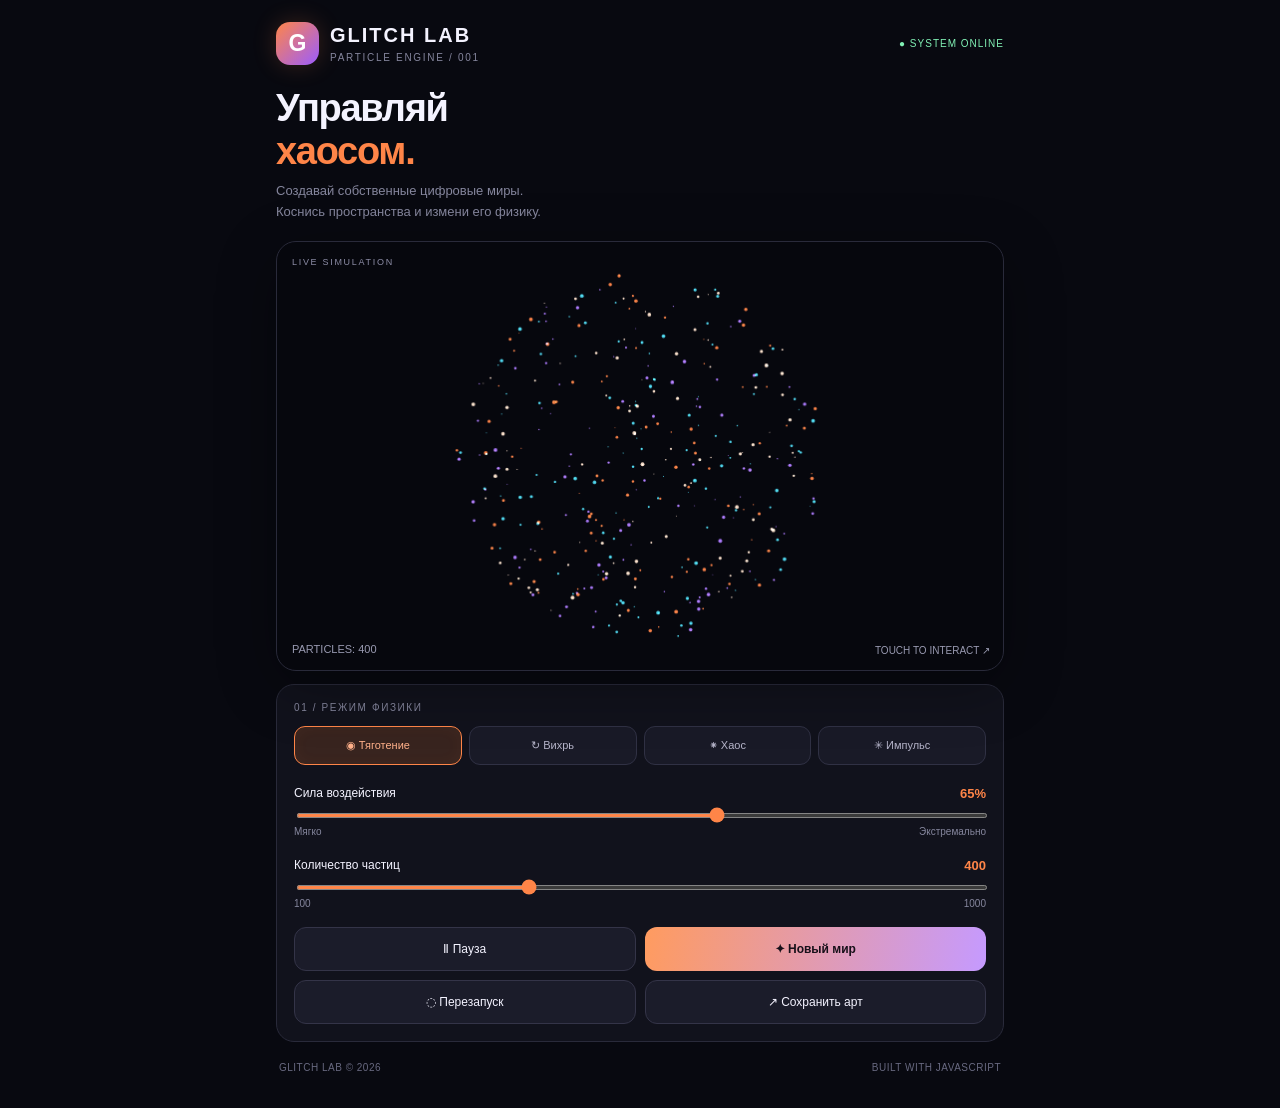
==== index.html @ 002e063f "Create index.html" ====
<!DOCTYPE html>
<html lang="ru">
<head>
<meta charset="UTF-8">
<meta name="viewport" content="width=device-width, initial-scale=1, maximum-scale=1, user-scalable=no">
<meta name="theme-color" content="#080910">
<title>GLITCH LAB — Particle Engine</title>

<style>
:root {
  --bg: #080910;
  --panel: #11121c;
  --border: #292a3a;
  --orange: #ff8548;
  --purple: #a78bfa;
  --text: #f4f3ff;
  --muted: #85869d;
}

* { box-sizing: border-box; }

body {
  margin: 0;
  background: var(--bg);
  color: var(--text);
  font-family: -apple-system, BlinkMacSystemFont, "Segoe UI", sans-serif;
  min-height: 100vh;
}

button, input { font: inherit; }
button { cursor: pointer; -webkit-tap-highlight-color: transparent; }

.app {
  max-width: 760px;
  margin: auto;
  padding: 22px 16px 35px;
}

header {
  display: flex;
  justify-content: space-between;
  align-items: center;
  margin-bottom: 22px;
}

.brand {
  display: flex;
  align-items: center;
  gap: 11px;
}

.logo {
  width: 43px;
  height: 43px;
  border-radius: 14px;
  display: grid;
  place-items: center;
  background: linear-gradient(135deg, #ff8548, #9b5cff);
  color: white;
  font-size: 23px;
  font-weight: 900;
  box-shadow: 0 0 25px #ff854833;
}

h1 {
  margin: 0;
  font-size: 20px;
  letter-spacing: 2px;
}

.subtitle {
  color: var(--muted);
  font-size: 10px;
  letter-spacing: 1.7px;
  margin-top: 5px;
}

.status {
  color: #80f0b4;
  font-size: 10px;
  letter-spacing: 1px;
}

.intro { margin-bottom: 18px; }

.intro h2 {
  font-size: clamp(26px, 7vw, 38px);
  line-height: 1.12;
  margin: 0 0 9px;
  letter-spacing: -1.3px;
}

.intro h2 span {
  color: var(--orange);
}

.intro p {
  color: var(--muted);
  font-size: 13px;
  line-height: 1.6;
  margin: 0;
}

.stage {
  position: relative;
  width: 100%;
  height: min(53vh, 430px);
  min-height: 300px;
  border: 1px solid var(--border);
  border-radius: 20px;
  overflow: hidden;
  background: #07080e;
  box-shadow: 0 15px 60px #0005;
  touch-action: none;
}

canvas {
  display: block;
  width: 100%;
  height: 100%;
  touch-action: none;
}

.stage-label {
  position: absolute;
  top: 15px;
  left: 15px;
  font-size: 9px;
  letter-spacing: 1.7px;
  color: #8d8da7;
  pointer-events: none;
}

.counter {
  position: absolute;
  bottom: 15px;
  left: 15px;
  color: #999ab1;
  font-size: 11px;
  pointer-events: none;
}

.hint {
  position: absolute;
  right: 13px;
  bottom: 14px;
  color: #999ab1;
  font-size: 10px;
  pointer-events: none;
}

.panel {
  margin-top: 13px;
  padding: 17px;
  background: var(--panel);
  border: 1px solid var(--border);
  border-radius: 18px;
}

.section-title {
  color: var(--muted);
  font-size: 10px;
  letter-spacing: 1.6px;
  margin-bottom: 13px;
}

.modes {
  display: grid;
  grid-template-columns: repeat(4, minmax(0, 1fr));
  gap: 7px;
}

.mode {
  background: #191a27;
  border: 1px solid #303144;
  border-radius: 11px;
  color: #b6b5ca;
  padding: 12px 3px;
  font-size: 11px;
}

.mode.active {
  color: #ffb18b;
  background: #38241f;
  border-color: #ff8548;
  box-shadow: inset 0 0 15px #ff85480c;
}

.control { margin-top: 21px; }

.control-head {
  display: flex;
  justify-content: space-between;
  align-items: center;
  font-size: 12px;
  margin-bottom: 12px;
}

.control-head strong {
  color: var(--orange);
  font-size: 13px;
}

input[type="range"] {
  display: block;
  width: 100%;
  accent-color: var(--orange);
  height: 5px;
}

.range-labels {
  display: flex;
  justify-content: space-between;
  margin-top: 8px;
  color: var(--muted);
  font-size: 10px;
}

.actions {
  display: grid;
  grid-template-columns: 1fr 1fr;
  gap: 9px;
  margin-top: 18px;
}

.action {
  padding: 14px 7px;
  border-radius: 12px;
  border: 1px solid #343448;
  color: var(--text);
  background: #1b1c2a;
  font-size: 12px;
}

.action.primary {
  color: #171019;
  border: none;
  font-weight: 750;
  background: linear-gradient(100deg, #ff9b5f, #c59aff);
}

footer {
  padding: 20px 3px 0;
  display: flex;
  justify-content: space-between;
  color: #686980;
  font-size: 10px;
  letter-spacing: .5px;
}

@media (max-width: 390px) {
  .app { padding: 17px 12px 28px; }
  .panel { padding: 14px; }
  .mode { font-size: 10px; }
  .hint { font-size: 9px; }
}
</style>
</head>

<body>
<div class="app">

  <header>
    <div class="brand">
      <div class="logo">G</div>
      <div>
        <h1>GLITCH LAB</h1>
        <div class="subtitle">PARTICLE ENGINE / 001</div>
      </div>
    </div>
    <div class="status" id="status">● SYSTEM ONLINE</div>
  </header>

  <section class="intro">
    <h2>Управляй<br><span>хаосом.</span></h2>
    <p>Создавай собственные цифровые миры.<br>Коснись пространства и измени его физику.</p>
  </section>

  <section class="stage" id="stage">
    <canvas id="world"></canvas>
    <div class="stage-label">LIVE SIMULATION</div>
    <div class="counter" id="counter">PARTICLES: 400</div>
    <div class="hint">TOUCH TO INTERACT ↗</div>
  </section>

  <section class="panel">
    <div class="section-title">01 / РЕЖИМ ФИЗИКИ</div>

    <div class="modes">
      <button class="mode active" data-mode="gravity">◉ Тяготение</button>
      <button class="mode" data-mode="vortex">↻ Вихрь</button>
      <button class="mode" data-mode="chaos">⁕ Хаос</button>
      <button class="mode" data-mode="repel">✳ Импульс</button>
    </div>

    <div class="control">
      <div class="control-head">
        <label for="power">Сила воздействия</label>
        <strong id="powerValue">65%</strong>
      </div>
      <input id="power" type="range" min="10" max="100" value="65">
      <div class="range-labels">
        <span>Мягко</span><span>Экстремально</span>
      </div>
    </div>

    <div class="control">
      <div class="control-head">
        <label for="amount">Количество частиц</label>
        <strong id="amountValue">400</strong>
      </div>
      <input id="amount" type="range" min="100" max="1000" step="50" value="400">
      <div class="range-labels">
        <span>100</span><span>1000</span>
      </div>
    </div>

    <div class="actions">
      <button class="action" id="pause">Ⅱ Пауза</button>
      <button class="action primary" id="random">✦ Новый мир</button>
      <button class="action" id="clear">◌ Перезапуск</button>
      <button class="action" id="save">↗ Сохранить арт</button>
    </div>
  </section>

  <footer>
    <span>GLITCH LAB © 2026</span>
    <span>BUILT WITH JAVASCRIPT</span>
  </footer>

</div>

<script>
(() => {
  "use strict";

  const canvas = document.getElementById("world");
  const ctx = canvas.getContext("2d");
  const stage = document.getElementById("stage");

  const powerInput = document.getElementById("power");
  const amountInput = document.getElementById("amount");
  const powerValue = document.getElementById("powerValue");
  const amountValue = document.getElementById("amountValue");
  const counter = document.getElementById("counter");
  const pauseButton = document.getElementById("pause");

  const colors = [
    [255, 132, 72],
    [175, 125, 255],
    [80, 218, 240],
    [255, 228, 205]
  ];

  let width = 0;
  let height = 0;
  let dpr = 1;
  let particles = [];
  let mode = "gravity";
  let power = 0.65;
  let paused = false;
  let lastTime = 0;
  let animationId = 0;

  const pointer = {
    x: 0,
    y: 0,
    active: false,
    down: false
  };

  function resize() {
    const rect = stage.getBoundingClientRect();

    width = rect.width;
    height = rect.height;
    dpr = Math.min(window.devicePixelRatio || 1, 2);

    canvas.width = Math.round(width * dpr);
    canvas.height = Math.round(height * dpr);

    ctx.setTransform(dpr, 0, 0, dpr, 0, 0);

    createParticles(Number(amountInput.value));
  }

  function createParticles(amount) {
    particles = [];

    for (let i = 0; i < amount; i++) {
      const angle = Math.random() * Math.PI * 2;
      const radius = Math.sqrt(Math.random()) *
        Math.min(width, height) * 0.43;

      particles.push({
        x: width / 2 + Math.cos(angle) * radius,
        y: height / 2 + Math.sin(angle) * radius,
        vx: (Math.random() - 0.5) * 0.8,
        vy: (Math.random() - 0.5) * 0.8,
        size: Math.random() * 1.5 + 0.45,
        color: colors[Math.floor(Math.random() * colors.length)],
        phase: Math.random() * Math.PI * 2,
        seed: Math.random() * 100
      });
    }

    counter.textContent = "PARTICLES: " + particles.length;
  }

  function setPointer(event) {
    const rect = canvas.getBoundingClientRect();

    pointer.x = event.clientX - rect.left;
    pointer.y = event.clientY - rect.top;
  }

  canvas.addEventListener("pointerdown", event => {
    setPointer(event);
    pointer.active = true;
    pointer.down = true;
    canvas.setPointerCapture(event.pointerId);
  });

  canvas.addEventListener("pointermove", event => {
    setPointer(event);
    pointer.active = true;
  });

  canvas.addEventListener("pointerup", () => {
    pointer.down = false;
  });

  canvas.addEventListener("pointercancel", () => {
    pointer.down = false;
    pointer.active = false;
  });

  canvas.addEventListener("pointerleave", () => {
    if (!pointer.down) pointer.active = false;
  });

  function draw(time) {
    animationId = requestAnimationFrame(draw);

    const dt = Math.min((time - (lastTime || time)) / 16.67, 2);
    lastTime = time;

    if (paused) return;

    ctx.globalCompositeOperation = "source-over";
    ctx.fillStyle = "rgba(7, 8, 14, 0.22)";
    ctx.fillRect(0, 0, width, height);

    ctx.globalCompositeOperation = "lighter";

    const cx = width / 2;
    const cy = height / 2;
    const force = power * (pointer.down ? 2.2 : 1);

    for (const p of particles) {
      let tx = cx;
      let ty = cy;

      if (pointer.active) {
        tx = pointer.x;
        ty = pointer.y;
      }

      const dx = tx - p.x;
      const dy = ty - p.y;
      const distanceSq = dx * dx + dy * dy + 100;
      const distance = Math.sqrt(distanceSq);

      if (mode === "gravity") {
        const f = force * 0.12 / distance;
        p.vx += dx * f * dt;
        p.vy += dy * f * dt;
      }

      if (mode === "vortex") {
        const f = force * 0.005 / distance;
        p.vx += (-dy * f + dx * f * 0.12) * dt;
        p.vy += (dx * f + dy * f * 0.12) * dt;
      }

      if (mode === "repel") {
        const f = force * 0.15 / distance;
        p.vx -= dx * f * dt;
        p.vy -= dy * f * dt;
      }

      if (mode === "chaos") {
        p.vx += Math.sin(time * 0.001 + p.seed + p.y * 0.018)
          * 0.055 * force * dt;
        p.vy += Math.cos(time * 0.0012 + p.seed + p.x * 0.018)
          * 0.055 * force * dt;
      }

      p.vx += Math.sin(p.phase + time * 0.0005) * 0.008 * dt;
      p.vy += Math.cos(p.phase + time * 0.0004) * 0.008 * dt;

      p.vx *= Math.pow(0.992, dt);
      p.vy *= Math.pow(0.992, dt);

      const maxSpeed = 5 + power * 5;

      p.vx = Math.max(-maxSpeed, Math.min(maxSpeed, p.vx));
      p.vy = Math.max(-maxSpeed, Math.min(maxSpeed, p.vy));

      const oldX = p.x;
      const oldY = p.y;

      p.x += p.vx * dt;
      p.y += p.vy * dt;

      if (p.x < -5) p.x = width + 5;
      if (p.x > width + 5) p.x = -5;
      if (p.y < -5) p.y = height + 5;
      if (p.y > height + 5) p.y = -5;

      const [r, g, b] = p.color;

      ctx.strokeStyle = `rgba(${r},${g},${b},0.32)`;
      ctx.lineWidth = p.size * 0.7;
      ctx.beginPath();
      ctx.moveTo(oldX, oldY);
      ctx.lineTo(p.x, p.y);
      ctx.stroke();

      ctx.fillStyle = `rgba(${r},${g},${b},0.92)`;
      ctx.beginPath();
      ctx.arc(p.x, p.y, p.size, 0, Math.PI * 2);
      ctx.fill();
    }

    ctx.globalCompositeOperation = "source-over";
  }

  document.querySelectorAll(".mode").forEach(button => {
    button.addEventListener("click", () => {
      mode = button.dataset.mode;

      document.querySelectorAll(".mode").forEach(b => {
        b.classList.toggle("active", b === button);
      });
    });
  });

  powerInput.addEventListener("input", () => {
    power = Number(powerInput.value) / 100;
    powerValue.textContent = powerInput.value + "%";
  });

  amountInput.addEventListener("input", () => {
    amountValue.textContent = amountInput.value;
    createParticles(Number(amountInput.value));
  });

  pauseButton.addEventListener("click", () => {
    paused = !paused;
    pauseButton.textContent = paused ? "▶ Продолжить" : "Ⅱ Пауза";

    document.getElementById("status").textContent =
      paused ? "Ⅱ PAUSED" : "● SYSTEM ONLINE";
  });

  document.getElementById("random").addEventListener("click", () => {
    createParticles(Number(amountInput.value));

    ctx.clearRect(0, 0, width, height);

    mode = ["gravity", "vortex", "chaos", "repel"][
      Math.floor(Math.random() * 4)
    ];

    document.querySelectorAll(".mode").forEach(b => {
      b.classList.toggle("active", b.dataset.mode === mode);
    });
  });

  document.getElementById("clear").addEventListener("click", () => {
    createParticles(Number(amountInput.value));
    ctx.clearRect(0, 0, width, height);
  });

  document.getElementById("save").addEventListener("click", () => {
    const image = document.createElement("canvas");
    image.width = canvas.width;
    image.height = canvas.height;

    const out = image.getContext("2d");
    out.fillStyle = "#080910";
    out.fillRect(0, 0, image.width, image.height);
    out.drawImage(canvas, 0, 0);

    const link = document.createElement("a");
    link.download = "glitch-lab-art.png";
    link.href = image.toDataURL("image/png");
    link.click();
  });

  window.addEventListener("resize", resize);

  resize();
  animationId = requestAnimationFrame(draw);
})();
</script>
</body>
</html>
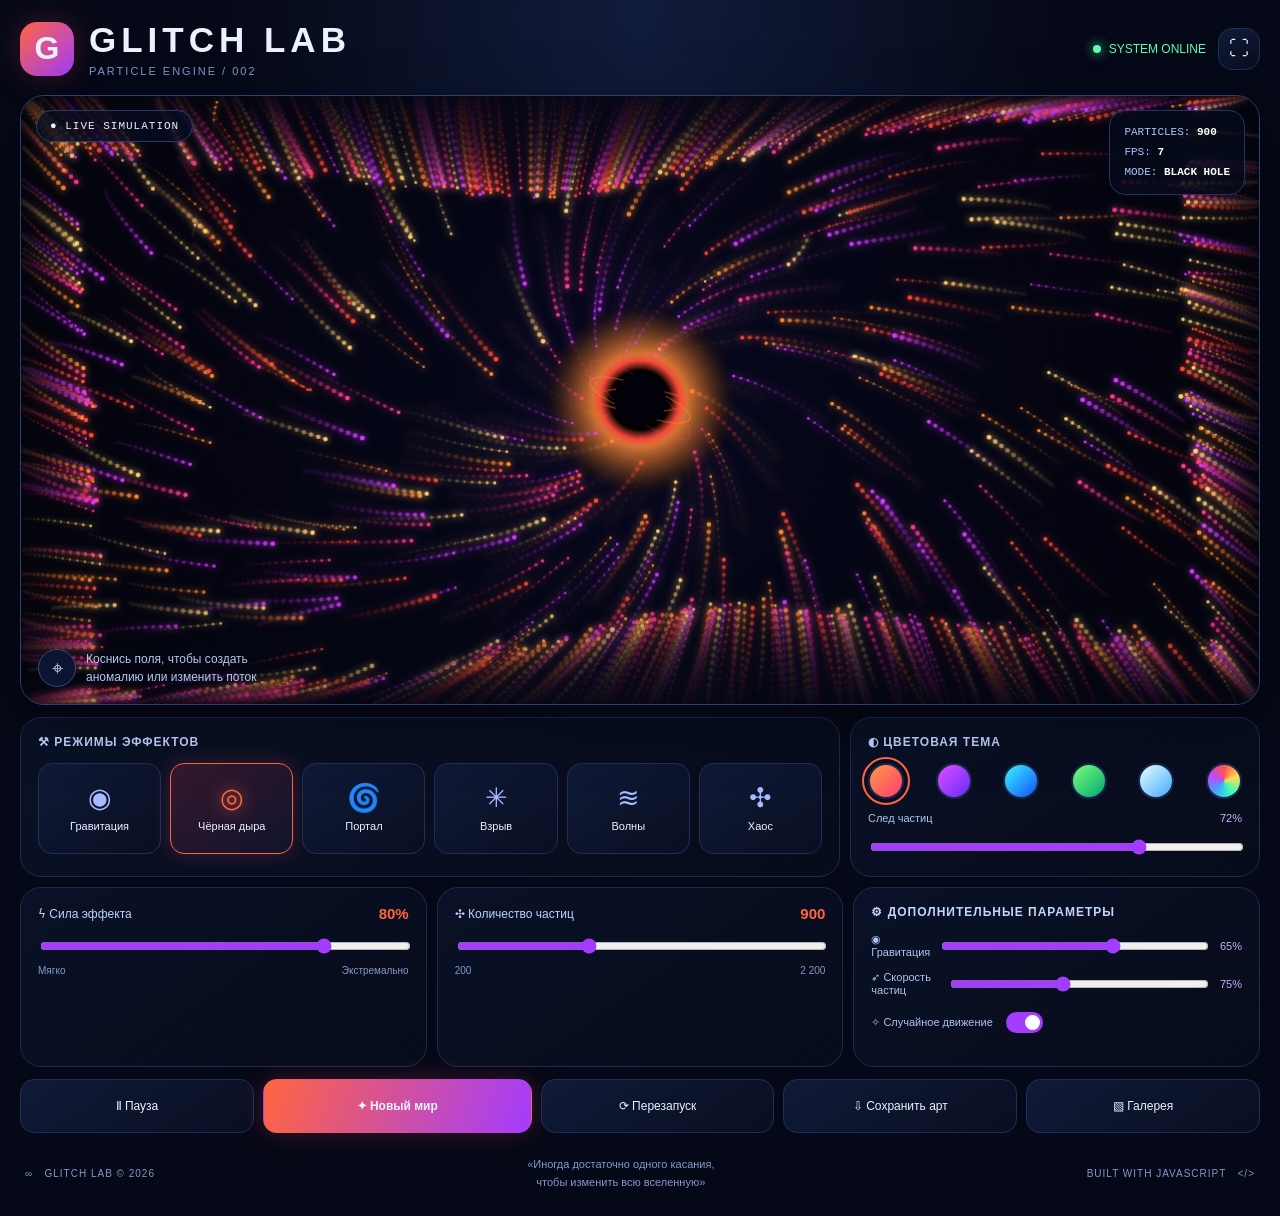
==== commit e4430beb: "Update index.html" ====
--- a/index.html
+++ b/index.html
@@ -1,610 +1,1217 @@
+
 
 <!DOCTYPE html>
+
 <html lang="ru">
+
 <head>
+
 <meta charset="UTF-8">
-<meta name="viewport" content="width=device-width, initial-scale=1, maximum-scale=1, user-scalable=no">
-<meta name="theme-color" content="#080910">
+
+<meta name="viewport" content="width=device-width, initial-scale=1, maximum-scale=1, viewport-fit=cover">
+
+<meta name="theme-color" content="#050816">
+
+<meta name="description" content="GLITCH LAB — интерактивная лаборатория чёрных дыр, порталов и частиц.">
+
 <title>GLITCH LAB — Particle Engine</title>
 
 <style>
+
 :root {
-  --bg: #080910;
-  --panel: #11121c;
-  --border: #292a3a;
-  --orange: #ff8548;
-  --purple: #a78bfa;
-  --text: #f4f3ff;
-  --muted: #85869d;
-}
-
-* { box-sizing: border-box; }
-
-body {
-  margin: 0;
-  background: var(--bg);
-  color: var(--text);
-  font-family: -apple-system, BlinkMacSystemFont, "Segoe UI", sans-serif;
-  min-height: 100vh;
-}
-
-button, input { font: inherit; }
-button { cursor: pointer; -webkit-tap-highlight-color: transparent; }
-
-.app {
-  max-width: 760px;
-  margin: auto;
-  padding: 22px 16px 35px;
-}
-
-header {
-  display: flex;
-  justify-content: space-between;
-  align-items: center;
-  margin-bottom: 22px;
-}
-
-.brand {
-  display: flex;
-  align-items: center;
-  gap: 11px;
-}
-
-.logo {
-  width: 43px;
-  height: 43px;
-  border-radius: 14px;
-  display: grid;
-  place-items: center;
-  background: linear-gradient(135deg, #ff8548, #9b5cff);
-  color: white;
-  font-size: 23px;
-  font-weight: 900;
-  box-shadow: 0 0 25px #ff854833;
-}
-
-h1 {
-  margin: 0;
-  font-size: 20px;
-  letter-spacing: 2px;
-}
-
-.subtitle {
-  color: var(--muted);
-  font-size: 10px;
-  letter-spacing: 1.7px;
-  margin-top: 5px;
-}
-
-.status {
-  color: #80f0b4;
-  font-size: 10px;
-  letter-spacing: 1px;
-}
-
-.intro { margin-bottom: 18px; }
-
-.intro h2 {
-  font-size: clamp(26px, 7vw, 38px);
-  line-height: 1.12;
-  margin: 0 0 9px;
-  letter-spacing: -1.3px;
-}
-
-.intro h2 span {
-  color: var(--orange);
-}
-
-.intro p {
-  color: var(--muted);
-  font-size: 13px;
-  line-height: 1.6;
-  margin: 0;
-}
-
-.stage {
-  position: relative;
-  width: 100%;
-  height: min(53vh, 430px);
-  min-height: 300px;
-  border: 1px solid var(--border);
-  border-radius: 20px;
-  overflow: hidden;
-  background: #07080e;
-  box-shadow: 0 15px 60px #0005;
-  touch-action: none;
-}
-
-canvas {
-  display: block;
-  width: 100%;
-  height: 100%;
-  touch-action: none;
-}
-
-.stage-label {
-  position: absolute;
-  top: 15px;
-  left: 15px;
-  font-size: 9px;
-  letter-spacing: 1.7px;
-  color: #8d8da7;
-  pointer-events: none;
-}
-
-.counter {
-  position: absolute;
-  bottom: 15px;
-  left: 15px;
-  color: #999ab1;
-  font-size: 11px;
-  pointer-events: none;
-}
-
-.hint {
-  position: absolute;
-  right: 13px;
-  bottom: 14px;
-  color: #999ab1;
-  font-size: 10px;
-  pointer-events: none;
-}
-
-.panel {
-  margin-top: 13px;
-  padding: 17px;
-  background: var(--panel);
-  border: 1px solid var(--border);
-  border-radius: 18px;
-}
-
-.section-title {
-  color: var(--muted);
-  font-size: 10px;
-  letter-spacing: 1.6px;
-  margin-bottom: 13px;
-}
-
-.modes {
-  display: grid;
-  grid-template-columns: repeat(4, minmax(0, 1fr));
-  gap: 7px;
-}
-
-.mode {
-  background: #191a27;
-  border: 1px solid #303144;
-  border-radius: 11px;
-  color: #b6b5ca;
-  padding: 12px 3px;
-  font-size: 11px;
-}
-
-.mode.active {
-  color: #ffb18b;
-  background: #38241f;
-  border-color: #ff8548;
-  box-shadow: inset 0 0 15px #ff85480c;
-}
-
-.control { margin-top: 21px; }
-
-.control-head {
-  display: flex;
-  justify-content: space-between;
-  align-items: center;
-  font-size: 12px;
-  margin-bottom: 12px;
-}
-
-.control-head strong {
-  color: var(--orange);
-  font-size: 13px;
-}
-
-input[type="range"] {
-  display: block;
-  width: 100%;
-  accent-color: var(--orange);
-  height: 5px;
-}
-
-.range-labels {
-  display: flex;
-  justify-content: space-between;
-  margin-top: 8px;
-  color: var(--muted);
-  font-size: 10px;
-}
-
-.actions {
-  display: grid;
-  grid-template-columns: 1fr 1fr;
-  gap: 9px;
-  margin-top: 18px;
-}
-
-.action {
-  padding: 14px 7px;
-  border-radius: 12px;
-  border: 1px solid #343448;
-  color: var(--text);
-  background: #1b1c2a;
-  font-size: 12px;
-}
-
-.action.primary {
-  color: #171019;
-  border: none;
-  font-weight: 750;
-  background: linear-gradient(100deg, #ff9b5f, #c59aff);
-}
-
-footer {
-  padding: 20px 3px 0;
-  display: flex;
-  justify-content: space-between;
-  color: #686980;
-  font-size: 10px;
-  letter-spacing: .5px;
-}
-
-@media (max-width: 390px) {
-  .app { padding: 17px 12px 28px; }
-  .panel { padding: 14px; }
-  .mode { font-size: 10px; }
-  .hint { font-size: 9px; }
-}
+
+  --bg:#050816; --panel:#090f24; --panel2:#0c1430;
+
+  --line:#202f58; --text:#edf2ff; --muted:#8499c8;
+
+  --a:#ff653f; --b:#a33cff; --glow:rgba(255,75,115,.22);
+
+}
+
+*{box-sizing:border-box}
+
+body{
+
+  margin:0;background:
+
+  radial-gradient(ellipse at 50% 0%,#111c3b 0,transparent 48%),
+
+  var(--bg);color:var(--text);
+
+  font-family:Inter,-apple-system,BlinkMacSystemFont,"Segoe UI",sans-serif;
+
+  min-height:100vh;
+
+}
+
+button,input{font:inherit}
+
+button{color:inherit;cursor:pointer}
+
+button:focus-visible,input:focus-visible{outline:2px solid var(--a);outline-offset:3px}
+
+.app{width:min(1500px,100%);margin:auto;padding:20px}
+
+header{display:flex;align-items:center;gap:15px;margin-bottom:18px}
+
+.logo{
+
+  width:54px;height:54px;flex-shrink:0;display:grid;place-items:center;
+
+  border-radius:17px;font-size:32px;font-weight:900;
+
+  background:linear-gradient(135deg,var(--a),var(--b));
+
+  box-shadow:0 0 32px var(--glow)
+
+}
+
+.brand{min-width:0}
+
+.brand h1{margin:0;font-size:clamp(21px,4vw,35px);letter-spacing:5px}
+
+.brand p{margin:5px 0 0;color:var(--muted);font-size:11px;letter-spacing:2px}
+
+.header-right{margin-left:auto;display:flex;align-items:center;gap:12px}
+
+.online{font-size:12px;color:#5affb1;white-space:nowrap}
+
+.online:before{content:"";display:inline-block;width:8px;height:8px;background:#5affb1;border-radius:50%;margin-right:8px;box-shadow:0 0 12px #5affb1}
+
+.icon-btn,.btn,.mode,.swatch{
+
+  border:1px solid var(--line);background:linear-gradient(145deg,#101a37,#090f22);
+
+  border-radius:14px;transition:.2s ease
+
+}
+
+.icon-btn{width:42px;height:42px;font-size:20px}
+
+button:hover{border-color:var(--a);filter:brightness(1.12)}
+
+button:active{transform:scale(.98)}
+
+.stage{
+
+  position:relative;height:min(60vw,610px);min-height:350px;overflow:hidden;
+
+  border:1px solid #294273;border-radius:24px;background:#02040d;
+
+  box-shadow:inset 0 0 50px #101b3d55,0 18px 65px #0005;
+
+  touch-action:pan-y;
+
+}
+
+#world{display:block;width:100%;height:100%;touch-action:pan-y}
+
+.stage:after{content:"";position:absolute;inset:0;pointer-events:none;border-radius:inherit;
+
+background:linear-gradient(180deg,#03061420,transparent 25%,transparent 75%,#03061465)}
+
+.hud{
+
+  position:absolute;z-index:2;top:14px;left:15px;
+
+  padding:9px 13px;border:1px solid #263b6d;background:#070c20cc;
+
+  border-radius:30px;font:11px ui-monospace,monospace;letter-spacing:1px
+
+}
+
+.stats{
+
+  position:absolute;z-index:2;right:14px;top:14px;
+
+  padding:12px 14px;background:#050a1ad9;border:1px solid #23355f;
+
+  border-radius:16px;font:11px/1.8 ui-monospace,monospace;color:#adc6ff
+
+}
+
+.stats strong{color:#fff}
+
+.hint{
+
+  position:absolute;z-index:2;bottom:17px;left:17px;display:flex;align-items:center;gap:10px;
+
+  color:#b4c9ef;font-size:12px;line-height:1.5;pointer-events:none
+
+}
+
+.hint span:first-child{font-size:20px;border:1px solid #344a7d;border-radius:50%;width:38px;height:38px;display:grid;place-items:center;background:#0b1531}
+
+.controls{display:grid;grid-template-columns:1.5fr .75fr;gap:10px;margin-top:12px}
+
+.panel{background:linear-gradient(145deg,#0a1126,#070c1b);border:1px solid #1b2b50;border-radius:21px;padding:17px}
+
+.panel-title{font-size:12px;color:#c2d6ff;letter-spacing:1px;margin:0 0 14px;text-transform:uppercase}
+
+.modes{display:grid;grid-template-columns:repeat(6,minmax(0,1fr));gap:9px}
+
+.mode{min-width:0;min-height:91px;padding:10px 4px;display:flex;align-items:center;justify-content:center;flex-direction:column;gap:8px}
+
+.mode .symbol{font-size:27px;color:#a5baff;line-height:1}
+
+.mode span:last-child{font-size:11px}
+
+.mode.active{border-color:var(--a);background:linear-gradient(145deg,#35192d,#11132d);box-shadow:0 0 20px var(--glow)}
+
+.mode.active .symbol{color:var(--a);text-shadow:0 0 16px var(--a)}
+
+.palette{display:flex;gap:10px;justify-content:space-between;align-items:center;flex-wrap:wrap}
+
+.swatch{width:36px;height:36px;border-radius:50%;padding:0;border:2px solid #192748;position:relative}
+
+.swatch.active{outline:2px solid var(--a);outline-offset:4px}
+
+.swatch[data-color="fire"]{background:linear-gradient(135deg,#ff9b44,#ff3c72)}
+
+.swatch[data-color="purple"]{background:linear-gradient(135deg,#df50ff,#652bff)}
+
+.swatch[data-color="ocean"]{background:linear-gradient(135deg,#39f6ff,#154eff)}
+
+.swatch[data-color="matrix"]{background:linear-gradient(135deg,#7bff79,#00a876)}
+
+.swatch[data-color="ice"]{background:linear-gradient(135deg,#e8ffff,#41a8ff)}
+
+.swatch[data-color="rainbow"]{background:conic-gradient(#ff5151,#ffdb55,#39ffb5,#40a7ff,#b84dff,#ff5151)}
+
+.settings{display:grid;grid-template-columns:1fr 1fr 1fr;gap:10px;margin-top:10px}
+
+.setting-head{display:flex;align-items:center;justify-content:space-between;gap:8px;margin-bottom:14px;font-size:12px;color:#bed2ff}
+
+.value{font-size:15px;color:var(--a);font-weight:700}
+
+input[type=range]{width:100%;accent-color:var(--b);cursor:pointer}
+
+.range-labels{display:flex;justify-content:space-between;font-size:10px;color:var(--muted);margin-top:7px}
+
+.mini-setting{display:flex;align-items:center;gap:9px;margin:13px 0;font-size:11px;color:#adc4ef}
+
+.mini-setting .mini-value{margin-left:auto;color:#c9b0ff}
+
+.switch{appearance:none;width:37px;height:21px;border-radius:20px;background:#28324d;position:relative;flex-shrink:0;cursor:pointer}
+
+.switch:before{content:"";position:absolute;width:15px;height:15px;left:3px;top:3px;border-radius:50%;background:#fff;transition:.2s}
+
+.switch:checked{background:var(--b)}
+
+.switch:checked:before{left:19px}
+
+.actions{display:grid;grid-template-columns:1fr 1.15fr 1fr 1fr 1fr;gap:9px;margin-top:12px}
+
+.btn{min-height:54px;padding:10px 12px;font-size:12px;display:flex;justify-content:center;align-items:center;gap:8px}
+
+.btn.primary{background:linear-gradient(110deg,var(--a),var(--b));border-color:transparent;box-shadow:0 0 24px var(--glow);font-weight:700}
+
+footer{display:flex;justify-content:space-between;align-items:center;gap:12px;padding:23px 5px 5px;color:var(--muted);font-size:10px;letter-spacing:1px}
+
+footer .quote{text-align:center;letter-spacing:0;font-size:11px;line-height:1.6}
+
+.toast{position:fixed;z-index:10;bottom:24px;left:50%;transform:translate(-50%,20px);opacity:0;pointer-events:none;background:#131e3b;border:1px solid #3a5288;padding:12px 18px;border-radius:14px;font-size:13px;transition:.25s;max-width:90vw;text-align:center}
+
+.toast.show{opacity:1;transform:translate(-50%,0)}
+
+@media(min-width:1000px){
+
+  .modes-panel{grid-column:1}
+
+  .palette-panel{grid-column:2}
+
+}
+
+@media(max-width:760px){
+
+  .app{padding:12px}
+
+  header{gap:10px;margin-bottom:13px}
+
+  .logo{width:43px;height:43px;border-radius:13px;font-size:26px}
+
+  .brand h1{font-size:21px;letter-spacing:3px}
+
+  .brand p{font-size:9px;letter-spacing:1px}
+
+  .header-right{gap:7px}
+
+  .online{font-size:0}
+
+  .online:before{margin:0}
+
+  .icon-btn{width:36px;height:36px}
+
+  .stage{height:57vh;min-height:350px;max-height:550px;border-radius:18px}
+
+  .controls{grid-template-columns:1fr}
+
+  .settings{grid-template-columns:1fr 1fr}
+
+  .settings .extra-panel{grid-column:1/-1}
+
+  .modes{grid-template-columns:repeat(3,minmax(0,1fr))}
+
+  .mode{min-height:78px}
+
+  .mode .symbol{font-size:24px}
+
+  .palette{justify-content:flex-start;gap:15px}
+
+  .actions{grid-template-columns:1fr 1fr}
+
+  .actions .btn{min-height:48px}
+
+  .actions .primary{grid-column:span 2;grid-row:1}
+
+  footer{flex-wrap:wrap;justify-content:center}
+
+  footer .quote{order:3;width:100%}
+
+}
+
+@media(prefers-reduced-motion:reduce){*,*:before,*:after{transition:none!important}}
+
 </style>
+
 </head>
 
 <body>
+
 <div class="app">
 
-  <header>
-    <div class="brand">
-      <div class="logo">G</div>
-      <div>
-        <h1>GLITCH LAB</h1>
-        <div class="subtitle">PARTICLE ENGINE / 001</div>
-      </div>
+<header>
+
+  <div class="logo">G</div>
+
+  <div class="brand">
+
+    <h1>GLITCH LAB</h1>
+
+    <p>PARTICLE ENGINE / 002</p>
+
+  </div>
+
+  <div class="header-right">
+
+    <div class="online">SYSTEM ONLINE</div>
+
+    <button class="icon-btn" id="fullscreen" aria-label="Полный экран" title="Полный экран">⛶</button>
+
+  </div>
+
+</header>
+
+<main>
+
+<section class="stage" id="stage">
+
+  <canvas id="world" aria-label="Интерактивная симуляция частиц"></canvas>
+
+  <div class="hud">● LIVE SIMULATION</div>
+
+  <div class="stats">
+
+    PARTICLES: <strong id="particleStat">900</strong><br>
+
+    FPS: <strong id="fpsStat">60</strong><br>
+
+    MODE: <strong id="modeStat">BLACK HOLE</strong>
+
+  </div>
+
+  <div class="hint"><span>⌖</span><span>Коснись поля, чтобы создать<br>аномалию или изменить поток</span></div>
+
+</section>
+
+<div class="controls">
+
+  <section class="panel modes-panel">
+
+    <h2 class="panel-title">⚒ Режимы эффектов</h2>
+
+    <div class="modes" id="modes">
+
+      <button class="mode" data-mode="gravity"><span class="symbol">◉</span><span>Гравитация</span></button>
+
+      <button class="mode active" data-mode="blackhole"><span class="symbol">◎</span><span>Чёрная дыра</span></button>
+
+      <button class="mode" data-mode="portal"><span class="symbol">🌀</span><span>Портал</span></button>
+
+      <button class="mode" data-mode="explosion"><span class="symbol">✳</span><span>Взрыв</span></button>
+
+      <button class="mode" data-mode="waves"><span class="symbol">≋</span><span>Волны</span></button>
+
+      <button class="mode" data-mode="chaos"><span class="symbol">✣</span><span>Хаос</span></button>
+
     </div>
-    <div class="status" id="status">● SYSTEM ONLINE</div>
-  </header>
-
-  <section class="intro">
-    <h2>Управляй<br><span>хаосом.</span></h2>
-    <p>Создавай собственные цифровые миры.<br>Коснись пространства и измени его физику.</p>
+
   </section>
 
-  <section class="stage" id="stage">
-    <canvas id="world"></canvas>
-    <div class="stage-label">LIVE SIMULATION</div>
-    <div class="counter" id="counter">PARTICLES: 400</div>
-    <div class="hint">TOUCH TO INTERACT ↗</div>
+  <section class="panel palette-panel">
+
+    <h2 class="panel-title">◐ Цветовая тема</h2>
+
+    <div class="palette" id="palette">
+
+      <button class="swatch active" data-color="fire" aria-label="Огонь" title="Огонь"></button>
+
+      <button class="swatch" data-color="purple" aria-label="Фиолетовая" title="Фиолетовая"></button>
+
+      <button class="swatch" data-color="ocean" aria-label="Океан" title="Океан"></button>
+
+      <button class="swatch" data-color="matrix" aria-label="Матрица" title="Матрица"></button>
+
+      <button class="swatch" data-color="ice" aria-label="Лёд" title="Лёд"></button>
+
+      <button class="swatch" data-color="rainbow" aria-label="Радуга" title="Радуга"></button>
+
+    </div>
+
+    <div class="mini-setting"><span>След частиц</span><span class="mini-value" id="trailLabel">72%</span></div>
+
+    <input id="trail" type="range" min="10" max="95" value="72" aria-label="Длина следа">
+
   </section>
 
+</div>
+
+<div class="settings">
+
   <section class="panel">
-    <div class="section-title">01 / РЕЖИМ ФИЗИКИ</div>
-
-    <div class="modes">
-      <button class="mode active" data-mode="gravity">◉ Тяготение</button>
-      <button class="mode" data-mode="vortex">↻ Вихрь</button>
-      <button class="mode" data-mode="chaos">⁕ Хаос</button>
-      <button class="mode" data-mode="repel">✳ Импульс</button>
-    </div>
-
-    <div class="control">
-      <div class="control-head">
-        <label for="power">Сила воздействия</label>
-        <strong id="powerValue">65%</strong>
-      </div>
-      <input id="power" type="range" min="10" max="100" value="65">
-      <div class="range-labels">
-        <span>Мягко</span><span>Экстремально</span>
-      </div>
-    </div>
-
-    <div class="control">
-      <div class="control-head">
-        <label for="amount">Количество частиц</label>
-        <strong id="amountValue">400</strong>
-      </div>
-      <input id="amount" type="range" min="100" max="1000" step="50" value="400">
-      <div class="range-labels">
-        <span>100</span><span>1000</span>
-      </div>
-    </div>
-
-    <div class="actions">
-      <button class="action" id="pause">Ⅱ Пауза</button>
-      <button class="action primary" id="random">✦ Новый мир</button>
-      <button class="action" id="clear">◌ Перезапуск</button>
-      <button class="action" id="save">↗ Сохранить арт</button>
-    </div>
+
+    <div class="setting-head"><span>ϟ Сила эффекта</span><span class="value" id="strengthValue">80%</span></div>
+
+    <input id="strength" type="range" min="10" max="100" value="80" aria-label="Сила эффекта">
+
+    <div class="range-labels"><span>Мягко</span><span>Экстремально</span></div>
+
   </section>
 
-  <footer>
-    <span>GLITCH LAB © 2026</span>
-    <span>BUILT WITH JAVASCRIPT</span>
-  </footer>
+  <section class="panel">
+
+    <div class="setting-head"><span>✣ Количество частиц</span><span class="value" id="countValue">900</span></div>
+
+    <input id="count" type="range" min="200" max="2200" step="100" value="900" aria-label="Количество частиц">
+
+    <div class="range-labels"><span>200</span><span>2 200</span></div>
+
+  </section>
+
+  <section class="panel extra-panel">
+
+    <h2 class="panel-title">⚙ Дополнительные параметры</h2>
+
+    <div class="mini-setting"><span>◉ Гравитация</span><input id="gravity" type="range" min="0" max="100" value="65" aria-label="Гравитация"><span class="mini-value" id="gravityValue">65%</span></div>
+
+    <div class="mini-setting"><span>➶ Скорость частиц</span><input id="speed" type="range" min="10" max="160" value="75" aria-label="Скорость"><span class="mini-value" id="speedValue">75%</span></div>
+
+    <label class="mini-setting"><span>✧ Случайное движение</span><input id="random" class="switch" type="checkbox" checked></label>
+
+  </section>
 
 </div>
 
+<div class="actions">
+
+  <button class="btn" id="pause">Ⅱ Пауза</button>
+
+  <button class="btn primary" id="newWorld">✦ Новый мир</button>
+
+  <button class="btn" id="restart">⟳ Перезапуск</button>
+
+  <button class="btn" id="save">⇩ Сохранить арт</button>
+
+  <button class="btn" id="gallery">▧ Галерея</button>
+
+</div>
+
+</main>
+
+<footer>
+
+  <span>∞ &nbsp; GLITCH LAB © 2026</span>
+
+  <span class="quote">«Иногда достаточно одного касания,<br>чтобы изменить всю вселенную»</span>
+
+  <span>BUILT WITH JAVASCRIPT &nbsp; &lt;/&gt;</span>
+
+</footer>
+
+</div>
+
+<div class="toast" id="toast" role="status"></div>
+
 <script>
+
 (() => {
-  "use strict";
-
-  const canvas = document.getElementById("world");
-  const ctx = canvas.getContext("2d");
-  const stage = document.getElementById("stage");
-
-  const powerInput = document.getElementById("power");
-  const amountInput = document.getElementById("amount");
-  const powerValue = document.getElementById("powerValue");
-  const amountValue = document.getElementById("amountValue");
-  const counter = document.getElementById("counter");
-  const pauseButton = document.getElementById("pause");
-
-  const colors = [
-    [255, 132, 72],
-    [175, 125, 255],
-    [80, 218, 240],
-    [255, 228, 205]
+
+"use strict";
+
+const canvas = document.getElementById("world");
+
+const ctx = canvas.getContext("2d", { alpha: false });
+
+const stage = document.getElementById("stage");
+
+const $ = id => document.getElementById(id);
+
+const palettes = {
+
+  fire: ["#ff4c39","#ff8a35","#ff3e91","#d53cff","#ffce73"],
+
+  purple: ["#a53cff","#e65cff","#654bff","#f5a2ff","#785cff"],
+
+  ocean: ["#28f6ff","#3185ff","#4e48ff","#83ffff","#22baff"],
+
+  matrix: ["#4bff83","#00c77b","#c1ff6b","#1fdfa7","#a0ffcf"],
+
+  ice: ["#e8ffff","#8eeeff","#5daaff","#c0dcff","#4fffd4"],
+
+  rainbow: ["#ff4d6d","#ffad42","#ffef64","#49ffc3","#41a5ff","#bf5cff"]
+
+};
+
+const modeNames = {
+
+  gravity:"GRAVITY", blackhole:"BLACK HOLE", portal:"PORTAL",
+
+  explosion:"EXPLOSION", waves:"WAVES", chaos:"CHAOS"
+
+};
+
+let W = 0, H = 0, dpr = 1;
+
+let particles = [];
+
+let anomalies = [];
+
+let mode = "blackhole";
+
+let palette = "fire";
+
+let strength = 0.8;
+
+let gravity = 0.65;
+
+let speedScale = 0.75;
+
+let trailAlpha = 0.12;
+
+let randomMotion = true;
+
+let paused = false;
+
+let lastTime = 0;
+
+let fps = 60, frames = 0, fpsClock = 0;
+
+let pointerDown = false;
+
+let pointerMoved = false;
+
+let lastPointer = null;
+
+let frameId = 0;
+
+const rand = (a,b) => a + Math.random() * (b-a);
+
+const clamp = (n,a,b) => Math.max(a,Math.min(b,n));
+
+const colors = () => palettes[palette];
+
+function resize() {
+
+  const rect = stage.getBoundingClientRect();
+
+  W = Math.max(1, rect.width);
+
+  H = Math.max(1, rect.height);
+
+  dpr = Math.min(window.devicePixelRatio || 1, 1.6);
+
+  canvas.width = Math.round(W*dpr);
+
+  canvas.height = Math.round(H*dpr);
+
+  ctx.setTransform(dpr,0,0,dpr,0,0);
+
+  ctx.fillStyle = "#030611";
+
+  ctx.fillRect(0,0,W,H);
+
+  if (!particles.length) createParticles(Number($("count").value));
+
+  else particles.forEach(p => {
+
+    p.x = clamp(p.x,0,W);
+
+    p.y = clamp(p.y,0,H);
+
+  });
+
+}
+
+function createParticles(count) {
+
+  particles = [];
+
+  const cx = W/2, cy = H/2;
+
+  const maxR = Math.max(W,H)*0.72;
+
+  for (let i=0;i<count;i++) {
+
+    const angle = rand(0,Math.PI*2);
+
+    const r = Math.sqrt(Math.random())*maxR;
+
+    const x = cx + Math.cos(angle)*r;
+
+    const y = cy + Math.sin(angle)*r*0.7;
+
+    particles.push({
+
+      x:clamp(x,0,W), y:clamp(y,0,H),
+
+      vx:rand(-0.6,0.6), vy:rand(-0.6,0.6),
+
+      size:rand(0.5,1.8), hue:Math.random(),
+
+      phase:rand(0,Math.PI*2), colorIndex:Math.floor(rand(0,colors().length))
+
+    });
+
+  }
+
+}
+
+function addAnomaly(x,y,type=mode) {
+
+  const types = ["blackhole","portal","explosion","gravity","waves","chaos"];
+
+  if (!types.includes(type)) type = mode;
+
+  anomalies.push({
+
+    x,y,type,age:0,life:type==="explosion"?95:999999,
+
+    radius:type==="blackhole"?rand(24,42):type==="portal"?rand(24,46):type==="explosion"?12:rand(40,75),
+
+    strength:strength
+
+  });
+
+  if (anomalies.length>12) anomalies.shift();
+
+}
+
+function resetWorld() {
+
+  createParticles(Number($("count").value));
+
+  anomalies = [];
+
+  ctx.fillStyle = "#030611";
+
+  ctx.fillRect(0,0,W,H);
+
+  if (mode==="blackhole" || mode==="portal" || mode==="gravity") {
+
+    addAnomaly(W*0.5,H*0.5,mode);
+
+  }
+
+}
+
+function setMode(next) {
+
+  mode = next;
+
+  document.querySelectorAll(".mode").forEach(b => b.classList.toggle("active",b.dataset.mode===mode));
+
+  $("modeStat").textContent = modeNames[mode];
+
+  showToast("Режим: " + ({
+
+    gravity:"Гравитация",blackhole:"Чёрная дыра",portal:"Портал",
+
+    explosion:"Взрыв",waves:"Волны",chaos:"Хаос"
+
+  }[mode]));
+
+}
+
+function hexRgb(hex) {
+
+  const s=hex.replace("#","");
+
+  const n=parseInt(s,16);
+
+  return [(n>>16)&255,(n>>8)&255,n&255];
+
+}
+
+function drawBackground() {
+
+  ctx.fillStyle = `rgba(2,5,15,${trailAlpha})`;
+
+  ctx.fillRect(0,0,W,H);
+
+  const g=ctx.createRadialGradient(W*.5,H*.5,0,W*.5,H*.5,Math.max(W,H)*.7);
+
+  g.addColorStop(0,"rgba(23,22,64,.10)");
+
+  g.addColorStop(1,"rgba(0,0,0,0)");
+
+  ctx.fillStyle=g;ctx.fillRect(0,0,W,H);
+
+}
+
+function drawAnomaly(a) {
+
+  const c = colors();
+
+  const pulse = 1 + Math.sin(a.age*.07)*.08;
+
+  ctx.save();
+
+  ctx.translate(a.x,a.y);
+
+  if (a.type==="blackhole") {
+
+    const r=a.radius*pulse;
+
+    const grad=ctx.createRadialGradient(0,0,r*.2,0,0,r*2.7);
+
+    grad.addColorStop(0,"rgba(0,0,0,1)");
+
+    grad.addColorStop(.25,"rgba(0,0,0,1)");
+
+    grad.addColorStop(.36,c[0]+"cc");
+
+    grad.addColorStop(.44,c[1]+"77");
+
+    grad.addColorStop(1,"rgba(0,0,0,0)");
+
+    ctx.fillStyle=grad;ctx.beginPath();ctx.arc(0,0,r*2.7,0,Math.PI*2);ctx.fill();
+
+    for(let i=0;i<3;i++){
+
+      ctx.beginPath();ctx.ellipse(0,0,r*(1.25+i*.22),r*(.31+i*.08),a.age*.002+i*.3,0,Math.PI*2);
+
+      ctx.strokeStyle=c[i%c.length];ctx.globalAlpha=.55-i*.12;ctx.lineWidth=1.5-i*.3;ctx.stroke();
+
+    }
+
+    ctx.globalAlpha=1;ctx.fillStyle="#01020a";ctx.beginPath();ctx.arc(0,0,r*.72,0,Math.PI*2);ctx.fill();
+
+  } else if (a.type==="portal") {
+
+    for(let i=0;i<5;i++){
+
+      ctx.beginPath();
+
+      ctx.ellipse(0,0,a.radius*(.45+i*.19),a.radius*(.45+i*.19),a.age*.025+i*.42,0,Math.PI*1.75);
+
+      ctx.strokeStyle=c[i%c.length];ctx.globalAlpha=.8-i*.12;ctx.lineWidth=2-i*.2;ctx.stroke();
+
+    }
+
+    ctx.globalAlpha=1;
+
+    const gr=ctx.createRadialGradient(0,0,0,0,0,a.radius*.65);
+
+    gr.addColorStop(0,"#01030b");gr.addColorStop(.6,"#070a24");gr.addColorStop(1,"transparent");
+
+    ctx.fillStyle=gr;ctx.beginPath();ctx.arc(0,0,a.radius*.7,0,Math.PI*2);ctx.fill();
+
+  } else if (a.type==="explosion") {
+
+    const r=a.age*2.4;
+
+    ctx.globalAlpha=Math.max(0,1-a.age/a.life);
+
+    for(let i=0;i<3;i++){
+
+      ctx.beginPath();ctx.arc(0,0,r*(.65+i*.24),0,Math.PI*2);
+
+      ctx.strokeStyle=c[i%c.length];ctx.lineWidth=2.5-i*.5;ctx.stroke();
+
+    }
+
+    ctx.globalAlpha=1;
+
+  } else if (a.type==="waves") {
+
+    for(let i=0;i<4;i++){
+
+      const r=((a.age*2.8+i*35)%180);
+
+      ctx.beginPath();ctx.arc(0,0,r,0,Math.PI*2);
+
+      ctx.strokeStyle=c[i%c.length];ctx.globalAlpha=1-r/220;ctx.lineWidth=1.6;ctx.stroke();
+
+    }
+
+  } else if (a.type==="gravity") {
+
+    for(let i=0;i<4;i++){
+
+      ctx.beginPath();ctx.ellipse(0,0,a.radius*(.55+i*.35),a.radius*(.55+i*.35),a.age*.003,0,Math.PI*2);
+
+      ctx.strokeStyle=c[i%c.length];ctx.globalAlpha=.28;ctx.lineWidth=1;ctx.stroke();
+
+    }
+
+    ctx.globalAlpha=1;
+
+    ctx.beginPath();ctx.arc(0,0,5,0,Math.PI*2);ctx.fillStyle=c[0];ctx.fill();
+
+  } else {
+
+    ctx.beginPath();ctx.arc(0,0,12+Math.sin(a.age*.12)*4,0,Math.PI*2);
+
+    ctx.strokeStyle=c[0];ctx.lineWidth=2;ctx.stroke();
+
+  }
+
+  ctx.restore();
+
+}
+
+function updateParticles(dt) {
+
+  const c=colors();
+
+  const speed = speedScale * dt;
+
+  for (const p of particles) {
+
+    p.phase += .012*dt;
+
+    let ax=0, ay=0;
+
+    for (const a of anomalies) {
+
+      const dx=a.x-p.x, dy=a.y-p.y;
+
+      const d2=dx*dx+dy*dy+100;
+
+      const d=Math.sqrt(d2);
+
+      const influence = Math.min(1, 260/d);
+
+      const f = strength * a.strength;
+
+      if (a.type==="blackhole") {
+
+        const force=(180*f/d2)*Math.min(1,d/35);
+
+        ax += dx*force - dy*force*.45;
+
+        ay += dy*force + dx*force*.45;
+
+        if(d<a.radius*.75 && Math.random()<.035){
+
+          p.x=rand(0,W);p.y=rand(0,H);p.vx=rand(-1,1);p.vy=rand(-1,1);
+
+        }
+
+      } else if (a.type==="portal") {
+
+        const tang=100*f/d2;
+
+        ax += dx*tang - dy*tang*2.5;
+
+        ay += dy*tang + dx*tang*2.5;
+
+        if(d<a.radius*.5 && Math.random()<.05){
+
+          p.x=rand(0,W);p.y=rand(0,H);
+
+        }
+
+      } else if (a.type==="gravity") {
+
+        const force=(250*f*gravity/d2);
+
+        ax+=dx*force;ay+=dy*force;
+
+      } else if (a.type==="explosion") {
+
+        const force=-(300*f/(d2+1))*Math.max(0,1-a.age/a.life);
+
+        ax+=dx*force;ay+=dy*force;
+
+      } else if (a.type==="waves") {
+
+        const wave=Math.sin(d*.035-a.age*.11);
+
+        const force=wave*0.035*f*influence;
+
+        ax-=dx/d*force;ay-=dy/d*force;
+
+      } else if (a.type==="chaos") {
+
+        ax+=Math.sin(p.phase+a.age*.03)*.04*f;
+
+        ay+=Math.cos(p.phase*.7+a.age*.02)*.04*f;
+
+      }
+
+    }
+
+    if(randomMotion){
+
+      ax += Math.sin(p.phase*1.4)*.012;
+
+      ay += Math.cos(p.phase*1.1)*.012;
+
+    }
+
+    if(mode==="chaos"){
+
+      ax+=rand(-.045,.045)*strength;
+
+      ay+=rand(-.045,.045)*strength;
+
+    }
+
+    p.vx=(p.vx+ax*dt)*Math.pow(.994,dt);
+
+    p.vy=(p.vy+ay*dt)*Math.pow(.994,dt);
+
+    const maxV=2.8+speedScale*3;
+
+    const v=Math.hypot(p.vx,p.vy);
+
+    if(v>maxV){p.vx=p.vx/v*maxV;p.vy=p.vy/v*maxV;}
+
+    p.x+=p.vx*speed;p.y+=p.vy*speed;
+
+    if(p.x<0)p.x=W;if(p.x>W)p.x=0;
+
+    if(p.y<0)p.y=H;if(p.y>H)p.y=0;
+
+    const col=c[p.colorIndex%c.length];
+
+    const glow=Math.min(1,Math.hypot(p.vx,p.vy)*.23);
+
+    ctx.globalAlpha=.45+glow*.55;
+
+    ctx.fillStyle=col;
+
+    ctx.shadowBlur=glow>0.4?7:2;
+
+    ctx.shadowColor=col;
+
+    ctx.beginPath();
+
+    ctx.arc(p.x,p.y,p.size+glow*.65,0,Math.PI*2);
+
+    ctx.fill();
+
+    if(glow>.65){
+
+      ctx.globalAlpha=.22;
+
+      ctx.beginPath();ctx.moveTo(p.x,p.y);ctx.lineTo(p.x-p.vx*2.5,p.y-p.vy*2.5);ctx.strokeStyle=col;ctx.lineWidth=.8;ctx.stroke();
+
+    }
+
+  }
+
+  ctx.globalAlpha=1;ctx.shadowBlur=0;
+
+}
+
+function animate(time) {
+
+  frameId=requestAnimationFrame(animate);
+
+  const dt=lastTime?clamp((time-lastTime)/16.67,.3,2):1;
+
+  lastTime=time;
+
+  if(!paused){
+
+    drawBackground();
+
+    updateParticles(dt);
+
+    for(const a of anomalies){a.age+=dt;drawAnomaly(a);}
+
+    anomalies=anomalies.filter(a=>a.age<a.life);
+
+  }
+
+  frames++;fpsClock+=time-(animate.lastTime||time);animate.lastTime=time;
+
+  if(fpsClock>500){fps=Math.round(frames*1000/fpsClock);frames=0;fpsClock=0;$("fpsStat").textContent=fps;}
+
+  $("particleStat").textContent=particles.length.toLocaleString("ru-RU");
+
+}
+
+function getPosition(event) {
+
+  const r=canvas.getBoundingClientRect();
+
+  return {x:event.clientX-r.left,y:event.clientY-r.top};
+
+}
+
+canvas.addEventListener("pointerdown",e=>{
+
+  pointerDown=true;pointerMoved=false;lastPointer=getPosition(e);
+
+  if(e.pointerType==="mouse") canvas.setPointerCapture(e.pointerId);
+
+});
+
+canvas.addEventListener("pointermove",e=>{
+
+  if(!pointerDown)return;
+
+  const p=getPosition(e);
+
+  if(lastPointer && Math.hypot(p.x-lastPointer.x,p.y-lastPointer.y)>8)pointerMoved=true;
+
+  if(pointerMoved && Math.random()<.45)addAnomaly(p.x,p.y,mode==="explosion"?"waves":mode);
+
+  lastPointer=p;
+
+});
+
+canvas.addEventListener("pointerup",e=>{
+
+  if(!pointerMoved){
+
+    const p=getPosition(e);
+
+    addAnomaly(p.x,p.y,mode);
+
+    if(mode==="explosion"){
+
+      for(let i=0;i<particles.length;i++){
+
+        const q=particles[i],dx=q.x-p.x,dy=q.y-p.y,d=Math.hypot(dx,dy)||1;
+
+        if(d<180){q.vx+=dx/d*rand(1,4)*strength;q.vy+=dy/d*rand(1,4)*strength;}
+
+      }
+
+    }
+
+  }
+
+  pointerDown=false;lastPointer=null;
+
+});
+
+canvas.addEventListener("pointercancel",()=>{pointerDown=false;lastPointer=null;});
+
+document.querySelectorAll(".mode").forEach(b=>{
+
+  b.addEventListener("click",()=>{
+
+    setMode(b.dataset.mode);
+
+    if(["blackhole","portal","gravity"].includes(mode)){
+
+      anomalies=[];
+
+      addAnomaly(W/2,H/2,mode);
+
+    } else if(mode==="explosion"){
+
+      addAnomaly(W/2,H/2,"explosion");
+
+    } else if(mode==="waves" || mode==="chaos"){
+
+      anomalies=[];
+
+      addAnomaly(W/2,H/2,mode);
+
+    } else anomalies=[];
+
+  });
+
+});
+
+document.querySelectorAll(".swatch").forEach(b=>{
+
+  b.addEventListener("click",()=>{
+
+    palette=b.dataset.color;
+
+    document.querySelectorAll(".swatch").forEach(s=>s.classList.toggle("active",s===b));
+
+    particles.forEach(p=>p.colorIndex=Math.floor(Math.random()*colors().length));
+
+    showToast("Цветовая тема изменена");
+
+  });
+
+});
+
+$("strength").addEventListener("input",e=>{
+
+  strength=Number(e.target.value)/100;
+
+  $("strengthValue").textContent=e.target.value+"%";
+
+});
+
+$("count").addEventListener("input",e=>{
+
+  $("countValue").textContent=Number(e.target.value).toLocaleString("ru-RU");
+
+});
+
+$("count").addEventListener("change",e=>createParticles(Number(e.target.value)));
+
+$("gravity").addEventListener("input",e=>{
+
+  gravity=Number(e.target.value)/100;$("gravityValue").textContent=e.target.value+"%";
+
+});
+
+$("speed").addEventListener("input",e=>{
+
+  speedScale=Number(e.target.value)/100;$("speedValue").textContent=e.target.value+"%";
+
+});
+
+$("trail").addEventListener("input",e=>{
+
+  trailAlpha=1-Number(e.target.value)/100;
+
+  $("trailLabel").textContent=e.target.value+"%";
+
+});
+
+$("random").addEventListener("change",e=>randomMotion=e.target.checked);
+
+$("pause").addEventListener("click",()=>{
+
+  paused=!paused;
+
+  $("pause").textContent=paused?"▶ Продолжить":"Ⅱ Пауза";
+
+  if(!paused)lastTime=0;
+
+  showToast(paused?"Симуляция остановлена":"Симуляция продолжается");
+
+});
+
+$("newWorld").addEventListener("click",()=>{
+
+  resetWorld();
+
+  for(let i=0;i<3;i++)addAnomaly(rand(W*.2,W*.8),rand(H*.2,H*.8),["blackhole","portal","explosion"][i]);
+
+  showToast("Новая вселенная создана");
+
+});
+
+$("restart").addEventListener("click",()=>{
+
+  resetWorld();paused=false;$("pause").textContent="Ⅱ Пауза";lastTime=0;
+
+  showToast("Мир перезапущен");
+
+});
+
+$("save").addEventListener("click",()=>{
+
+  try{
+
+    const link=document.createElement("a");
+
+    link.download="glitch-lab-"+Date.now()+".png";
+
+    link.href=canvas.toDataURL("image/png");
+
+    link.click();
+
+    showToast("Арт сохранён в PNG");
+
+  }catch(e){showToast("Не удалось сохранить. Попробуй ещё раз.");}
+
+});
+
+$("gallery").addEventListener("click",()=>{
+
+  const old=mode;
+
+  const presets=[
+
+    {m:"blackhole",p:"fire",s:0.85},
+
+    {m:"portal",p:"ocean",s:0.75},
+
+    {m:"waves",p:"purple",s:0.65},
+
+    {m:"chaos",p:"rainbow",s:1}
+
   ];
 
-  let width = 0;
-  let height = 0;
-  let dpr = 1;
-  let particles = [];
-  let mode = "gravity";
-  let power = 0.65;
-  let paused = false;
-  let lastTime = 0;
-  let animationId = 0;
-
-  const pointer = {
-    x: 0,
-    y: 0,
-    active: false,
-    down: false
-  };
-
-  function resize() {
-    const rect = stage.getBoundingClientRect();
-
-    width = rect.width;
-    height = rect.height;
-    dpr = Math.min(window.devicePixelRatio || 1, 2);
-
-    canvas.width = Math.round(width * dpr);
-    canvas.height = Math.round(height * dpr);
-
-    ctx.setTransform(dpr, 0, 0, dpr, 0, 0);
-
-    createParticles(Number(amountInput.value));
-  }
-
-  function createParticles(amount) {
-    particles = [];
-
-    for (let i = 0; i < amount; i++) {
-      const angle = Math.random() * Math.PI * 2;
-      const radius = Math.sqrt(Math.random()) *
-        Math.min(width, height) * 0.43;
-
-      particles.push({
-        x: width / 2 + Math.cos(angle) * radius,
-        y: height / 2 + Math.sin(angle) * radius,
-        vx: (Math.random() - 0.5) * 0.8,
-        vy: (Math.random() - 0.5) * 0.8,
-        size: Math.random() * 1.5 + 0.45,
-        color: colors[Math.floor(Math.random() * colors.length)],
-        phase: Math.random() * Math.PI * 2,
-        seed: Math.random() * 100
-      });
-    }
-
-    counter.textContent = "PARTICLES: " + particles.length;
-  }
-
-  function setPointer(event) {
-    const rect = canvas.getBoundingClientRect();
-
-    pointer.x = event.clientX - rect.left;
-    pointer.y = event.clientY - rect.top;
-  }
-
-  canvas.addEventListener("pointerdown", event => {
-    setPointer(event);
-    pointer.active = true;
-    pointer.down = true;
-    canvas.setPointerCapture(event.pointerId);
-  });
-
-  canvas.addEventListener("pointermove", event => {
-    setPointer(event);
-    pointer.active = true;
-  });
-
-  canvas.addEventListener("pointerup", () => {
-    pointer.down = false;
-  });
-
-  canvas.addEventListener("pointercancel", () => {
-    pointer.down = false;
-    pointer.active = false;
-  });
-
-  canvas.addEventListener("pointerleave", () => {
-    if (!pointer.down) pointer.active = false;
-  });
-
-  function draw(time) {
-    animationId = requestAnimationFrame(draw);
-
-    const dt = Math.min((time - (lastTime || time)) / 16.67, 2);
-    lastTime = time;
-
-    if (paused) return;
-
-    ctx.globalCompositeOperation = "source-over";
-    ctx.fillStyle = "rgba(7, 8, 14, 0.22)";
-    ctx.fillRect(0, 0, width, height);
-
-    ctx.globalCompositeOperation = "lighter";
-
-    const cx = width / 2;
-    const cy = height / 2;
-    const force = power * (pointer.down ? 2.2 : 1);
-
-    for (const p of particles) {
-      let tx = cx;
-      let ty = cy;
-
-      if (pointer.active) {
-        tx = pointer.x;
-        ty = pointer.y;
-      }
-
-      const dx = tx - p.x;
-      const dy = ty - p.y;
-      const distanceSq = dx * dx + dy * dy + 100;
-      const distance = Math.sqrt(distanceSq);
-
-      if (mode === "gravity") {
-        const f = force * 0.12 / distance;
-        p.vx += dx * f * dt;
-        p.vy += dy * f * dt;
-      }
-
-      if (mode === "vortex") {
-        const f = force * 0.005 / distance;
-        p.vx += (-dy * f + dx * f * 0.12) * dt;
-        p.vy += (dx * f + dy * f * 0.12) * dt;
-      }
-
-      if (mode === "repel") {
-        const f = force * 0.15 / distance;
-        p.vx -= dx * f * dt;
-        p.vy -= dy * f * dt;
-      }
-
-      if (mode === "chaos") {
-        p.vx += Math.sin(time * 0.001 + p.seed + p.y * 0.018)
-          * 0.055 * force * dt;
-        p.vy += Math.cos(time * 0.0012 + p.seed + p.x * 0.018)
-          * 0.055 * force * dt;
-      }
-
-      p.vx += Math.sin(p.phase + time * 0.0005) * 0.008 * dt;
-      p.vy += Math.cos(p.phase + time * 0.0004) * 0.008 * dt;
-
-      p.vx *= Math.pow(0.992, dt);
-      p.vy *= Math.pow(0.992, dt);
-
-      const maxSpeed = 5 + power * 5;
-
-      p.vx = Math.max(-maxSpeed, Math.min(maxSpeed, p.vx));
-      p.vy = Math.max(-maxSpeed, Math.min(maxSpeed, p.vy));
-
-      const oldX = p.x;
-      const oldY = p.y;
-
-      p.x += p.vx * dt;
-      p.y += p.vy * dt;
-
-      if (p.x < -5) p.x = width + 5;
-      if (p.x > width + 5) p.x = -5;
-      if (p.y < -5) p.y = height + 5;
-      if (p.y > height + 5) p.y = -5;
-
-      const [r, g, b] = p.color;
-
-      ctx.strokeStyle = `rgba(${r},${g},${b},0.32)`;
-      ctx.lineWidth = p.size * 0.7;
-      ctx.beginPath();
-      ctx.moveTo(oldX, oldY);
-      ctx.lineTo(p.x, p.y);
-      ctx.stroke();
-
-      ctx.fillStyle = `rgba(${r},${g},${b},0.92)`;
-      ctx.beginPath();
-      ctx.arc(p.x, p.y, p.size, 0, Math.PI * 2);
-      ctx.fill();
-    }
-
-    ctx.globalCompositeOperation = "source-over";
-  }
-
-  document.querySelectorAll(".mode").forEach(button => {
-    button.addEventListener("click", () => {
-      mode = button.dataset.mode;
-
-      document.querySelectorAll(".mode").forEach(b => {
-        b.classList.toggle("active", b === button);
-      });
-    });
-  });
-
-  powerInput.addEventListener("input", () => {
-    power = Number(powerInput.value) / 100;
-    powerValue.textContent = powerInput.value + "%";
-  });
-
-  amountInput.addEventListener("input", () => {
-    amountValue.textContent = amountInput.value;
-    createParticles(Number(amountInput.value));
-  });
-
-  pauseButton.addEventListener("click", () => {
-    paused = !paused;
-    pauseButton.textContent = paused ? "▶ Продолжить" : "Ⅱ Пауза";
-
-    document.getElementById("status").textContent =
-      paused ? "Ⅱ PAUSED" : "● SYSTEM ONLINE";
-  });
-
-  document.getElementById("random").addEventListener("click", () => {
-    createParticles(Number(amountInput.value));
-
-    ctx.clearRect(0, 0, width, height);
-
-    mode = ["gravity", "vortex", "chaos", "repel"][
-      Math.floor(Math.random() * 4)
-    ];
-
-    document.querySelectorAll(".mode").forEach(b => {
-      b.classList.toggle("active", b.dataset.mode === mode);
-    });
-  });
-
-  document.getElementById("clear").addEventListener("click", () => {
-    createParticles(Number(amountInput.value));
-    ctx.clearRect(0, 0, width, height);
-  });
-
-  document.getElementById("save").addEventListener("click", () => {
-    const image = document.createElement("canvas");
-    image.width = canvas.width;
-    image.height = canvas.height;
-
-    const out = image.getContext("2d");
-    out.fillStyle = "#080910";
-    out.fillRect(0, 0, image.width, image.height);
-    out.drawImage(canvas, 0, 0);
-
-    const link = document.createElement("a");
-    link.download = "glitch-lab-art.png";
-    link.href = image.toDataURL("image/png");
-    link.click();
-  });
-
-  window.addEventListener("resize", resize);
-
-  resize();
-  animationId = requestAnimationFrame(draw);
+  const current=presets.findIndex(p=>p.m===old && p.p===palette);
+
+  const p=presets[(current+1)%presets.length];
+
+  palette=p.p;
+
+  document.querySelectorAll(".swatch").forEach(b=>b.classList.toggle("active",b.dataset.color===palette));
+
+  setMode(p.m);strength=p.s;$("strength").value=p.s*100;$("strengthValue").textContent=Math.round(p.s*100)+"%";
+
+  resetWorld();
+
+  showToast("Пресет: "+p.m+" / "+p.p);
+
+});
+
+$("fullscreen").addEventListener("click",async()=>{
+
+  try{
+
+    if(!document.fullscreenElement) await stage.requestFullscreen();
+
+    else await document.exitFullscreen();
+
+  }catch(e){showToast("Полный экран недоступен в этом браузере");}
+
+});
+
+let toastTimer;
+
+function showToast(message){
+
+  const t=$("toast");t.textContent=message;t.classList.add("show");
+
+  clearTimeout(toastTimer);toastTimer=setTimeout(()=>t.classList.remove("show"),1900);
+
+}
+
+if("ResizeObserver" in window)new ResizeObserver(resize).observe(stage);
+
+else window.addEventListener("resize",resize);
+
+resize();
+
+resetWorld();
+
+setMode("blackhole");
+
+frameId=requestAnimationFrame(animate);
+
 })();
+
 </script>
+
 </body>
-</html>
+
+</html>
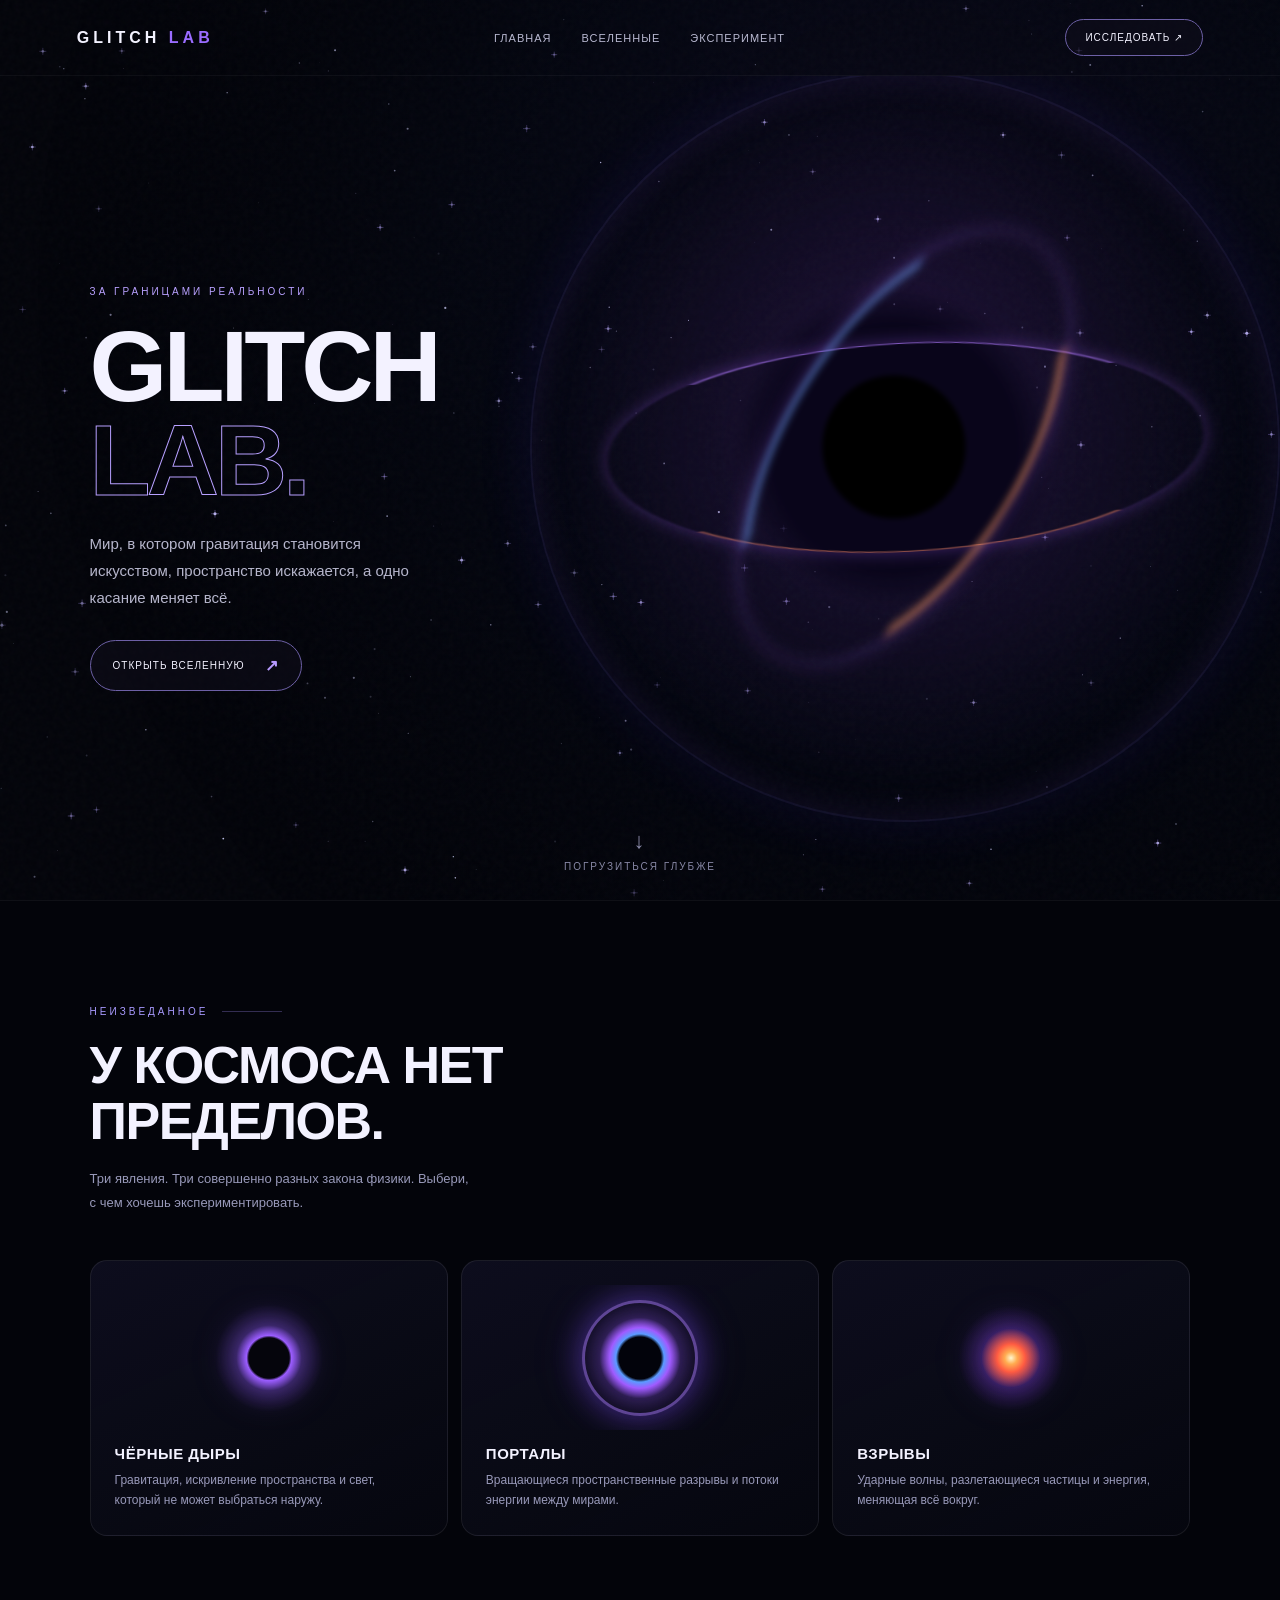
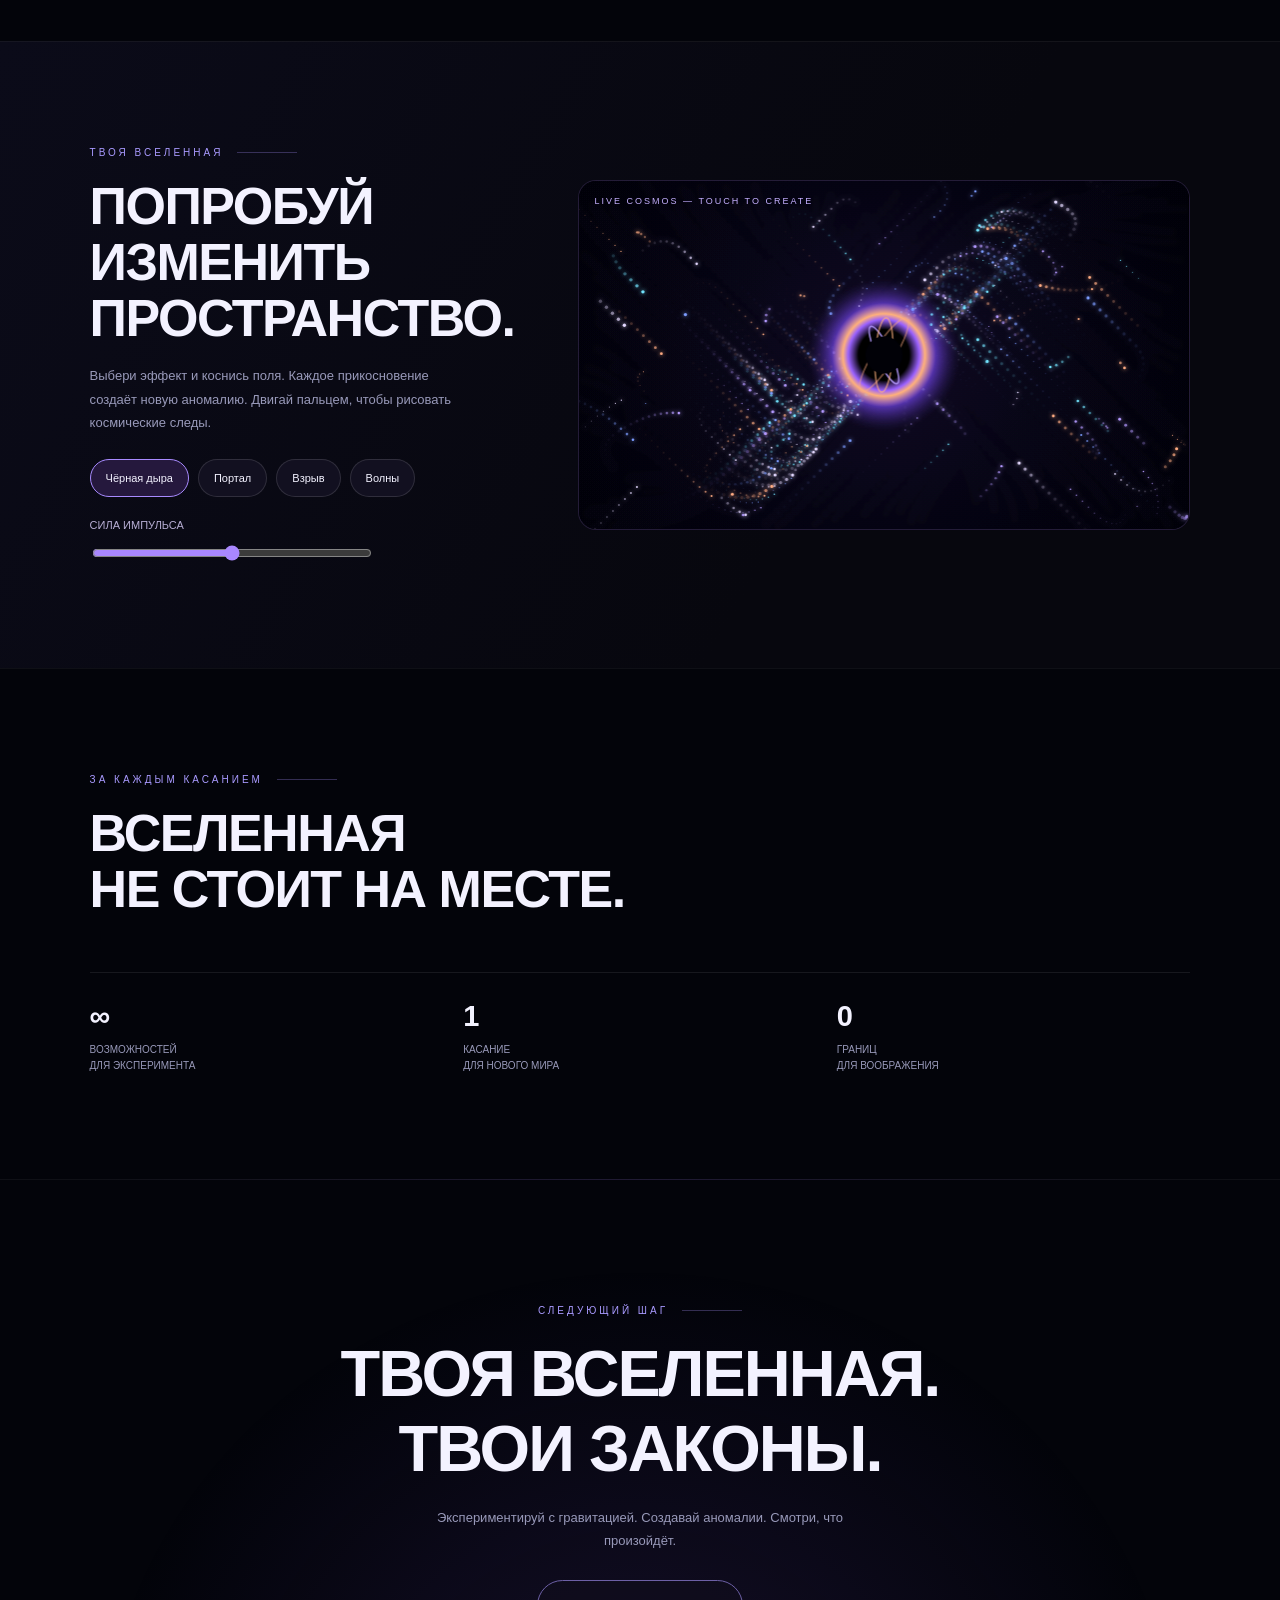
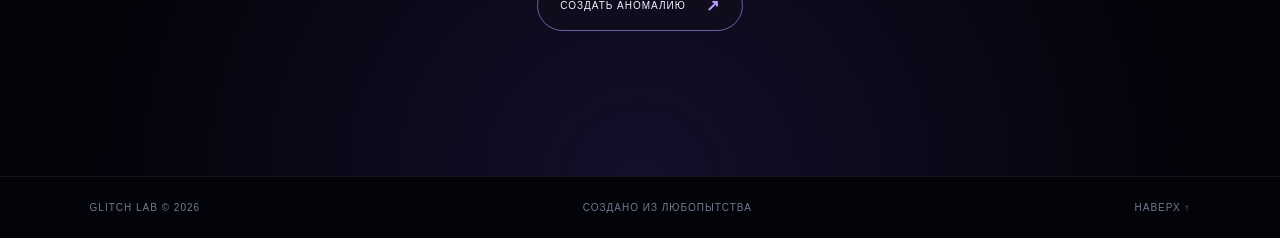
==== commit c5e02916: "Update index.html" ====
--- a/index.html
+++ b/index.html
@@ -1,1217 +1,394 @@
-
 
 <!DOCTYPE html>
-
 <html lang="ru">
-
 <head>
-
 <meta charset="UTF-8">
-
-<meta name="viewport" content="width=device-width, initial-scale=1, maximum-scale=1, viewport-fit=cover">
-
-<meta name="theme-color" content="#050816">
-
-<meta name="description" content="GLITCH LAB — интерактивная лаборатория чёрных дыр, порталов и частиц.">
-
-<title>GLITCH LAB — Particle Engine</title>
-
+<meta name="viewport" content="width=device-width,initial-scale=1,maximum-scale=1,viewport-fit=cover">
+<meta name="theme-color" content="#03040a">
+<title>GLITCH LAB — Deep Space</title>
 <style>
-
-:root {
-
-  --bg:#050816; --panel:#090f24; --panel2:#0c1430;
-
-  --line:#202f58; --text:#edf2ff; --muted:#8499c8;
-
-  --a:#ff653f; --b:#a33cff; --glow:rgba(255,75,115,.22);
-
-}
-
+:root{--bg:#03040a;--white:#f3f2ff;--muted:#9899b9;--violet:#9a6cff;--blue:#5c8dff;--orange:#ff8655}
 *{box-sizing:border-box}
-
-body{
-
-  margin:0;background:
-
-  radial-gradient(ellipse at 50% 0%,#111c3b 0,transparent 48%),
-
-  var(--bg);color:var(--text);
-
-  font-family:Inter,-apple-system,BlinkMacSystemFont,"Segoe UI",sans-serif;
-
-  min-height:100vh;
-
-}
-
-button,input{font:inherit}
-
-button{color:inherit;cursor:pointer}
-
-button:focus-visible,input:focus-visible{outline:2px solid var(--a);outline-offset:3px}
-
-.app{width:min(1500px,100%);margin:auto;padding:20px}
-
-header{display:flex;align-items:center;gap:15px;margin-bottom:18px}
-
-.logo{
-
-  width:54px;height:54px;flex-shrink:0;display:grid;place-items:center;
-
-  border-radius:17px;font-size:32px;font-weight:900;
-
-  background:linear-gradient(135deg,var(--a),var(--b));
-
-  box-shadow:0 0 32px var(--glow)
-
-}
-
-.brand{min-width:0}
-
-.brand h1{margin:0;font-size:clamp(21px,4vw,35px);letter-spacing:5px}
-
-.brand p{margin:5px 0 0;color:var(--muted);font-size:11px;letter-spacing:2px}
-
-.header-right{margin-left:auto;display:flex;align-items:center;gap:12px}
-
-.online{font-size:12px;color:#5affb1;white-space:nowrap}
-
-.online:before{content:"";display:inline-block;width:8px;height:8px;background:#5affb1;border-radius:50%;margin-right:8px;box-shadow:0 0 12px #5affb1}
-
-.icon-btn,.btn,.mode,.swatch{
-
-  border:1px solid var(--line);background:linear-gradient(145deg,#101a37,#090f22);
-
-  border-radius:14px;transition:.2s ease
-
-}
-
-.icon-btn{width:42px;height:42px;font-size:20px}
-
-button:hover{border-color:var(--a);filter:brightness(1.12)}
-
-button:active{transform:scale(.98)}
-
-.stage{
-
-  position:relative;height:min(60vw,610px);min-height:350px;overflow:hidden;
-
-  border:1px solid #294273;border-radius:24px;background:#02040d;
-
-  box-shadow:inset 0 0 50px #101b3d55,0 18px 65px #0005;
-
-  touch-action:pan-y;
-
-}
-
-#world{display:block;width:100%;height:100%;touch-action:pan-y}
-
-.stage:after{content:"";position:absolute;inset:0;pointer-events:none;border-radius:inherit;
-
-background:linear-gradient(180deg,#03061420,transparent 25%,transparent 75%,#03061465)}
-
-.hud{
-
-  position:absolute;z-index:2;top:14px;left:15px;
-
-  padding:9px 13px;border:1px solid #263b6d;background:#070c20cc;
-
-  border-radius:30px;font:11px ui-monospace,monospace;letter-spacing:1px
-
-}
-
-.stats{
-
-  position:absolute;z-index:2;right:14px;top:14px;
-
-  padding:12px 14px;background:#050a1ad9;border:1px solid #23355f;
-
-  border-radius:16px;font:11px/1.8 ui-monospace,monospace;color:#adc6ff
-
-}
-
-.stats strong{color:#fff}
-
-.hint{
-
-  position:absolute;z-index:2;bottom:17px;left:17px;display:flex;align-items:center;gap:10px;
-
-  color:#b4c9ef;font-size:12px;line-height:1.5;pointer-events:none
-
-}
-
-.hint span:first-child{font-size:20px;border:1px solid #344a7d;border-radius:50%;width:38px;height:38px;display:grid;place-items:center;background:#0b1531}
-
-.controls{display:grid;grid-template-columns:1.5fr .75fr;gap:10px;margin-top:12px}
-
-.panel{background:linear-gradient(145deg,#0a1126,#070c1b);border:1px solid #1b2b50;border-radius:21px;padding:17px}
-
-.panel-title{font-size:12px;color:#c2d6ff;letter-spacing:1px;margin:0 0 14px;text-transform:uppercase}
-
-.modes{display:grid;grid-template-columns:repeat(6,minmax(0,1fr));gap:9px}
-
-.mode{min-width:0;min-height:91px;padding:10px 4px;display:flex;align-items:center;justify-content:center;flex-direction:column;gap:8px}
-
-.mode .symbol{font-size:27px;color:#a5baff;line-height:1}
-
-.mode span:last-child{font-size:11px}
-
-.mode.active{border-color:var(--a);background:linear-gradient(145deg,#35192d,#11132d);box-shadow:0 0 20px var(--glow)}
-
-.mode.active .symbol{color:var(--a);text-shadow:0 0 16px var(--a)}
-
-.palette{display:flex;gap:10px;justify-content:space-between;align-items:center;flex-wrap:wrap}
-
-.swatch{width:36px;height:36px;border-radius:50%;padding:0;border:2px solid #192748;position:relative}
-
-.swatch.active{outline:2px solid var(--a);outline-offset:4px}
-
-.swatch[data-color="fire"]{background:linear-gradient(135deg,#ff9b44,#ff3c72)}
-
-.swatch[data-color="purple"]{background:linear-gradient(135deg,#df50ff,#652bff)}
-
-.swatch[data-color="ocean"]{background:linear-gradient(135deg,#39f6ff,#154eff)}
-
-.swatch[data-color="matrix"]{background:linear-gradient(135deg,#7bff79,#00a876)}
-
-.swatch[data-color="ice"]{background:linear-gradient(135deg,#e8ffff,#41a8ff)}
-
-.swatch[data-color="rainbow"]{background:conic-gradient(#ff5151,#ffdb55,#39ffb5,#40a7ff,#b84dff,#ff5151)}
-
-.settings{display:grid;grid-template-columns:1fr 1fr 1fr;gap:10px;margin-top:10px}
-
-.setting-head{display:flex;align-items:center;justify-content:space-between;gap:8px;margin-bottom:14px;font-size:12px;color:#bed2ff}
-
-.value{font-size:15px;color:var(--a);font-weight:700}
-
-input[type=range]{width:100%;accent-color:var(--b);cursor:pointer}
-
-.range-labels{display:flex;justify-content:space-between;font-size:10px;color:var(--muted);margin-top:7px}
-
-.mini-setting{display:flex;align-items:center;gap:9px;margin:13px 0;font-size:11px;color:#adc4ef}
-
-.mini-setting .mini-value{margin-left:auto;color:#c9b0ff}
-
-.switch{appearance:none;width:37px;height:21px;border-radius:20px;background:#28324d;position:relative;flex-shrink:0;cursor:pointer}
-
-.switch:before{content:"";position:absolute;width:15px;height:15px;left:3px;top:3px;border-radius:50%;background:#fff;transition:.2s}
-
-.switch:checked{background:var(--b)}
-
-.switch:checked:before{left:19px}
-
-.actions{display:grid;grid-template-columns:1fr 1.15fr 1fr 1fr 1fr;gap:9px;margin-top:12px}
-
-.btn{min-height:54px;padding:10px 12px;font-size:12px;display:flex;justify-content:center;align-items:center;gap:8px}
-
-.btn.primary{background:linear-gradient(110deg,var(--a),var(--b));border-color:transparent;box-shadow:0 0 24px var(--glow);font-weight:700}
-
-footer{display:flex;justify-content:space-between;align-items:center;gap:12px;padding:23px 5px 5px;color:var(--muted);font-size:10px;letter-spacing:1px}
-
-footer .quote{text-align:center;letter-spacing:0;font-size:11px;line-height:1.6}
-
-.toast{position:fixed;z-index:10;bottom:24px;left:50%;transform:translate(-50%,20px);opacity:0;pointer-events:none;background:#131e3b;border:1px solid #3a5288;padding:12px 18px;border-radius:14px;font-size:13px;transition:.25s;max-width:90vw;text-align:center}
-
-.toast.show{opacity:1;transform:translate(-50%,0)}
-
-@media(min-width:1000px){
-
-  .modes-panel{grid-column:1}
-
-  .palette-panel{grid-column:2}
-
-}
-
-@media(max-width:760px){
-
-  .app{padding:12px}
-
-  header{gap:10px;margin-bottom:13px}
-
-  .logo{width:43px;height:43px;border-radius:13px;font-size:26px}
-
-  .brand h1{font-size:21px;letter-spacing:3px}
-
-  .brand p{font-size:9px;letter-spacing:1px}
-
-  .header-right{gap:7px}
-
-  .online{font-size:0}
-
-  .online:before{margin:0}
-
-  .icon-btn{width:36px;height:36px}
-
-  .stage{height:57vh;min-height:350px;max-height:550px;border-radius:18px}
-
-  .controls{grid-template-columns:1fr}
-
-  .settings{grid-template-columns:1fr 1fr}
-
-  .settings .extra-panel{grid-column:1/-1}
-
-  .modes{grid-template-columns:repeat(3,minmax(0,1fr))}
-
-  .mode{min-height:78px}
-
-  .mode .symbol{font-size:24px}
-
-  .palette{justify-content:flex-start;gap:15px}
-
-  .actions{grid-template-columns:1fr 1fr}
-
-  .actions .btn{min-height:48px}
-
-  .actions .primary{grid-column:span 2;grid-row:1}
-
-  footer{flex-wrap:wrap;justify-content:center}
-
-  footer .quote{order:3;width:100%}
-
-}
-
-@media(prefers-reduced-motion:reduce){*,*:before,*:after{transition:none!important}}
-
+html{scroll-behavior:smooth}
+body{margin:0;background:var(--bg);color:var(--white);font-family:Inter,-apple-system,BlinkMacSystemFont,"Segoe UI",sans-serif;overflow-x:hidden}
+button,a{font:inherit;color:inherit}
+button{cursor:pointer}
+a{text-decoration:none}
+#space{position:fixed;inset:0;width:100%;height:100%;z-index:-2;pointer-events:none}
+.noise{position:fixed;inset:0;z-index:-1;pointer-events:none;opacity:.11;background-image:url("data:image/svg+xml,%3Csvg viewBox='0 0 180 180' xmlns='http://www.w3.org/2000/svg'%3E%3Cfilter id='n'%3E%3CfeTurbulence type='fractalNoise' baseFrequency='.9' numOctaves='3' stitchTiles='stitch'/%3E%3C/filter%3E%3Crect width='100%25' height='100%25' filter='url(%23n)' opacity='.25'/%3E%3C/svg%3E")}
+header{height:76px;padding:0 6%;display:flex;align-items:center;justify-content:space-between;border-bottom:1px solid #ffffff0b;position:relative;z-index:5}
+.logo{font-size:16px;font-weight:900;letter-spacing:4px}
+.logo i{font-style:normal;color:var(--violet)}
+nav{display:flex;gap:30px}
+nav a{font-size:11px;color:#b8b8d0;letter-spacing:1px;transition:.2s}
+nav a:hover{color:white}
+.header-button,.outline-button{border:1px solid #6d60a6;border-radius:30px;padding:12px 19px;background:#100e1d80;font-size:10px;letter-spacing:1px;transition:.25s}
+.header-button:hover,.outline-button:hover{background:#8c64ff26;box-shadow:0 0 25px #9a6cff30;transform:translateY(-2px)}
+.hero{position:relative;min-height:690px;height:calc(100svh - 76px);max-height:950px;display:flex;align-items:center;padding:5% 7%;overflow:hidden}
+.hero-art{position:absolute;inset:0;overflow:hidden;pointer-events:none}
+.hero-art:before{content:"";position:absolute;width:min(75vw,900px);aspect-ratio:1;right:-5%;top:45%;transform:translateY(-50%);border-radius:50%;background:radial-gradient(circle,#000 0 11%,transparent 11.5%),radial-gradient(ellipse at 50% 50%,#09051a 0 19%,#4c287b30 25%,transparent 55%);filter:blur(2px)}
+.halo{position:absolute;width:min(67vw,750px);aspect-ratio:1;right:0;top:45%;transform:translateY(-50%) rotate(-23deg);border-radius:50%;border:2px solid #8d6aff1c;box-shadow:inset 0 0 40px #a05cff19,0 0 60px #5d3cff17;animation:halo 9s ease-in-out infinite}
+.halo:before,.halo:after{content:"";position:absolute;inset:10%;border-radius:50%;border:3px solid transparent;border-top-color:#b07bffb8;border-bottom-color:#ff8e6c9c;filter:blur(2px);transform:rotate(20deg) scaleY(.35);box-shadow:0 0 30px #a765ff55}
+.halo:after{inset:18%;border-width:8px;border-top-color:#70a7ffb0;border-bottom-color:#ff9b5dba;filter:blur(7px);transform:rotate(-35deg) scaleY(.5);animation:orbit 13s linear infinite}
+@keyframes halo{0%,100%{transform:translateY(-50%) rotate(-23deg) scale(1)}50%{transform:translateY(-50%) rotate(-18deg) scale(1.035)}}
+@keyframes orbit{to{transform:rotate(325deg) scaleY(.5)}}
+.hero-content{position:relative;z-index:2;max-width:490px}
+.eyebrow{font-size:10px;letter-spacing:3px;text-transform:uppercase;color:#b9a1ff;margin-bottom:22px}
+.hero h1{font-size:clamp(45px,8vw,100px);line-height:.94;letter-spacing:-4px;margin:0 0 23px;font-weight:850}
+.hero h1 span{display:block;color:transparent;-webkit-text-stroke:1px #b7a0ff}
+.hero p{font-size:15px;color:#b6b6cc;line-height:1.8;max-width:340px;margin-bottom:29px}
+.outline-button{display:inline-flex;gap:20px;align-items:center;padding:15px 22px}
+.outline-button b{font-size:16px;color:#b89bff}
+.scroll-note{position:absolute;bottom:28px;left:50%;transform:translateX(-50%);font-size:10px;letter-spacing:2px;color:#8888a6;text-align:center}
+.scroll-note span{display:block;font-size:22px;margin-bottom:7px;animation:float 2s ease-in-out infinite}
+@keyframes float{50%{transform:translateY(6px)}}
+section.content{padding:105px 7%;border-top:1px solid #ffffff0d;position:relative}
+.section-top{display:flex;align-items:center;gap:14px;color:#a99aff;font-size:10px;letter-spacing:3px;margin-bottom:20px}
+.section-top:after{content:"";width:60px;height:1px;background:#7e6cbd66}
+.section-heading{font-size:clamp(28px,4.5vw,52px);line-height:1.08;letter-spacing:-1.5px;margin:0;max-width:650px}
+.section-description{font-size:13px;line-height:1.8;color:var(--muted);max-width:380px;margin-top:18px}
+.cosmic-grid{display:grid;grid-template-columns:repeat(3,1fr);gap:13px;margin-top:46px}
+.cosmic-card{position:relative;min-height:260px;border:1px solid #ffffff14;border-radius:17px;overflow:hidden;padding:24px;background:linear-gradient(155deg,#101022cc,#080811aa);transition:transform .3s,border-color .3s}
+.cosmic-card:hover{transform:translateY(-6px);border-color:#9b7aff70}
+.card-visual{height:145px;position:relative;display:grid;place-items:center;overflow:hidden}
+.card-visual:before{content:"";position:absolute;width:110px;height:110px;border-radius:50%;background:radial-gradient(circle,#05050c 0 26%,#9b5dff 29%,#8e5cff35 42%,transparent 70%);filter:drop-shadow(0 0 15px #995cff80);animation:breathe 4s ease-in-out infinite}
+.card-visual.portal:before{background:radial-gradient(ellipse,#02030b 0 27%,#5a9aff 31%,#a05bff 39%,#8d52ff18 52%,transparent 70%);border:3px solid #a87aff80;box-shadow:0 0 30px #784cff70;animation:spin 8s linear infinite}
+.card-visual.blast:before{background:radial-gradient(circle,#fff7cf 0,#ffac51 8%,#ff5c42 18%,#8f41ff35 38%,transparent 68%);animation:blast 3s ease-in-out infinite}
+.card-visual.waves:before{background:repeating-radial-gradient(circle,transparent 0 10px,#7d69ff85 11px 12px,transparent 14px 20px);animation:spin 16s linear infinite}
+@keyframes breathe{50%{transform:scale(1.13);filter:drop-shadow(0 0 25px #995cffcc)}}
+@keyframes spin{to{transform:rotate(360deg)}}
+@keyframes blast{50%{transform:scale(1.25);filter:brightness(1.5)}}
+.cosmic-card h3{font-size:15px;letter-spacing:.5px;margin:15px 0 8px}
+.cosmic-card p{font-size:12px;line-height:1.7;color:var(--muted);margin:0}
+.experiment{background:linear-gradient(120deg,#0b0b19,#07070e 65%);display:grid;grid-template-columns:.85fr 1.15fr;gap:35px;align-items:center}
+.experiment-field{height:350px;position:relative;border:1px solid #55417a66;border-radius:18px;overflow:hidden;background:radial-gradient(ellipse at center,#241442 0,transparent 50%),#03040b}
+#experimentCanvas{width:100%;height:100%;display:block;touch-action:pan-y}
+.field-label{position:absolute;left:16px;top:15px;font-size:9px;letter-spacing:2px;color:#c5b0ff;pointer-events:none}
+.experiment-actions{display:flex;flex-wrap:wrap;gap:9px;margin-top:24px}
+.effect-btn{background:#121020;border:1px solid #ffffff20;border-radius:30px;padding:12px 15px;font-size:11px;transition:.2s}
+.effect-btn.active,.effect-btn:hover{border-color:#a88aff;background:#25183d}
+.stats{display:grid;grid-template-columns:repeat(3,1fr);gap:20px;margin-top:55px;padding-top:27px;border-top:1px solid #ffffff15}
+.stat strong{font-size:29px;font-weight:700;display:block;letter-spacing:-1px}
+.stat span{display:block;color:var(--muted);font-size:10px;margin-top:9px;line-height:1.6}
+.closing{text-align:center;padding:125px 20px 145px!important;background:radial-gradient(ellipse at 50% 100%,#31205c65,transparent 60%)}
+.closing h2{font-size:clamp(32px,6vw,65px);letter-spacing:-2px;margin:0 0 20px}
+.closing p{color:var(--muted);font-size:13px;line-height:1.8;margin:0 auto 27px;max-width:410px}
+footer{border-top:1px solid #ffffff12;padding:25px 7%;display:flex;justify-content:space-between;gap:15px;color:#77778f;font-size:10px;letter-spacing:1px}
+#toast{position:fixed;bottom:20px;left:50%;transform:translate(-50%,15px);opacity:0;transition:.2s;background:#171229;border:1px solid #7057a7;border-radius:12px;padding:12px 17px;font-size:12px;z-index:10;pointer-events:none}
+#toast.show{opacity:1;transform:translate(-50%,0)}
+.reveal{opacity:0;transform:translateY(20px);transition:opacity .8s,transform .8s}
+.reveal.visible{opacity:1;transform:translateY(0)}
+@media(max-width:700px){
+ header{height:64px;padding:0 5%}.logo{font-size:14px;letter-spacing:2px}
+ nav{gap:14px}nav a{font-size:9px}nav a:nth-child(3){display:none}
+ .header-button{padding:10px 12px;font-size:9px}
+ .hero{min-height:660px;height:calc(92svh - 64px);padding:35px 7%;align-items:flex-start}
+ .hero-art:before{width:110vw;right:-45%;top:48%}
+ .halo{width:112vw;right:-42%;top:49%}
+ .hero-content{margin-top:65px}
+ .hero h1{font-size:clamp(48px,13vw,76px);letter-spacing:-2px}
+ .hero p{font-size:13px;max-width:285px}
+ .scroll-note{bottom:18px}
+ section.content{padding:76px 6%}
+ .cosmic-grid{grid-template-columns:1fr;gap:10px;margin-top:30px}
+ .cosmic-card{min-height:215px;padding:18px}
+ .card-visual{height:110px}
+ .card-visual:before{width:90px;height:90px}
+ .experiment{grid-template-columns:1fr;gap:25px}
+ .experiment-field{height:330px}
+ .stats{gap:12px;margin-top:35px}
+ .stat strong{font-size:24px}
+ .stat span{font-size:9px}
+ .closing{padding:95px 18px 110px!important}
+ footer{padding:23px 6%;flex-wrap:wrap}
+}
+@media(prefers-reduced-motion:reduce){*,*:before,*:after{animation:none!important;scroll-behavior:auto!important;transition:none!important}.reveal{opacity:1;transform:none}}
 </style>
-
 </head>
-
 <body>
-
-<div class="app">
+<canvas id="space"></canvas>
+<div class="noise"></div>
 
 <header>
-
-  <div class="logo">G</div>
-
-  <div class="brand">
-
-    <h1>GLITCH LAB</h1>
-
-    <p>PARTICLE ENGINE / 002</p>
-
-  </div>
-
-  <div class="header-right">
-
-    <div class="online">SYSTEM ONLINE</div>
-
-    <button class="icon-btn" id="fullscreen" aria-label="Полный экран" title="Полный экран">⛶</button>
-
-  </div>
-
+  <a class="logo" href="#home">GLITCH <i>LAB</i></a>
+  <nav>
+    <a href="#home">ГЛАВНАЯ</a>
+    <a href="#worlds">ВСЕЛЕННЫЕ</a>
+    <a href="#experiment">ЭКСПЕРИМЕНТ</a>
+  </nav>
+  <a class="header-button" href="#experiment">ИССЛЕДОВАТЬ ↗</a>
 </header>
 
 <main>
-
-<section class="stage" id="stage">
-
-  <canvas id="world" aria-label="Интерактивная симуляция частиц"></canvas>
-
-  <div class="hud">● LIVE SIMULATION</div>
-
-  <div class="stats">
-
-    PARTICLES: <strong id="particleStat">900</strong><br>
-
-    FPS: <strong id="fpsStat">60</strong><br>
-
-    MODE: <strong id="modeStat">BLACK HOLE</strong>
-
-  </div>
-
-  <div class="hint"><span>⌖</span><span>Коснись поля, чтобы создать<br>аномалию или изменить поток</span></div>
-
-</section>
-
-<div class="controls">
-
-  <section class="panel modes-panel">
-
-    <h2 class="panel-title">⚒ Режимы эффектов</h2>
-
-    <div class="modes" id="modes">
-
-      <button class="mode" data-mode="gravity"><span class="symbol">◉</span><span>Гравитация</span></button>
-
-      <button class="mode active" data-mode="blackhole"><span class="symbol">◎</span><span>Чёрная дыра</span></button>
-
-      <button class="mode" data-mode="portal"><span class="symbol">🌀</span><span>Портал</span></button>
-
-      <button class="mode" data-mode="explosion"><span class="symbol">✳</span><span>Взрыв</span></button>
-
-      <button class="mode" data-mode="waves"><span class="symbol">≋</span><span>Волны</span></button>
-
-      <button class="mode" data-mode="chaos"><span class="symbol">✣</span><span>Хаос</span></button>
-
+<section class="hero" id="home">
+  <div class="hero-art"><div class="halo"></div></div>
+  <div class="hero-content">
+    <div class="eyebrow">ЗА ГРАНИЦАМИ РЕАЛЬНОСТИ</div>
+    <h1>GLITCH <span>LAB.</span></h1>
+    <p>Мир, в котором гравитация становится искусством, пространство искажается, а одно касание меняет всё.</p>
+    <a class="outline-button" href="#worlds">ОТКРЫТЬ ВСЕЛЕННУЮ <b>↗</b></a>
+  </div>
+  <div class="scroll-note"><span>↓</span>ПОГРУЗИТЬСЯ ГЛУБЖЕ</div>
+</section>
+
+<section class="content" id="worlds">
+  <div class="section-top">НЕИЗВЕДАННОЕ</div>
+  <h2 class="section-heading reveal">У КОСМОСА НЕТ<br>ПРЕДЕЛОВ.</h2>
+  <p class="section-description reveal">Три явления. Три совершенно разных закона физики. Выбери, с чем хочешь экспериментировать.</p>
+  <div class="cosmic-grid">
+    <article class="cosmic-card reveal">
+      <div class="card-visual"></div>
+      <h3>ЧЁРНЫЕ ДЫРЫ</h3>
+      <p>Гравитация, искривление пространства и свет, который не может выбраться наружу.</p>
+    </article>
+    <article class="cosmic-card reveal">
+      <div class="card-visual portal"></div>
+      <h3>ПОРТАЛЫ</h3>
+      <p>Вращающиеся пространственные разрывы и потоки энергии между мирами.</p>
+    </article>
+    <article class="cosmic-card reveal">
+      <div class="card-visual blast"></div>
+      <h3>ВЗРЫВЫ</h3>
+      <p>Ударные волны, разлетающиеся частицы и энергия, меняющая всё вокруг.</p>
+    </article>
+  </div>
+</section>
+
+<section class="content experiment" id="experiment">
+  <div class="reveal">
+    <div class="section-top">ТВОЯ ВСЕЛЕННАЯ</div>
+    <h2 class="section-heading">ПОПРОБУЙ<br>ИЗМЕНИТЬ<br>ПРОСТРАНСТВО.</h2>
+    <p class="section-description">Выбери эффект и коснись поля. Каждое прикосновение создаёт новую аномалию. Двигай пальцем, чтобы рисовать космические следы.</p>
+    <div class="experiment-actions">
+      <button class="effect-btn active" data-effect="blackhole">Чёрная дыра</button>
+      <button class="effect-btn" data-effect="portal">Портал</button>
+      <button class="effect-btn" data-effect="explosion">Взрыв</button>
+      <button class="effect-btn" data-effect="waves">Волны</button>
     </div>
-
-  </section>
-
-  <section class="panel palette-panel">
-
-    <h2 class="panel-title">◐ Цветовая тема</h2>
-
-    <div class="palette" id="palette">
-
-      <button class="swatch active" data-color="fire" aria-label="Огонь" title="Огонь"></button>
-
-      <button class="swatch" data-color="purple" aria-label="Фиолетовая" title="Фиолетовая"></button>
-
-      <button class="swatch" data-color="ocean" aria-label="Океан" title="Океан"></button>
-
-      <button class="swatch" data-color="matrix" aria-label="Матрица" title="Матрица"></button>
-
-      <button class="swatch" data-color="ice" aria-label="Лёд" title="Лёд"></button>
-
-      <button class="swatch" data-color="rainbow" aria-label="Радуга" title="Радуга"></button>
-
+    <div style="margin-top:18px">
+      <label for="power" style="font-size:11px;color:#b7aed4">СИЛА ИМПУЛЬСА</label>
+      <input id="power" type="range" min="30" max="150" value="90" style="display:block;width:100%;max-width:280px;margin-top:12px;accent-color:#a987ff">
     </div>
-
-    <div class="mini-setting"><span>След частиц</span><span class="mini-value" id="trailLabel">72%</span></div>
-
-    <input id="trail" type="range" min="10" max="95" value="72" aria-label="Длина следа">
-
-  </section>
-
-</div>
-
-<div class="settings">
-
-  <section class="panel">
-
-    <div class="setting-head"><span>ϟ Сила эффекта</span><span class="value" id="strengthValue">80%</span></div>
-
-    <input id="strength" type="range" min="10" max="100" value="80" aria-label="Сила эффекта">
-
-    <div class="range-labels"><span>Мягко</span><span>Экстремально</span></div>
-
-  </section>
-
-  <section class="panel">
-
-    <div class="setting-head"><span>✣ Количество частиц</span><span class="value" id="countValue">900</span></div>
-
-    <input id="count" type="range" min="200" max="2200" step="100" value="900" aria-label="Количество частиц">
-
-    <div class="range-labels"><span>200</span><span>2 200</span></div>
-
-  </section>
-
-  <section class="panel extra-panel">
-
-    <h2 class="panel-title">⚙ Дополнительные параметры</h2>
-
-    <div class="mini-setting"><span>◉ Гравитация</span><input id="gravity" type="range" min="0" max="100" value="65" aria-label="Гравитация"><span class="mini-value" id="gravityValue">65%</span></div>
-
-    <div class="mini-setting"><span>➶ Скорость частиц</span><input id="speed" type="range" min="10" max="160" value="75" aria-label="Скорость"><span class="mini-value" id="speedValue">75%</span></div>
-
-    <label class="mini-setting"><span>✧ Случайное движение</span><input id="random" class="switch" type="checkbox" checked></label>
-
-  </section>
-
-</div>
-
-<div class="actions">
-
-  <button class="btn" id="pause">Ⅱ Пауза</button>
-
-  <button class="btn primary" id="newWorld">✦ Новый мир</button>
-
-  <button class="btn" id="restart">⟳ Перезапуск</button>
-
-  <button class="btn" id="save">⇩ Сохранить арт</button>
-
-  <button class="btn" id="gallery">▧ Галерея</button>
-
-</div>
-
+  </div>
+  <div class="experiment-field reveal">
+    <div class="field-label">LIVE COSMOS — TOUCH TO CREATE</div>
+    <canvas id="experimentCanvas"></canvas>
+  </div>
+</section>
+
+<section class="content">
+  <div class="section-top">ЗА КАЖДЫМ КАСАНИЕМ</div>
+  <h2 class="section-heading reveal">ВСЕЛЕННАЯ<br>НЕ СТОИТ НА МЕСТЕ.</h2>
+  <div class="stats reveal">
+    <div class="stat"><strong>∞</strong><span>ВОЗМОЖНОСТЕЙ<br>ДЛЯ ЭКСПЕРИМЕНТА</span></div>
+    <div class="stat"><strong>1</strong><span>КАСАНИЕ<br>ДЛЯ НОВОГО МИРА</span></div>
+    <div class="stat"><strong>0</strong><span>ГРАНИЦ<br>ДЛЯ ВООБРАЖЕНИЯ</span></div>
+  </div>
+</section>
+
+<section class="content closing">
+  <div class="section-top" style="justify-content:center">СЛЕДУЮЩИЙ ШАГ</div>
+  <h2 class="reveal">ТВОЯ ВСЕЛЕННАЯ.<br>ТВОИ ЗАКОНЫ.</h2>
+  <p class="reveal">Экспериментируй с гравитацией. Создавай аномалии. Смотри, что произойдёт.</p>
+  <a class="outline-button" href="#experiment">СОЗДАТЬ АНОМАЛИЮ <b>↗</b></a>
+</section>
 </main>
 
 <footer>
-
-  <span>∞ &nbsp; GLITCH LAB © 2026</span>
-
-  <span class="quote">«Иногда достаточно одного касания,<br>чтобы изменить всю вселенную»</span>
-
-  <span>BUILT WITH JAVASCRIPT &nbsp; &lt;/&gt;</span>
-
+  <span>GLITCH LAB © 2026</span>
+  <span>СОЗДАНО ИЗ ЛЮБОПЫТСТВА</span>
+  <a href="#home">НАВЕРХ ↑</a>
 </footer>
-
-</div>
-
-<div class="toast" id="toast" role="status"></div>
+<div id="toast" role="status"></div>
 
 <script>
-
 (() => {
-
 "use strict";
-
-const canvas = document.getElementById("world");
-
-const ctx = canvas.getContext("2d", { alpha: false });
-
-const stage = document.getElementById("stage");
-
+const reduced = matchMedia("(prefers-reduced-motion: reduce)").matches;
 const $ = id => document.getElementById(id);
 
-const palettes = {
-
-  fire: ["#ff4c39","#ff8a35","#ff3e91","#d53cff","#ffce73"],
-
-  purple: ["#a53cff","#e65cff","#654bff","#f5a2ff","#785cff"],
-
-  ocean: ["#28f6ff","#3185ff","#4e48ff","#83ffff","#22baff"],
-
-  matrix: ["#4bff83","#00c77b","#c1ff6b","#1fdfa7","#a0ffcf"],
-
-  ice: ["#e8ffff","#8eeeff","#5daaff","#c0dcff","#4fffd4"],
-
-  rainbow: ["#ff4d6d","#ffad42","#ffef64","#49ffc3","#41a5ff","#bf5cff"]
-
-};
-
-const modeNames = {
-
-  gravity:"GRAVITY", blackhole:"BLACK HOLE", portal:"PORTAL",
-
-  explosion:"EXPLOSION", waves:"WAVES", chaos:"CHAOS"
-
-};
-
-let W = 0, H = 0, dpr = 1;
-
-let particles = [];
-
-let anomalies = [];
-
-let mode = "blackhole";
-
-let palette = "fire";
-
-let strength = 0.8;
-
-let gravity = 0.65;
-
-let speedScale = 0.75;
-
-let trailAlpha = 0.12;
-
-let randomMotion = true;
-
-let paused = false;
-
-let lastTime = 0;
-
-let fps = 60, frames = 0, fpsClock = 0;
-
-let pointerDown = false;
-
-let pointerMoved = false;
-
-let lastPointer = null;
-
-let frameId = 0;
-
-const rand = (a,b) => a + Math.random() * (b-a);
-
-const clamp = (n,a,b) => Math.max(a,Math.min(b,n));
-
-const colors = () => palettes[palette];
-
-function resize() {
-
-  const rect = stage.getBoundingClientRect();
-
-  W = Math.max(1, rect.width);
-
-  H = Math.max(1, rect.height);
-
-  dpr = Math.min(window.devicePixelRatio || 1, 1.6);
-
-  canvas.width = Math.round(W*dpr);
-
-  canvas.height = Math.round(H*dpr);
-
+/* Живое звёздное небо */
+const bg = $("space"), bc = bg.getContext("2d");
+let bw=0,bh=0,stars=[],pointer={x:-1000,y:-1000},scrollY=0;
+function resizeBg(){
+  const d=Math.min(devicePixelRatio||1,1.5);
+  bw=innerWidth;bh=innerHeight;
+  bg.width=bw*d;bg.height=bh*d;bc.setTransform(d,0,0,d,0,0);
+  stars=Array.from({length:Math.min(220,Math.floor(bw*bh/4500))},()=>({
+    x:Math.random()*bw,y:Math.random()*bh,
+    r:Math.random()*1.35+.2,a:Math.random()*.7+.2,
+    phase:Math.random()*6.28,s:Math.random()*.5+.1
+  }));
+}
+function backgroundFrame(t){
+  bc.clearRect(0,0,bw,bh);
+  const glow=bc.createRadialGradient(bw*.72,bh*.32,0,bw*.72,bh*.32,bw*.7);
+  glow.addColorStop(0,"rgba(68,38,133,.15)");
+  glow.addColorStop(.5,"rgba(20,35,86,.07)");
+  glow.addColorStop(1,"transparent");
+  bc.fillStyle=glow;bc.fillRect(0,0,bw,bh);
+  for(const s of stars){
+    const twinkle=.45+.55*Math.sin(t*.001*s.s+s.phase)**2;
+    const dx=s.x-pointer.x,dy=s.y-pointer.y,dist=Math.hypot(dx,dy);
+    let x=s.x,y=s.y;
+    if(dist<110&&dist>1){x+=dx/dist*(110-dist)*.12;y+=dy/dist*(110-dist)*.12}
+    bc.beginPath();bc.arc(x,y,s.r,0,Math.PI*2);
+    bc.fillStyle=`rgba(210,211,255,${s.a*twinkle})`;bc.fill();
+    if(s.r>1.15){
+      bc.strokeStyle=`rgba(174,151,255,${twinkle*.35})`;
+      bc.beginPath();bc.moveTo(x-s.r*2.5,y);bc.lineTo(x+s.r*2.5,y);bc.moveTo(x,y-s.r*2.5);bc.lineTo(x,y+s.r*2.5);bc.stroke();
+    }
+  }
+  requestAnimationFrame(backgroundFrame);
+}
+addEventListener("resize",resizeBg);
+addEventListener("pointermove",e=>{pointer.x=e.clientX;pointer.y=e.clientY},{passive:true});
+resizeBg();requestAnimationFrame(backgroundFrame);
+
+/* Появление секций при прокрутке */
+const observer=new IntersectionObserver(entries=>{
+  entries.forEach(e=>{if(e.isIntersecting){e.target.classList.add("visible");observer.unobserve(e.target)}});
+},{threshold:.12});
+document.querySelectorAll(".reveal").forEach(el=>observer.observe(el));
+
+/* Интерактивная космическая симуляция */
+const canvas=$("experimentCanvas"),ctx=canvas.getContext("2d");
+let w=0,h=0,dpr=1,particles=[],effects=[],current="blackhole",power=.9,last=0;
+const palette=["#b49aff","#7d9dff","#ffac83","#e4d9ff","#73e5ff"];
+const random=(a,b)=>a+Math.random()*(b-a);
+function sizeCanvas(){
+  const r=canvas.getBoundingClientRect();if(!r.width||!r.height)return;
+  w=r.width;h=r.height;dpr=Math.min(devicePixelRatio||1,1.5);
+  canvas.width=Math.round(w*dpr);canvas.height=Math.round(h*dpr);
   ctx.setTransform(dpr,0,0,dpr,0,0);
-
-  ctx.fillStyle = "#030611";
-
-  ctx.fillRect(0,0,W,H);
-
-  if (!particles.length) createParticles(Number($("count").value));
-
-  else particles.forEach(p => {
-
-    p.x = clamp(p.x,0,W);
-
-    p.y = clamp(p.y,0,H);
-
-  });
-
-}
-
-function createParticles(count) {
-
-  particles = [];
-
-  const cx = W/2, cy = H/2;
-
-  const maxR = Math.max(W,H)*0.72;
-
-  for (let i=0;i<count;i++) {
-
-    const angle = rand(0,Math.PI*2);
-
-    const r = Math.sqrt(Math.random())*maxR;
-
-    const x = cx + Math.cos(angle)*r;
-
-    const y = cy + Math.sin(angle)*r*0.7;
-
-    particles.push({
-
-      x:clamp(x,0,W), y:clamp(y,0,H),
-
-      vx:rand(-0.6,0.6), vy:rand(-0.6,0.6),
-
-      size:rand(0.5,1.8), hue:Math.random(),
-
-      phase:rand(0,Math.PI*2), colorIndex:Math.floor(rand(0,colors().length))
-
-    });
-
+  if(!particles.length)initParticles();
+}
+function initParticles(){
+  particles=Array.from({length:Math.min(430,Math.floor(w*h/450))},()=>({
+    x:Math.random()*w,y:Math.random()*h,
+    vx:random(-.25,.25),vy:random(-.25,.25),
+    r:random(.5,1.7),c:Math.floor(Math.random()*palette.length),phase:random(0,6.28)
+  }));
+}
+function addEffect(x,y,type=current){
+  effects.push({x,y,type,age:0,life:type==="explosion"?65:600,r:random(22,37)});
+  if(effects.length>10)effects.shift();
+  if(type==="explosion"){
+    for(const p of particles){
+      const dx=p.x-x,dy=p.y-y,d=Math.hypot(dx,dy)||1;
+      if(d<150){p.vx+=dx/d*random(1,3)*power;p.vy+=dy/d*random(1,3)*power}
+    }
   }
-
-}
-
-function addAnomaly(x,y,type=mode) {
-
-  const types = ["blackhole","portal","explosion","gravity","waves","chaos"];
-
-  if (!types.includes(type)) type = mode;
-
-  anomalies.push({
-
-    x,y,type,age:0,life:type==="explosion"?95:999999,
-
-    radius:type==="blackhole"?rand(24,42):type==="portal"?rand(24,46):type==="explosion"?12:rand(40,75),
-
-    strength:strength
-
-  });
-
-  if (anomalies.length>12) anomalies.shift();
-
-}
-
-function resetWorld() {
-
-  createParticles(Number($("count").value));
-
-  anomalies = [];
-
-  ctx.fillStyle = "#030611";
-
-  ctx.fillRect(0,0,W,H);
-
-  if (mode==="blackhole" || mode==="portal" || mode==="gravity") {
-
-    addAnomaly(W*0.5,H*0.5,mode);
-
+}
+function drawEffect(a,dt){
+  const c=palette;
+  ctx.save();ctx.translate(a.x,a.y);
+  if(a.type==="blackhole"){
+    const r=a.r;
+    const g=ctx.createRadialGradient(0,0,2,0,0,r*2.8);
+    g.addColorStop(0,"#000");g.addColorStop(.3,"#000");
+    g.addColorStop(.43,"#9b62ff");g.addColorStop(.5,"#ffb17b");
+    g.addColorStop(.64,"rgba(126,75,255,.3)");g.addColorStop(1,"transparent");
+    ctx.fillStyle=g;ctx.beginPath();ctx.arc(0,0,r*2.8,0,7);ctx.fill();
+    ctx.rotate(a.age*.018);
+    for(let i=0;i<3;i++){
+      ctx.beginPath();ctx.ellipse(0,0,r*(1.1+i*.2),r*(.25+i*.055),i*.5,0,Math.PI*2);
+      ctx.strokeStyle=i===1?"#ffb27e":c[i];ctx.globalAlpha=.8-i*.18;ctx.lineWidth=1.7;ctx.stroke();
+    }
+    ctx.globalAlpha=1;ctx.fillStyle="#010107";ctx.beginPath();ctx.arc(0,0,r*.65,0,7);ctx.fill();
+  }else if(a.type==="portal"){
+    ctx.rotate(a.age*.025);
+    for(let i=0;i<6;i++){
+      ctx.beginPath();ctx.ellipse(0,0,a.r*(.55+i*.16),a.r*(.55+i*.16),i*.22,0,Math.PI*1.8);
+      ctx.strokeStyle=c[i%c.length];ctx.globalAlpha=.85-i*.1;ctx.lineWidth=2;ctx.stroke();
+    }
+    ctx.globalAlpha=1;
+    ctx.fillStyle="#03040d";ctx.beginPath();ctx.arc(0,0,a.r*.47,0,7);ctx.fill();
+  }else{
+    ctx.globalAlpha=Math.max(0,1-a.age/a.life);
+    for(let i=0;i<4;i++){
+      ctx.beginPath();ctx.arc(0,0,a.age*(1.8+i*.4)+i*9,0,7);
+      ctx.strokeStyle=c[i%c.length];ctx.lineWidth=1.8;ctx.stroke();
+    }
   }
-
-}
-
-function setMode(next) {
-
-  mode = next;
-
-  document.querySelectorAll(".mode").forEach(b => b.classList.toggle("active",b.dataset.mode===mode));
-
-  $("modeStat").textContent = modeNames[mode];
-
-  showToast("Режим: " + ({
-
-    gravity:"Гравитация",blackhole:"Чёрная дыра",portal:"Портал",
-
-    explosion:"Взрыв",waves:"Волны",chaos:"Хаос"
-
-  }[mode]));
-
-}
-
-function hexRgb(hex) {
-
-  const s=hex.replace("#","");
-
-  const n=parseInt(s,16);
-
-  return [(n>>16)&255,(n>>8)&255,n&255];
-
-}
-
-function drawBackground() {
-
-  ctx.fillStyle = `rgba(2,5,15,${trailAlpha})`;
-
-  ctx.fillRect(0,0,W,H);
-
-  const g=ctx.createRadialGradient(W*.5,H*.5,0,W*.5,H*.5,Math.max(W,H)*.7);
-
-  g.addColorStop(0,"rgba(23,22,64,.10)");
-
-  g.addColorStop(1,"rgba(0,0,0,0)");
-
-  ctx.fillStyle=g;ctx.fillRect(0,0,W,H);
-
-}
-
-function drawAnomaly(a) {
-
-  const c = colors();
-
-  const pulse = 1 + Math.sin(a.age*.07)*.08;
-
-  ctx.save();
-
-  ctx.translate(a.x,a.y);
-
-  if (a.type==="blackhole") {
-
-    const r=a.radius*pulse;
-
-    const grad=ctx.createRadialGradient(0,0,r*.2,0,0,r*2.7);
-
-    grad.addColorStop(0,"rgba(0,0,0,1)");
-
-    grad.addColorStop(.25,"rgba(0,0,0,1)");
-
-    grad.addColorStop(.36,c[0]+"cc");
-
-    grad.addColorStop(.44,c[1]+"77");
-
-    grad.addColorStop(1,"rgba(0,0,0,0)");
-
-    ctx.fillStyle=grad;ctx.beginPath();ctx.arc(0,0,r*2.7,0,Math.PI*2);ctx.fill();
-
-    for(let i=0;i<3;i++){
-
-      ctx.beginPath();ctx.ellipse(0,0,r*(1.25+i*.22),r*(.31+i*.08),a.age*.002+i*.3,0,Math.PI*2);
-
-      ctx.strokeStyle=c[i%c.length];ctx.globalAlpha=.55-i*.12;ctx.lineWidth=1.5-i*.3;ctx.stroke();
-
-    }
-
-    ctx.globalAlpha=1;ctx.fillStyle="#01020a";ctx.beginPath();ctx.arc(0,0,r*.72,0,Math.PI*2);ctx.fill();
-
-  } else if (a.type==="portal") {
-
-    for(let i=0;i<5;i++){
-
-      ctx.beginPath();
-
-      ctx.ellipse(0,0,a.radius*(.45+i*.19),a.radius*(.45+i*.19),a.age*.025+i*.42,0,Math.PI*1.75);
-
-      ctx.strokeStyle=c[i%c.length];ctx.globalAlpha=.8-i*.12;ctx.lineWidth=2-i*.2;ctx.stroke();
-
-    }
-
-    ctx.globalAlpha=1;
-
-    const gr=ctx.createRadialGradient(0,0,0,0,0,a.radius*.65);
-
-    gr.addColorStop(0,"#01030b");gr.addColorStop(.6,"#070a24");gr.addColorStop(1,"transparent");
-
-    ctx.fillStyle=gr;ctx.beginPath();ctx.arc(0,0,a.radius*.7,0,Math.PI*2);ctx.fill();
-
-  } else if (a.type==="explosion") {
-
-    const r=a.age*2.4;
-
-    ctx.globalAlpha=Math.max(0,1-a.age/a.life);
-
-    for(let i=0;i<3;i++){
-
-      ctx.beginPath();ctx.arc(0,0,r*(.65+i*.24),0,Math.PI*2);
-
-      ctx.strokeStyle=c[i%c.length];ctx.lineWidth=2.5-i*.5;ctx.stroke();
-
-    }
-
-    ctx.globalAlpha=1;
-
-  } else if (a.type==="waves") {
-
-    for(let i=0;i<4;i++){
-
-      const r=((a.age*2.8+i*35)%180);
-
-      ctx.beginPath();ctx.arc(0,0,r,0,Math.PI*2);
-
-      ctx.strokeStyle=c[i%c.length];ctx.globalAlpha=1-r/220;ctx.lineWidth=1.6;ctx.stroke();
-
-    }
-
-  } else if (a.type==="gravity") {
-
-    for(let i=0;i<4;i++){
-
-      ctx.beginPath();ctx.ellipse(0,0,a.radius*(.55+i*.35),a.radius*(.55+i*.35),a.age*.003,0,Math.PI*2);
-
-      ctx.strokeStyle=c[i%c.length];ctx.globalAlpha=.28;ctx.lineWidth=1;ctx.stroke();
-
-    }
-
-    ctx.globalAlpha=1;
-
-    ctx.beginPath();ctx.arc(0,0,5,0,Math.PI*2);ctx.fillStyle=c[0];ctx.fill();
-
-  } else {
-
-    ctx.beginPath();ctx.arc(0,0,12+Math.sin(a.age*.12)*4,0,Math.PI*2);
-
-    ctx.strokeStyle=c[0];ctx.lineWidth=2;ctx.stroke();
-
+  ctx.restore();
+}
+function frame(time){
+  const dt=last?Math.min(2,(time-last)/16.67):1;last=time;
+  ctx.fillStyle="rgba(3,4,12,.2)";ctx.fillRect(0,0,w,h);
+  const center=ctx.createRadialGradient(w/2,h/2,0,w/2,h/2,Math.max(w,h)*.75);
+  center.addColorStop(0,"rgba(34,23,71,.13)");center.addColorStop(1,"transparent");
+  ctx.fillStyle=center;ctx.fillRect(0,0,w,h);
+  for(const p of particles){
+    p.phase+=.012*dt;
+    let ax=Math.sin(p.phase)*.006,ay=Math.cos(p.phase*.7)*.006;
+    for(const a of effects){
+      const dx=a.x-p.x,dy=a.y-p.y,d2=dx*dx+dy*dy+80,d=Math.sqrt(d2);
+      if(a.type==="blackhole"){
+        const f=power*125/d2;
+        ax+=dx*f-dy*f*.5;ay+=dy*f+dx*f*.5;
+        if(d<a.r*.65&&Math.random()<.04){p.x=random(0,w);p.y=random(0,h)}
+      }else if(a.type==="portal"){
+        const f=power*140/d2;
+        ax+=dx*f-dy*f*2.5;ay+=dy*f+dx*f*2.5;
+        if(d<a.r*.55&&Math.random()<.04){p.x=random(0,w);p.y=random(0,h)}
+      }else if(a.type==="explosion"){
+        const f=-power*150/d2*Math.max(0,1-a.age/a.life);
+        ax+=dx*f;ay+=dy*f;
+      }else{
+        const f=Math.sin(d*.06-a.age*.12)*.025*power;
+        ax-=dx/d*f;ay-=dy/d*f;
+      }
+    }
+    p.vx=(p.vx+ax*dt)*.995;p.vy=(p.vy+ay*dt)*.995;
+    p.vx=Math.max(-3,Math.min(3,p.vx));p.vy=Math.max(-3,Math.min(3,p.vy));
+    p.x+=p.vx*dt;p.y+=p.vy*dt;
+    if(p.x<0)p.x=w;if(p.x>w)p.x=0;if(p.y<0)p.y=h;if(p.y>h)p.y=0;
+    ctx.globalAlpha=.5+Math.min(.5,Math.hypot(p.vx,p.vy)*.18);
+    ctx.fillStyle=palette[p.c];ctx.shadowBlur=4;ctx.shadowColor=palette[p.c];
+    ctx.beginPath();ctx.arc(p.x,p.y,p.r,0,Math.PI*2);ctx.fill();
   }
-
-  ctx.restore();
-
-}
-
-function updateParticles(dt) {
-
-  const c=colors();
-
-  const speed = speedScale * dt;
-
-  for (const p of particles) {
-
-    p.phase += .012*dt;
-
-    let ax=0, ay=0;
-
-    for (const a of anomalies) {
-
-      const dx=a.x-p.x, dy=a.y-p.y;
-
-      const d2=dx*dx+dy*dy+100;
-
-      const d=Math.sqrt(d2);
-
-      const influence = Math.min(1, 260/d);
-
-      const f = strength * a.strength;
-
-      if (a.type==="blackhole") {
-
-        const force=(180*f/d2)*Math.min(1,d/35);
-
-        ax += dx*force - dy*force*.45;
-
-        ay += dy*force + dx*force*.45;
-
-        if(d<a.radius*.75 && Math.random()<.035){
-
-          p.x=rand(0,W);p.y=rand(0,H);p.vx=rand(-1,1);p.vy=rand(-1,1);
-
-        }
-
-      } else if (a.type==="portal") {
-
-        const tang=100*f/d2;
-
-        ax += dx*tang - dy*tang*2.5;
-
-        ay += dy*tang + dx*tang*2.5;
-
-        if(d<a.radius*.5 && Math.random()<.05){
-
-          p.x=rand(0,W);p.y=rand(0,H);
-
-        }
-
-      } else if (a.type==="gravity") {
-
-        const force=(250*f*gravity/d2);
-
-        ax+=dx*force;ay+=dy*force;
-
-      } else if (a.type==="explosion") {
-
-        const force=-(300*f/(d2+1))*Math.max(0,1-a.age/a.life);
-
-        ax+=dx*force;ay+=dy*force;
-
-      } else if (a.type==="waves") {
-
-        const wave=Math.sin(d*.035-a.age*.11);
-
-        const force=wave*0.035*f*influence;
-
-        ax-=dx/d*force;ay-=dy/d*force;
-
-      } else if (a.type==="chaos") {
-
-        ax+=Math.sin(p.phase+a.age*.03)*.04*f;
-
-        ay+=Math.cos(p.phase*.7+a.age*.02)*.04*f;
-
-      }
-
-    }
-
-    if(randomMotion){
-
-      ax += Math.sin(p.phase*1.4)*.012;
-
-      ay += Math.cos(p.phase*1.1)*.012;
-
-    }
-
-    if(mode==="chaos"){
-
-      ax+=rand(-.045,.045)*strength;
-
-      ay+=rand(-.045,.045)*strength;
-
-    }
-
-    p.vx=(p.vx+ax*dt)*Math.pow(.994,dt);
-
-    p.vy=(p.vy+ay*dt)*Math.pow(.994,dt);
-
-    const maxV=2.8+speedScale*3;
-
-    const v=Math.hypot(p.vx,p.vy);
-
-    if(v>maxV){p.vx=p.vx/v*maxV;p.vy=p.vy/v*maxV;}
-
-    p.x+=p.vx*speed;p.y+=p.vy*speed;
-
-    if(p.x<0)p.x=W;if(p.x>W)p.x=0;
-
-    if(p.y<0)p.y=H;if(p.y>H)p.y=0;
-
-    const col=c[p.colorIndex%c.length];
-
-    const glow=Math.min(1,Math.hypot(p.vx,p.vy)*.23);
-
-    ctx.globalAlpha=.45+glow*.55;
-
-    ctx.fillStyle=col;
-
-    ctx.shadowBlur=glow>0.4?7:2;
-
-    ctx.shadowColor=col;
-
-    ctx.beginPath();
-
-    ctx.arc(p.x,p.y,p.size+glow*.65,0,Math.PI*2);
-
-    ctx.fill();
-
-    if(glow>.65){
-
-      ctx.globalAlpha=.22;
-
-      ctx.beginPath();ctx.moveTo(p.x,p.y);ctx.lineTo(p.x-p.vx*2.5,p.y-p.vy*2.5);ctx.strokeStyle=col;ctx.lineWidth=.8;ctx.stroke();
-
-    }
-
-  }
-
   ctx.globalAlpha=1;ctx.shadowBlur=0;
-
-}
-
-function animate(time) {
-
-  frameId=requestAnimationFrame(animate);
-
-  const dt=lastTime?clamp((time-lastTime)/16.67,.3,2):1;
-
-  lastTime=time;
-
-  if(!paused){
-
-    drawBackground();
-
-    updateParticles(dt);
-
-    for(const a of anomalies){a.age+=dt;drawAnomaly(a);}
-
-    anomalies=anomalies.filter(a=>a.age<a.life);
-
-  }
-
-  frames++;fpsClock+=time-(animate.lastTime||time);animate.lastTime=time;
-
-  if(fpsClock>500){fps=Math.round(frames*1000/fpsClock);frames=0;fpsClock=0;$("fpsStat").textContent=fps;}
-
-  $("particleStat").textContent=particles.length.toLocaleString("ru-RU");
-
-}
-
-function getPosition(event) {
-
-  const r=canvas.getBoundingClientRect();
-
-  return {x:event.clientX-r.left,y:event.clientY-r.top};
-
-}
-
-canvas.addEventListener("pointerdown",e=>{
-
-  pointerDown=true;pointerMoved=false;lastPointer=getPosition(e);
-
-  if(e.pointerType==="mouse") canvas.setPointerCapture(e.pointerId);
-
+  for(const a of effects){a.age+=dt;drawEffect(a,dt)}
+  effects=effects.filter(a=>a.age<a.life);
+  requestAnimationFrame(frame);
+}
+const ro=new ResizeObserver(sizeCanvas);ro.observe(canvas);sizeCanvas();
+addEffect(w*.5,h*.5,"blackhole");requestAnimationFrame(frame);
+
+document.querySelectorAll(".effect-btn").forEach(btn=>btn.addEventListener("click",()=>{
+  current=btn.dataset.effect;
+  document.querySelectorAll(".effect-btn").forEach(b=>b.classList.toggle("active",b===btn));
+  effects=[];
+  addEffect(w*.5,h*.5,current);
+  toast("Активирован эффект: "+btn.textContent);
+}));
+$("power").addEventListener("input",e=>power=Number(e.target.value)/100);
+
+let down=false,moved=false,lastPoint=null;
+function point(e){const r=canvas.getBoundingClientRect();return{x:e.clientX-r.left,y:e.clientY-r.top}}
+canvas.addEventListener("pointerdown",e=>{down=true;moved=false;lastPoint=point(e)});
+canvas.addEventListener("pointermove",e=>{
+  if(!down)return;
+  const p=point(e);
+  if(lastPoint&&Math.hypot(p.x-lastPoint.x,p.y-lastPoint.y)>7)moved=true;
+  if(moved&&Math.random()<.35)addEffect(p.x,p.y,current==="explosion"?"waves":current);
+  lastPoint=p;
 });
-
-canvas.addEventListener("pointermove",e=>{
-
-  if(!pointerDown)return;
-
-  const p=getPosition(e);
-
-  if(lastPointer && Math.hypot(p.x-lastPointer.x,p.y-lastPointer.y)>8)pointerMoved=true;
-
-  if(pointerMoved && Math.random()<.45)addAnomaly(p.x,p.y,mode==="explosion"?"waves":mode);
-
-  lastPointer=p;
-
-});
-
-canvas.addEventListener("pointerup",e=>{
-
-  if(!pointerMoved){
-
-    const p=getPosition(e);
-
-    addAnomaly(p.x,p.y,mode);
-
-    if(mode==="explosion"){
-
-      for(let i=0;i<particles.length;i++){
-
-        const q=particles[i],dx=q.x-p.x,dy=q.y-p.y,d=Math.hypot(dx,dy)||1;
-
-        if(d<180){q.vx+=dx/d*rand(1,4)*strength;q.vy+=dy/d*rand(1,4)*strength;}
-
-      }
-
-    }
-
-  }
-
-  pointerDown=false;lastPointer=null;
-
-});
-
-canvas.addEventListener("pointercancel",()=>{pointerDown=false;lastPointer=null;});
-
-document.querySelectorAll(".mode").forEach(b=>{
-
-  b.addEventListener("click",()=>{
-
-    setMode(b.dataset.mode);
-
-    if(["blackhole","portal","gravity"].includes(mode)){
-
-      anomalies=[];
-
-      addAnomaly(W/2,H/2,mode);
-
-    } else if(mode==="explosion"){
-
-      addAnomaly(W/2,H/2,"explosion");
-
-    } else if(mode==="waves" || mode==="chaos"){
-
-      anomalies=[];
-
-      addAnomaly(W/2,H/2,mode);
-
-    } else anomalies=[];
-
-  });
-
-});
-
-document.querySelectorAll(".swatch").forEach(b=>{
-
-  b.addEventListener("click",()=>{
-
-    palette=b.dataset.color;
-
-    document.querySelectorAll(".swatch").forEach(s=>s.classList.toggle("active",s===b));
-
-    particles.forEach(p=>p.colorIndex=Math.floor(Math.random()*colors().length));
-
-    showToast("Цветовая тема изменена");
-
-  });
-
-});
-
-$("strength").addEventListener("input",e=>{
-
-  strength=Number(e.target.value)/100;
-
-  $("strengthValue").textContent=e.target.value+"%";
-
-});
-
-$("count").addEventListener("input",e=>{
-
-  $("countValue").textContent=Number(e.target.value).toLocaleString("ru-RU");
-
-});
-
-$("count").addEventListener("change",e=>createParticles(Number(e.target.value)));
-
-$("gravity").addEventListener("input",e=>{
-
-  gravity=Number(e.target.value)/100;$("gravityValue").textContent=e.target.value+"%";
-
-});
-
-$("speed").addEventListener("input",e=>{
-
-  speedScale=Number(e.target.value)/100;$("speedValue").textContent=e.target.value+"%";
-
-});
-
-$("trail").addEventListener("input",e=>{
-
-  trailAlpha=1-Number(e.target.value)/100;
-
-  $("trailLabel").textContent=e.target.value+"%";
-
-});
-
-$("random").addEventListener("change",e=>randomMotion=e.target.checked);
-
-$("pause").addEventListener("click",()=>{
-
-  paused=!paused;
-
-  $("pause").textContent=paused?"▶ Продолжить":"Ⅱ Пауза";
-
-  if(!paused)lastTime=0;
-
-  showToast(paused?"Симуляция остановлена":"Симуляция продолжается");
-
-});
-
-$("newWorld").addEventListener("click",()=>{
-
-  resetWorld();
-
-  for(let i=0;i<3;i++)addAnomaly(rand(W*.2,W*.8),rand(H*.2,H*.8),["blackhole","portal","explosion"][i]);
-
-  showToast("Новая вселенная создана");
-
-});
-
-$("restart").addEventListener("click",()=>{
-
-  resetWorld();paused=false;$("pause").textContent="Ⅱ Пауза";lastTime=0;
-
-  showToast("Мир перезапущен");
-
-});
-
-$("save").addEventListener("click",()=>{
-
-  try{
-
-    const link=document.createElement("a");
-
-    link.download="glitch-lab-"+Date.now()+".png";
-
-    link.href=canvas.toDataURL("image/png");
-
-    link.click();
-
-    showToast("Арт сохранён в PNG");
-
-  }catch(e){showToast("Не удалось сохранить. Попробуй ещё раз.");}
-
-});
-
-$("gallery").addEventListener("click",()=>{
-
-  const old=mode;
-
-  const presets=[
-
-    {m:"blackhole",p:"fire",s:0.85},
-
-    {m:"portal",p:"ocean",s:0.75},
-
-    {m:"waves",p:"purple",s:0.65},
-
-    {m:"chaos",p:"rainbow",s:1}
-
-  ];
-
-  const current=presets.findIndex(p=>p.m===old && p.p===palette);
-
-  const p=presets[(current+1)%presets.length];
-
-  palette=p.p;
-
-  document.querySelectorAll(".swatch").forEach(b=>b.classList.toggle("active",b.dataset.color===palette));
-
-  setMode(p.m);strength=p.s;$("strength").value=p.s*100;$("strengthValue").textContent=Math.round(p.s*100)+"%";
-
-  resetWorld();
-
-  showToast("Пресет: "+p.m+" / "+p.p);
-
-});
-
-$("fullscreen").addEventListener("click",async()=>{
-
-  try{
-
-    if(!document.fullscreenElement) await stage.requestFullscreen();
-
-    else await document.exitFullscreen();
-
-  }catch(e){showToast("Полный экран недоступен в этом браузере");}
-
-});
+function pointerEnd(e){
+  if(!down)return;
+  if(!moved){const p=point(e);addEffect(p.x,p.y,current)}
+  down=false;lastPoint=null;
+}
+canvas.addEventListener("pointerup",pointerEnd);
+canvas.addEventListener("pointercancel",()=>{down=false;lastPoint=null});
 
 let toastTimer;
-
-function showToast(message){
-
-  const t=$("toast");t.textContent=message;t.classList.add("show");
-
-  clearTimeout(toastTimer);toastTimer=setTimeout(()=>t.classList.remove("show"),1900);
-
-}
-
-if("ResizeObserver" in window)new ResizeObserver(resize).observe(stage);
-
-else window.addEventListener("resize",resize);
-
-resize();
-
-resetWorld();
-
-setMode("blackhole");
-
-frameId=requestAnimationFrame(animate);
-
+function toast(msg){
+  const el=$("toast");el.textContent=msg;el.classList.add("show");
+  clearTimeout(toastTimer);toastTimer=setTimeout(()=>el.classList.remove("show"),1800);
+}
 })();
-
 </script>
-
 </body>
-
-</html>+</html>
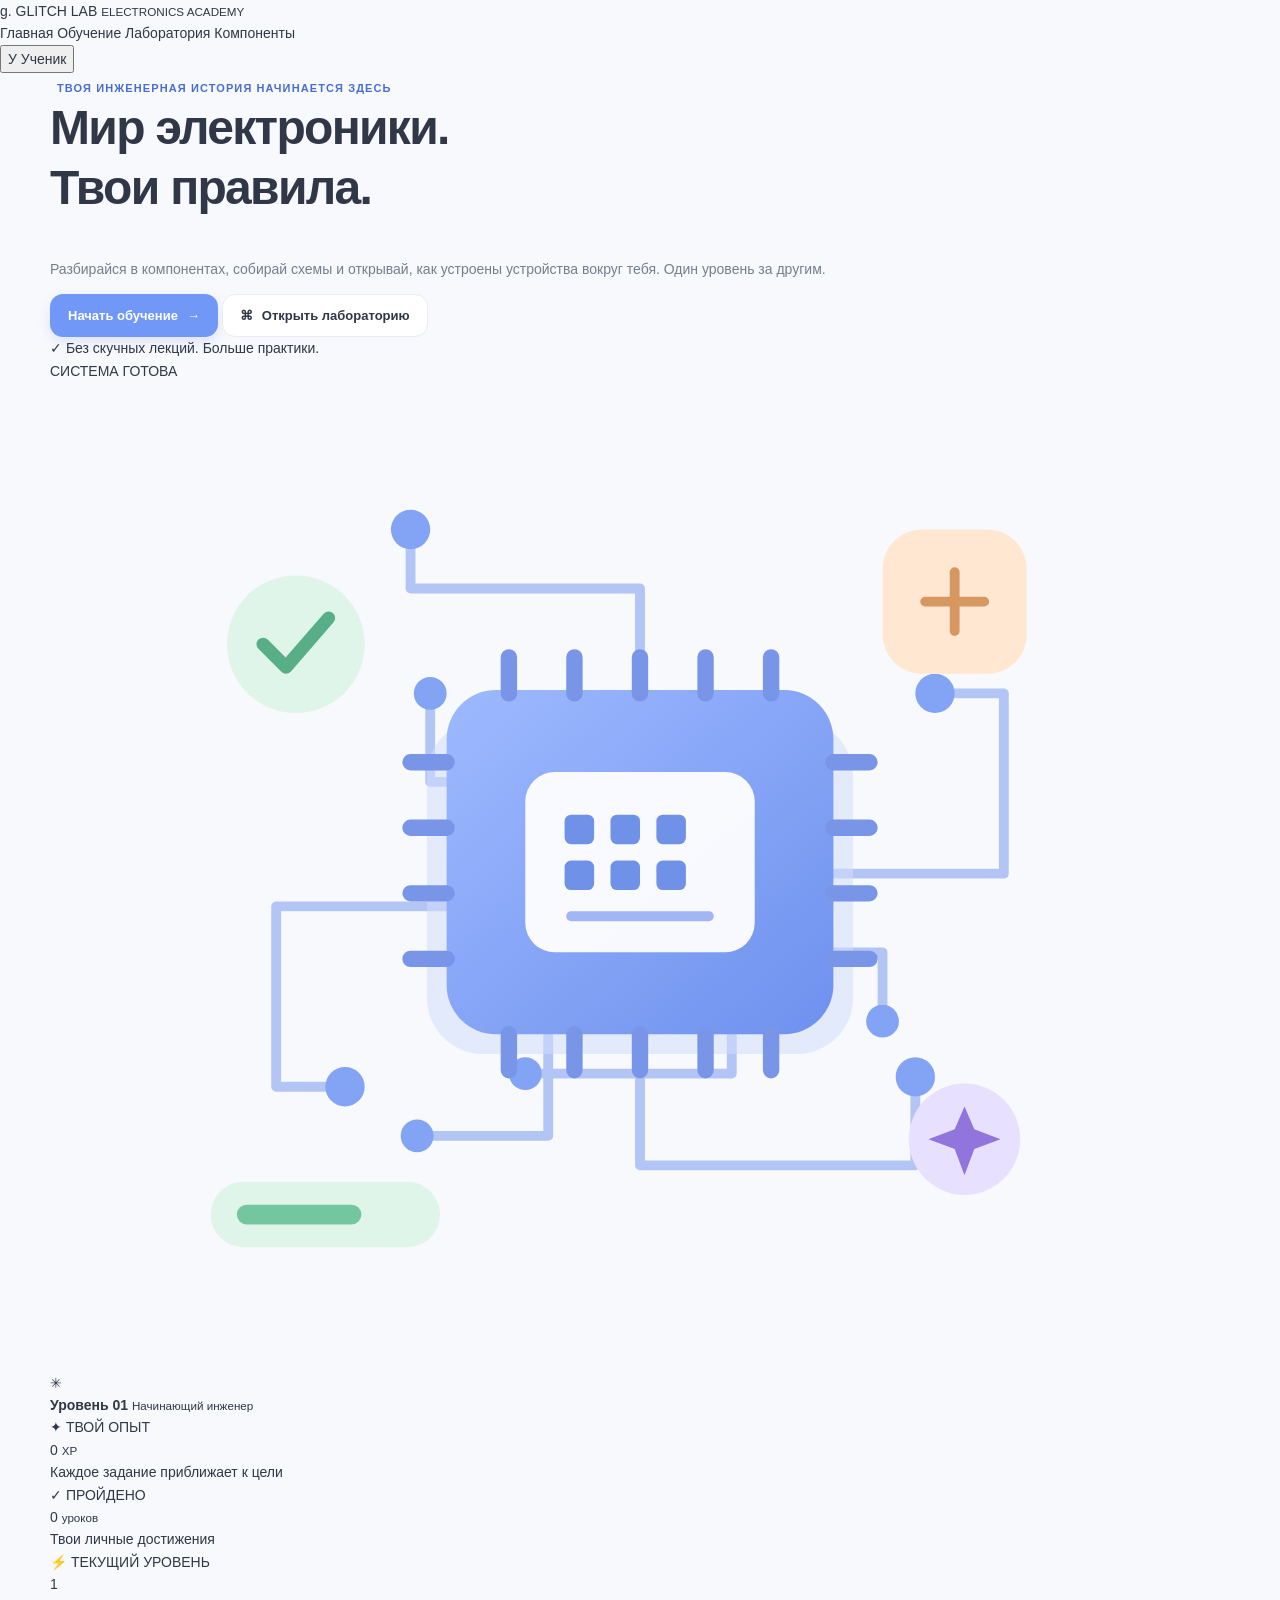
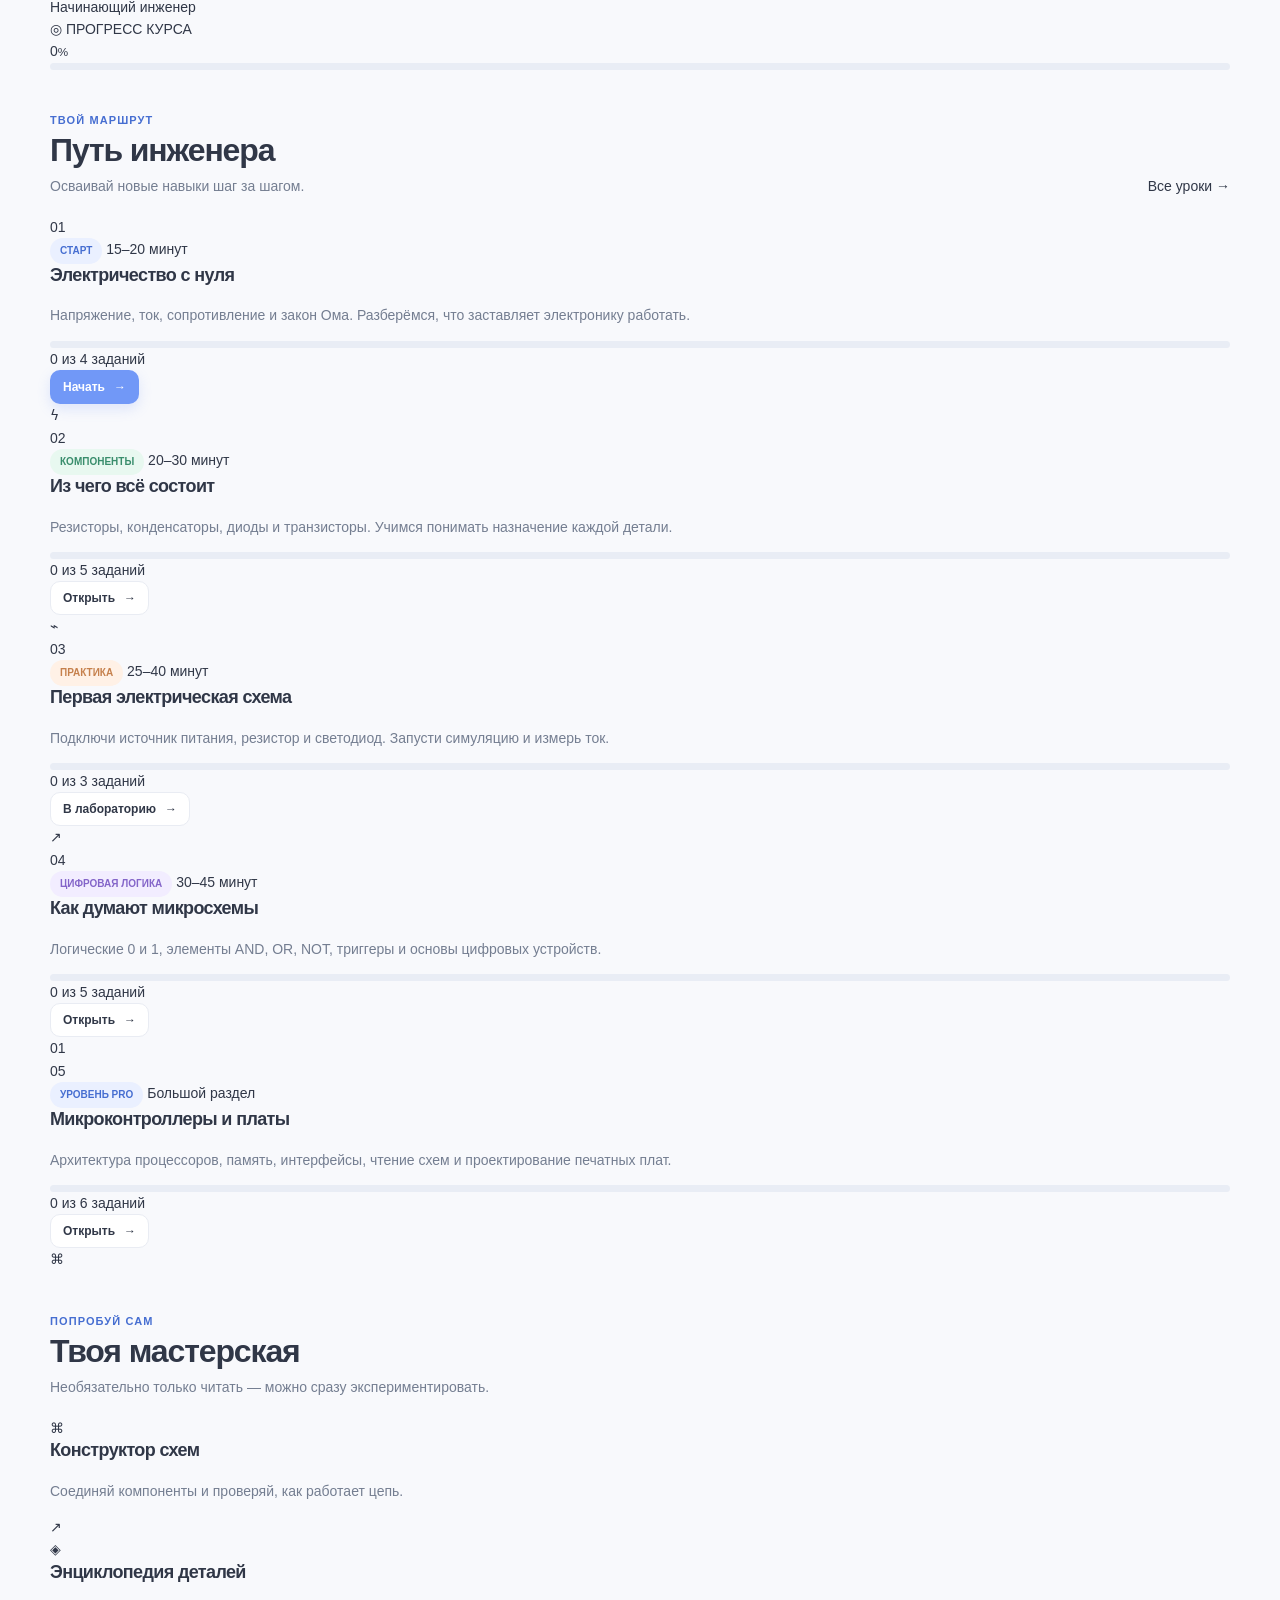
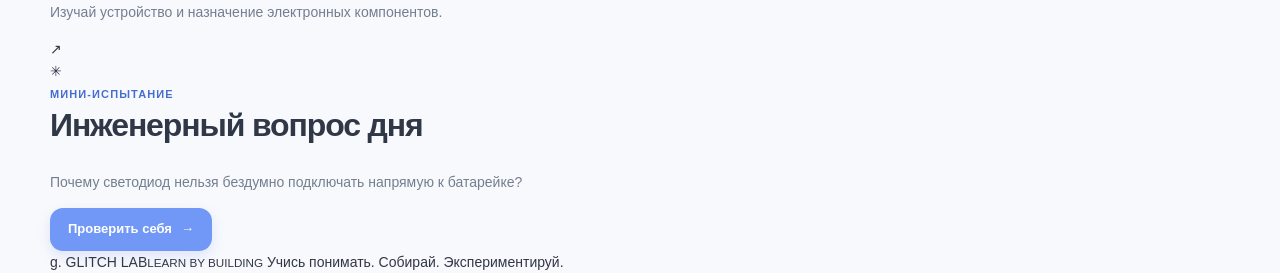
==== commit 265ae1d8: "Update index.html" ====
--- a/index.html
+++ b/index.html
@@ -2,393 +2,395 @@
 <!DOCTYPE html>
 <html lang="ru">
 <head>
-<meta charset="UTF-8">
-<meta name="viewport" content="width=device-width,initial-scale=1,maximum-scale=1,viewport-fit=cover">
-<meta name="theme-color" content="#03040a">
-<title>GLITCH LAB — Deep Space</title>
-<style>
-:root{--bg:#03040a;--white:#f3f2ff;--muted:#9899b9;--violet:#9a6cff;--blue:#5c8dff;--orange:#ff8655}
-*{box-sizing:border-box}
-html{scroll-behavior:smooth}
-body{margin:0;background:var(--bg);color:var(--white);font-family:Inter,-apple-system,BlinkMacSystemFont,"Segoe UI",sans-serif;overflow-x:hidden}
-button,a{font:inherit;color:inherit}
-button{cursor:pointer}
-a{text-decoration:none}
-#space{position:fixed;inset:0;width:100%;height:100%;z-index:-2;pointer-events:none}
-.noise{position:fixed;inset:0;z-index:-1;pointer-events:none;opacity:.11;background-image:url("data:image/svg+xml,%3Csvg viewBox='0 0 180 180' xmlns='http://www.w3.org/2000/svg'%3E%3Cfilter id='n'%3E%3CfeTurbulence type='fractalNoise' baseFrequency='.9' numOctaves='3' stitchTiles='stitch'/%3E%3C/filter%3E%3Crect width='100%25' height='100%25' filter='url(%23n)' opacity='.25'/%3E%3C/svg%3E")}
-header{height:76px;padding:0 6%;display:flex;align-items:center;justify-content:space-between;border-bottom:1px solid #ffffff0b;position:relative;z-index:5}
-.logo{font-size:16px;font-weight:900;letter-spacing:4px}
-.logo i{font-style:normal;color:var(--violet)}
-nav{display:flex;gap:30px}
-nav a{font-size:11px;color:#b8b8d0;letter-spacing:1px;transition:.2s}
-nav a:hover{color:white}
-.header-button,.outline-button{border:1px solid #6d60a6;border-radius:30px;padding:12px 19px;background:#100e1d80;font-size:10px;letter-spacing:1px;transition:.25s}
-.header-button:hover,.outline-button:hover{background:#8c64ff26;box-shadow:0 0 25px #9a6cff30;transform:translateY(-2px)}
-.hero{position:relative;min-height:690px;height:calc(100svh - 76px);max-height:950px;display:flex;align-items:center;padding:5% 7%;overflow:hidden}
-.hero-art{position:absolute;inset:0;overflow:hidden;pointer-events:none}
-.hero-art:before{content:"";position:absolute;width:min(75vw,900px);aspect-ratio:1;right:-5%;top:45%;transform:translateY(-50%);border-radius:50%;background:radial-gradient(circle,#000 0 11%,transparent 11.5%),radial-gradient(ellipse at 50% 50%,#09051a 0 19%,#4c287b30 25%,transparent 55%);filter:blur(2px)}
-.halo{position:absolute;width:min(67vw,750px);aspect-ratio:1;right:0;top:45%;transform:translateY(-50%) rotate(-23deg);border-radius:50%;border:2px solid #8d6aff1c;box-shadow:inset 0 0 40px #a05cff19,0 0 60px #5d3cff17;animation:halo 9s ease-in-out infinite}
-.halo:before,.halo:after{content:"";position:absolute;inset:10%;border-radius:50%;border:3px solid transparent;border-top-color:#b07bffb8;border-bottom-color:#ff8e6c9c;filter:blur(2px);transform:rotate(20deg) scaleY(.35);box-shadow:0 0 30px #a765ff55}
-.halo:after{inset:18%;border-width:8px;border-top-color:#70a7ffb0;border-bottom-color:#ff9b5dba;filter:blur(7px);transform:rotate(-35deg) scaleY(.5);animation:orbit 13s linear infinite}
-@keyframes halo{0%,100%{transform:translateY(-50%) rotate(-23deg) scale(1)}50%{transform:translateY(-50%) rotate(-18deg) scale(1.035)}}
-@keyframes orbit{to{transform:rotate(325deg) scaleY(.5)}}
-.hero-content{position:relative;z-index:2;max-width:490px}
-.eyebrow{font-size:10px;letter-spacing:3px;text-transform:uppercase;color:#b9a1ff;margin-bottom:22px}
-.hero h1{font-size:clamp(45px,8vw,100px);line-height:.94;letter-spacing:-4px;margin:0 0 23px;font-weight:850}
-.hero h1 span{display:block;color:transparent;-webkit-text-stroke:1px #b7a0ff}
-.hero p{font-size:15px;color:#b6b6cc;line-height:1.8;max-width:340px;margin-bottom:29px}
-.outline-button{display:inline-flex;gap:20px;align-items:center;padding:15px 22px}
-.outline-button b{font-size:16px;color:#b89bff}
-.scroll-note{position:absolute;bottom:28px;left:50%;transform:translateX(-50%);font-size:10px;letter-spacing:2px;color:#8888a6;text-align:center}
-.scroll-note span{display:block;font-size:22px;margin-bottom:7px;animation:float 2s ease-in-out infinite}
-@keyframes float{50%{transform:translateY(6px)}}
-section.content{padding:105px 7%;border-top:1px solid #ffffff0d;position:relative}
-.section-top{display:flex;align-items:center;gap:14px;color:#a99aff;font-size:10px;letter-spacing:3px;margin-bottom:20px}
-.section-top:after{content:"";width:60px;height:1px;background:#7e6cbd66}
-.section-heading{font-size:clamp(28px,4.5vw,52px);line-height:1.08;letter-spacing:-1.5px;margin:0;max-width:650px}
-.section-description{font-size:13px;line-height:1.8;color:var(--muted);max-width:380px;margin-top:18px}
-.cosmic-grid{display:grid;grid-template-columns:repeat(3,1fr);gap:13px;margin-top:46px}
-.cosmic-card{position:relative;min-height:260px;border:1px solid #ffffff14;border-radius:17px;overflow:hidden;padding:24px;background:linear-gradient(155deg,#101022cc,#080811aa);transition:transform .3s,border-color .3s}
-.cosmic-card:hover{transform:translateY(-6px);border-color:#9b7aff70}
-.card-visual{height:145px;position:relative;display:grid;place-items:center;overflow:hidden}
-.card-visual:before{content:"";position:absolute;width:110px;height:110px;border-radius:50%;background:radial-gradient(circle,#05050c 0 26%,#9b5dff 29%,#8e5cff35 42%,transparent 70%);filter:drop-shadow(0 0 15px #995cff80);animation:breathe 4s ease-in-out infinite}
-.card-visual.portal:before{background:radial-gradient(ellipse,#02030b 0 27%,#5a9aff 31%,#a05bff 39%,#8d52ff18 52%,transparent 70%);border:3px solid #a87aff80;box-shadow:0 0 30px #784cff70;animation:spin 8s linear infinite}
-.card-visual.blast:before{background:radial-gradient(circle,#fff7cf 0,#ffac51 8%,#ff5c42 18%,#8f41ff35 38%,transparent 68%);animation:blast 3s ease-in-out infinite}
-.card-visual.waves:before{background:repeating-radial-gradient(circle,transparent 0 10px,#7d69ff85 11px 12px,transparent 14px 20px);animation:spin 16s linear infinite}
-@keyframes breathe{50%{transform:scale(1.13);filter:drop-shadow(0 0 25px #995cffcc)}}
-@keyframes spin{to{transform:rotate(360deg)}}
-@keyframes blast{50%{transform:scale(1.25);filter:brightness(1.5)}}
-.cosmic-card h3{font-size:15px;letter-spacing:.5px;margin:15px 0 8px}
-.cosmic-card p{font-size:12px;line-height:1.7;color:var(--muted);margin:0}
-.experiment{background:linear-gradient(120deg,#0b0b19,#07070e 65%);display:grid;grid-template-columns:.85fr 1.15fr;gap:35px;align-items:center}
-.experiment-field{height:350px;position:relative;border:1px solid #55417a66;border-radius:18px;overflow:hidden;background:radial-gradient(ellipse at center,#241442 0,transparent 50%),#03040b}
-#experimentCanvas{width:100%;height:100%;display:block;touch-action:pan-y}
-.field-label{position:absolute;left:16px;top:15px;font-size:9px;letter-spacing:2px;color:#c5b0ff;pointer-events:none}
-.experiment-actions{display:flex;flex-wrap:wrap;gap:9px;margin-top:24px}
-.effect-btn{background:#121020;border:1px solid #ffffff20;border-radius:30px;padding:12px 15px;font-size:11px;transition:.2s}
-.effect-btn.active,.effect-btn:hover{border-color:#a88aff;background:#25183d}
-.stats{display:grid;grid-template-columns:repeat(3,1fr);gap:20px;margin-top:55px;padding-top:27px;border-top:1px solid #ffffff15}
-.stat strong{font-size:29px;font-weight:700;display:block;letter-spacing:-1px}
-.stat span{display:block;color:var(--muted);font-size:10px;margin-top:9px;line-height:1.6}
-.closing{text-align:center;padding:125px 20px 145px!important;background:radial-gradient(ellipse at 50% 100%,#31205c65,transparent 60%)}
-.closing h2{font-size:clamp(32px,6vw,65px);letter-spacing:-2px;margin:0 0 20px}
-.closing p{color:var(--muted);font-size:13px;line-height:1.8;margin:0 auto 27px;max-width:410px}
-footer{border-top:1px solid #ffffff12;padding:25px 7%;display:flex;justify-content:space-between;gap:15px;color:#77778f;font-size:10px;letter-spacing:1px}
-#toast{position:fixed;bottom:20px;left:50%;transform:translate(-50%,15px);opacity:0;transition:.2s;background:#171229;border:1px solid #7057a7;border-radius:12px;padding:12px 17px;font-size:12px;z-index:10;pointer-events:none}
-#toast.show{opacity:1;transform:translate(-50%,0)}
-.reveal{opacity:0;transform:translateY(20px);transition:opacity .8s,transform .8s}
-.reveal.visible{opacity:1;transform:translateY(0)}
-@media(max-width:700px){
- header{height:64px;padding:0 5%}.logo{font-size:14px;letter-spacing:2px}
- nav{gap:14px}nav a{font-size:9px}nav a:nth-child(3){display:none}
- .header-button{padding:10px 12px;font-size:9px}
- .hero{min-height:660px;height:calc(92svh - 64px);padding:35px 7%;align-items:flex-start}
- .hero-art:before{width:110vw;right:-45%;top:48%}
- .halo{width:112vw;right:-42%;top:49%}
- .hero-content{margin-top:65px}
- .hero h1{font-size:clamp(48px,13vw,76px);letter-spacing:-2px}
- .hero p{font-size:13px;max-width:285px}
- .scroll-note{bottom:18px}
- section.content{padding:76px 6%}
- .cosmic-grid{grid-template-columns:1fr;gap:10px;margin-top:30px}
- .cosmic-card{min-height:215px;padding:18px}
- .card-visual{height:110px}
- .card-visual:before{width:90px;height:90px}
- .experiment{grid-template-columns:1fr;gap:25px}
- .experiment-field{height:330px}
- .stats{gap:12px;margin-top:35px}
- .stat strong{font-size:24px}
- .stat span{font-size:9px}
- .closing{padding:95px 18px 110px!important}
- footer{padding:23px 6%;flex-wrap:wrap}
-}
-@media(prefers-reduced-motion:reduce){*,*:before,*:after{animation:none!important;scroll-behavior:auto!important;transition:none!important}.reveal{opacity:1;transform:none}}
-</style>
+  <meta charset="UTF-8">
+  <meta name="viewport" content="width=device-width, initial-scale=1">
+  <meta name="theme-color" content="#f8f9fc">
+
+  <title>GLITCH LAB — Учись создавать электронику</title>
+  <meta name="description" content="Интерактивная академия электроники. Изучай компоненты, собирай электрические схемы и проходи инженерные испытания.">
+
+  <link rel="stylesheet" href="css/base.css">
+  <link rel="stylesheet" href="css/home.css">
+
+  <script src="js/app.js" defer></script>
+  <script src="js/home.js" defer></script>
 </head>
+
 <body>
-<canvas id="space"></canvas>
-<div class="noise"></div>
-
-<header>
-  <a class="logo" href="#home">GLITCH <i>LAB</i></a>
-  <nav>
-    <a href="#home">ГЛАВНАЯ</a>
-    <a href="#worlds">ВСЕЛЕННЫЕ</a>
-    <a href="#experiment">ЭКСПЕРИМЕНТ</a>
-  </nav>
-  <a class="header-button" href="#experiment">ИССЛЕДОВАТЬ ↗</a>
-</header>
-
-<main>
-<section class="hero" id="home">
-  <div class="hero-art"><div class="halo"></div></div>
-  <div class="hero-content">
-    <div class="eyebrow">ЗА ГРАНИЦАМИ РЕАЛЬНОСТИ</div>
-    <h1>GLITCH <span>LAB.</span></h1>
-    <p>Мир, в котором гравитация становится искусством, пространство искажается, а одно касание меняет всё.</p>
-    <a class="outline-button" href="#worlds">ОТКРЫТЬ ВСЕЛЕННУЮ <b>↗</b></a>
-  </div>
-  <div class="scroll-note"><span>↓</span>ПОГРУЗИТЬСЯ ГЛУБЖЕ</div>
-</section>
-
-<section class="content" id="worlds">
-  <div class="section-top">НЕИЗВЕДАННОЕ</div>
-  <h2 class="section-heading reveal">У КОСМОСА НЕТ<br>ПРЕДЕЛОВ.</h2>
-  <p class="section-description reveal">Три явления. Три совершенно разных закона физики. Выбери, с чем хочешь экспериментировать.</p>
-  <div class="cosmic-grid">
-    <article class="cosmic-card reveal">
-      <div class="card-visual"></div>
-      <h3>ЧЁРНЫЕ ДЫРЫ</h3>
-      <p>Гравитация, искривление пространства и свет, который не может выбраться наружу.</p>
-    </article>
-    <article class="cosmic-card reveal">
-      <div class="card-visual portal"></div>
-      <h3>ПОРТАЛЫ</h3>
-      <p>Вращающиеся пространственные разрывы и потоки энергии между мирами.</p>
-    </article>
-    <article class="cosmic-card reveal">
-      <div class="card-visual blast"></div>
-      <h3>ВЗРЫВЫ</h3>
-      <p>Ударные волны, разлетающиеся частицы и энергия, меняющая всё вокруг.</p>
-    </article>
-  </div>
-</section>
-
-<section class="content experiment" id="experiment">
-  <div class="reveal">
-    <div class="section-top">ТВОЯ ВСЕЛЕННАЯ</div>
-    <h2 class="section-heading">ПОПРОБУЙ<br>ИЗМЕНИТЬ<br>ПРОСТРАНСТВО.</h2>
-    <p class="section-description">Выбери эффект и коснись поля. Каждое прикосновение создаёт новую аномалию. Двигай пальцем, чтобы рисовать космические следы.</p>
-    <div class="experiment-actions">
-      <button class="effect-btn active" data-effect="blackhole">Чёрная дыра</button>
-      <button class="effect-btn" data-effect="portal">Портал</button>
-      <button class="effect-btn" data-effect="explosion">Взрыв</button>
-      <button class="effect-btn" data-effect="waves">Волны</button>
-    </div>
-    <div style="margin-top:18px">
-      <label for="power" style="font-size:11px;color:#b7aed4">СИЛА ИМПУЛЬСА</label>
-      <input id="power" type="range" min="30" max="150" value="90" style="display:block;width:100%;max-width:280px;margin-top:12px;accent-color:#a987ff">
-    </div>
-  </div>
-  <div class="experiment-field reveal">
-    <div class="field-label">LIVE COSMOS — TOUCH TO CREATE</div>
-    <canvas id="experimentCanvas"></canvas>
-  </div>
-</section>
-
-<section class="content">
-  <div class="section-top">ЗА КАЖДЫМ КАСАНИЕМ</div>
-  <h2 class="section-heading reveal">ВСЕЛЕННАЯ<br>НЕ СТОИТ НА МЕСТЕ.</h2>
-  <div class="stats reveal">
-    <div class="stat"><strong>∞</strong><span>ВОЗМОЖНОСТЕЙ<br>ДЛЯ ЭКСПЕРИМЕНТА</span></div>
-    <div class="stat"><strong>1</strong><span>КАСАНИЕ<br>ДЛЯ НОВОГО МИРА</span></div>
-    <div class="stat"><strong>0</strong><span>ГРАНИЦ<br>ДЛЯ ВООБРАЖЕНИЯ</span></div>
-  </div>
-</section>
-
-<section class="content closing">
-  <div class="section-top" style="justify-content:center">СЛЕДУЮЩИЙ ШАГ</div>
-  <h2 class="reveal">ТВОЯ ВСЕЛЕННАЯ.<br>ТВОИ ЗАКОНЫ.</h2>
-  <p class="reveal">Экспериментируй с гравитацией. Создавай аномалии. Смотри, что произойдёт.</p>
-  <a class="outline-button" href="#experiment">СОЗДАТЬ АНОМАЛИЮ <b>↗</b></a>
-</section>
-</main>
-
-<footer>
-  <span>GLITCH LAB © 2026</span>
-  <span>СОЗДАНО ИЗ ЛЮБОПЫТСТВА</span>
-  <a href="#home">НАВЕРХ ↑</a>
-</footer>
-<div id="toast" role="status"></div>
-
-<script>
-(() => {
-"use strict";
-const reduced = matchMedia("(prefers-reduced-motion: reduce)").matches;
-const $ = id => document.getElementById(id);
-
-/* Живое звёздное небо */
-const bg = $("space"), bc = bg.getContext("2d");
-let bw=0,bh=0,stars=[],pointer={x:-1000,y:-1000},scrollY=0;
-function resizeBg(){
-  const d=Math.min(devicePixelRatio||1,1.5);
-  bw=innerWidth;bh=innerHeight;
-  bg.width=bw*d;bg.height=bh*d;bc.setTransform(d,0,0,d,0,0);
-  stars=Array.from({length:Math.min(220,Math.floor(bw*bh/4500))},()=>({
-    x:Math.random()*bw,y:Math.random()*bh,
-    r:Math.random()*1.35+.2,a:Math.random()*.7+.2,
-    phase:Math.random()*6.28,s:Math.random()*.5+.1
-  }));
-}
-function backgroundFrame(t){
-  bc.clearRect(0,0,bw,bh);
-  const glow=bc.createRadialGradient(bw*.72,bh*.32,0,bw*.72,bh*.32,bw*.7);
-  glow.addColorStop(0,"rgba(68,38,133,.15)");
-  glow.addColorStop(.5,"rgba(20,35,86,.07)");
-  glow.addColorStop(1,"transparent");
-  bc.fillStyle=glow;bc.fillRect(0,0,bw,bh);
-  for(const s of stars){
-    const twinkle=.45+.55*Math.sin(t*.001*s.s+s.phase)**2;
-    const dx=s.x-pointer.x,dy=s.y-pointer.y,dist=Math.hypot(dx,dy);
-    let x=s.x,y=s.y;
-    if(dist<110&&dist>1){x+=dx/dist*(110-dist)*.12;y+=dy/dist*(110-dist)*.12}
-    bc.beginPath();bc.arc(x,y,s.r,0,Math.PI*2);
-    bc.fillStyle=`rgba(210,211,255,${s.a*twinkle})`;bc.fill();
-    if(s.r>1.15){
-      bc.strokeStyle=`rgba(174,151,255,${twinkle*.35})`;
-      bc.beginPath();bc.moveTo(x-s.r*2.5,y);bc.lineTo(x+s.r*2.5,y);bc.moveTo(x,y-s.r*2.5);bc.lineTo(x,y+s.r*2.5);bc.stroke();
-    }
-  }
-  requestAnimationFrame(backgroundFrame);
-}
-addEventListener("resize",resizeBg);
-addEventListener("pointermove",e=>{pointer.x=e.clientX;pointer.y=e.clientY},{passive:true});
-resizeBg();requestAnimationFrame(backgroundFrame);
-
-/* Появление секций при прокрутке */
-const observer=new IntersectionObserver(entries=>{
-  entries.forEach(e=>{if(e.isIntersecting){e.target.classList.add("visible");observer.unobserve(e.target)}});
-},{threshold:.12});
-document.querySelectorAll(".reveal").forEach(el=>observer.observe(el));
-
-/* Интерактивная космическая симуляция */
-const canvas=$("experimentCanvas"),ctx=canvas.getContext("2d");
-let w=0,h=0,dpr=1,particles=[],effects=[],current="blackhole",power=.9,last=0;
-const palette=["#b49aff","#7d9dff","#ffac83","#e4d9ff","#73e5ff"];
-const random=(a,b)=>a+Math.random()*(b-a);
-function sizeCanvas(){
-  const r=canvas.getBoundingClientRect();if(!r.width||!r.height)return;
-  w=r.width;h=r.height;dpr=Math.min(devicePixelRatio||1,1.5);
-  canvas.width=Math.round(w*dpr);canvas.height=Math.round(h*dpr);
-  ctx.setTransform(dpr,0,0,dpr,0,0);
-  if(!particles.length)initParticles();
-}
-function initParticles(){
-  particles=Array.from({length:Math.min(430,Math.floor(w*h/450))},()=>({
-    x:Math.random()*w,y:Math.random()*h,
-    vx:random(-.25,.25),vy:random(-.25,.25),
-    r:random(.5,1.7),c:Math.floor(Math.random()*palette.length),phase:random(0,6.28)
-  }));
-}
-function addEffect(x,y,type=current){
-  effects.push({x,y,type,age:0,life:type==="explosion"?65:600,r:random(22,37)});
-  if(effects.length>10)effects.shift();
-  if(type==="explosion"){
-    for(const p of particles){
-      const dx=p.x-x,dy=p.y-y,d=Math.hypot(dx,dy)||1;
-      if(d<150){p.vx+=dx/d*random(1,3)*power;p.vy+=dy/d*random(1,3)*power}
-    }
-  }
-}
-function drawEffect(a,dt){
-  const c=palette;
-  ctx.save();ctx.translate(a.x,a.y);
-  if(a.type==="blackhole"){
-    const r=a.r;
-    const g=ctx.createRadialGradient(0,0,2,0,0,r*2.8);
-    g.addColorStop(0,"#000");g.addColorStop(.3,"#000");
-    g.addColorStop(.43,"#9b62ff");g.addColorStop(.5,"#ffb17b");
-    g.addColorStop(.64,"rgba(126,75,255,.3)");g.addColorStop(1,"transparent");
-    ctx.fillStyle=g;ctx.beginPath();ctx.arc(0,0,r*2.8,0,7);ctx.fill();
-    ctx.rotate(a.age*.018);
-    for(let i=0;i<3;i++){
-      ctx.beginPath();ctx.ellipse(0,0,r*(1.1+i*.2),r*(.25+i*.055),i*.5,0,Math.PI*2);
-      ctx.strokeStyle=i===1?"#ffb27e":c[i];ctx.globalAlpha=.8-i*.18;ctx.lineWidth=1.7;ctx.stroke();
-    }
-    ctx.globalAlpha=1;ctx.fillStyle="#010107";ctx.beginPath();ctx.arc(0,0,r*.65,0,7);ctx.fill();
-  }else if(a.type==="portal"){
-    ctx.rotate(a.age*.025);
-    for(let i=0;i<6;i++){
-      ctx.beginPath();ctx.ellipse(0,0,a.r*(.55+i*.16),a.r*(.55+i*.16),i*.22,0,Math.PI*1.8);
-      ctx.strokeStyle=c[i%c.length];ctx.globalAlpha=.85-i*.1;ctx.lineWidth=2;ctx.stroke();
-    }
-    ctx.globalAlpha=1;
-    ctx.fillStyle="#03040d";ctx.beginPath();ctx.arc(0,0,a.r*.47,0,7);ctx.fill();
-  }else{
-    ctx.globalAlpha=Math.max(0,1-a.age/a.life);
-    for(let i=0;i<4;i++){
-      ctx.beginPath();ctx.arc(0,0,a.age*(1.8+i*.4)+i*9,0,7);
-      ctx.strokeStyle=c[i%c.length];ctx.lineWidth=1.8;ctx.stroke();
-    }
-  }
-  ctx.restore();
-}
-function frame(time){
-  const dt=last?Math.min(2,(time-last)/16.67):1;last=time;
-  ctx.fillStyle="rgba(3,4,12,.2)";ctx.fillRect(0,0,w,h);
-  const center=ctx.createRadialGradient(w/2,h/2,0,w/2,h/2,Math.max(w,h)*.75);
-  center.addColorStop(0,"rgba(34,23,71,.13)");center.addColorStop(1,"transparent");
-  ctx.fillStyle=center;ctx.fillRect(0,0,w,h);
-  for(const p of particles){
-    p.phase+=.012*dt;
-    let ax=Math.sin(p.phase)*.006,ay=Math.cos(p.phase*.7)*.006;
-    for(const a of effects){
-      const dx=a.x-p.x,dy=a.y-p.y,d2=dx*dx+dy*dy+80,d=Math.sqrt(d2);
-      if(a.type==="blackhole"){
-        const f=power*125/d2;
-        ax+=dx*f-dy*f*.5;ay+=dy*f+dx*f*.5;
-        if(d<a.r*.65&&Math.random()<.04){p.x=random(0,w);p.y=random(0,h)}
-      }else if(a.type==="portal"){
-        const f=power*140/d2;
-        ax+=dx*f-dy*f*2.5;ay+=dy*f+dx*f*2.5;
-        if(d<a.r*.55&&Math.random()<.04){p.x=random(0,w);p.y=random(0,h)}
-      }else if(a.type==="explosion"){
-        const f=-power*150/d2*Math.max(0,1-a.age/a.life);
-        ax+=dx*f;ay+=dy*f;
-      }else{
-        const f=Math.sin(d*.06-a.age*.12)*.025*power;
-        ax-=dx/d*f;ay-=dy/d*f;
-      }
-    }
-    p.vx=(p.vx+ax*dt)*.995;p.vy=(p.vy+ay*dt)*.995;
-    p.vx=Math.max(-3,Math.min(3,p.vx));p.vy=Math.max(-3,Math.min(3,p.vy));
-    p.x+=p.vx*dt;p.y+=p.vy*dt;
-    if(p.x<0)p.x=w;if(p.x>w)p.x=0;if(p.y<0)p.y=h;if(p.y>h)p.y=0;
-    ctx.globalAlpha=.5+Math.min(.5,Math.hypot(p.vx,p.vy)*.18);
-    ctx.fillStyle=palette[p.c];ctx.shadowBlur=4;ctx.shadowColor=palette[p.c];
-    ctx.beginPath();ctx.arc(p.x,p.y,p.r,0,Math.PI*2);ctx.fill();
-  }
-  ctx.globalAlpha=1;ctx.shadowBlur=0;
-  for(const a of effects){a.age+=dt;drawEffect(a,dt)}
-  effects=effects.filter(a=>a.age<a.life);
-  requestAnimationFrame(frame);
-}
-const ro=new ResizeObserver(sizeCanvas);ro.observe(canvas);sizeCanvas();
-addEffect(w*.5,h*.5,"blackhole");requestAnimationFrame(frame);
-
-document.querySelectorAll(".effect-btn").forEach(btn=>btn.addEventListener("click",()=>{
-  current=btn.dataset.effect;
-  document.querySelectorAll(".effect-btn").forEach(b=>b.classList.toggle("active",b===btn));
-  effects=[];
-  addEffect(w*.5,h*.5,current);
-  toast("Активирован эффект: "+btn.textContent);
-}));
-$("power").addEventListener("input",e=>power=Number(e.target.value)/100);
-
-let down=false,moved=false,lastPoint=null;
-function point(e){const r=canvas.getBoundingClientRect();return{x:e.clientX-r.left,y:e.clientY-r.top}}
-canvas.addEventListener("pointerdown",e=>{down=true;moved=false;lastPoint=point(e)});
-canvas.addEventListener("pointermove",e=>{
-  if(!down)return;
-  const p=point(e);
-  if(lastPoint&&Math.hypot(p.x-lastPoint.x,p.y-lastPoint.y)>7)moved=true;
-  if(moved&&Math.random()<.35)addEffect(p.x,p.y,current==="explosion"?"waves":current);
-  lastPoint=p;
-});
-function pointerEnd(e){
-  if(!down)return;
-  if(!moved){const p=point(e);addEffect(p.x,p.y,current)}
-  down=false;lastPoint=null;
-}
-canvas.addEventListener("pointerup",pointerEnd);
-canvas.addEventListener("pointercancel",()=>{down=false;lastPoint=null});
-
-let toastTimer;
-function toast(msg){
-  const el=$("toast");el.textContent=msg;el.classList.add("show");
-  clearTimeout(toastTimer);toastTimer=setTimeout(()=>el.classList.remove("show"),1800);
-}
-})();
-</script>
+  <header class="topbar">
+    <a class="brand" href="index.html" aria-label="GLITCH LAB — главная">
+      <span class="brand-mark">g.</span>
+      <span class="brand-name">
+        GLITCH LAB
+        <small>ELECTRONICS ACADEMY</small>
+      </span>
+    </a>
+
+    <nav class="header-nav" aria-label="Главная навигация">
+      <a class="header-link active" href="index.html">Главная</a>
+      <a class="header-link" href="lessons.html">Обучение</a>
+      <a class="header-link" href="lab.html">Лаборатория</a>
+      <a class="header-link" href="components.html">Компоненты</a>
+    </nav>
+
+    <button class="profile-button" id="profileButton" type="button" aria-label="Профиль ученика">
+      <span class="profile-avatar">У</span>
+      <span class="profile-label">Ученик</span>
+    </button>
+  </header>
+
+  <main class="container home-main">
+
+    <!-- Приветствие -->
+    <section class="welcome-section">
+      <div class="welcome-copy">
+        <div class="eyebrow">
+          <span class="eyebrow-dot"></span>
+          ТВОЯ ИНЖЕНЕРНАЯ ИСТОРИЯ НАЧИНАЕТСЯ ЗДЕСЬ
+        </div>
+
+        <h1>Мир электроники.<br>
+          <span class="title-accent">Твои правила.</span>
+        </h1>
+
+        <p class="welcome-description">
+          Разбирайся в компонентах, собирай схемы и открывай,
+          как устроены устройства вокруг тебя.
+          Один уровень за другим.
+        </p>
+
+        <div class="welcome-actions">
+          <a class="btn btn-primary" href="lessons.html">
+            Начать обучение
+            <span aria-hidden="true">→</span>
+          </a>
+
+          <a class="btn btn-secondary" href="lab.html">
+            <span aria-hidden="true">⌘</span>
+            Открыть лабораторию
+          </a>
+        </div>
+
+        <div class="welcome-footnote">
+          <span class="footnote-check">✓</span>
+          Без скучных лекций. Больше практики.
+        </div>
+      </div>
+
+      <div class="welcome-art" aria-label="Иллюстрация электронной платы">
+        <div class="art-decoration decoration-one"></div>
+        <div class="art-decoration decoration-two"></div>
+
+        <div class="art-card art-card-top">
+          <span class="art-status-dot"></span>
+          <span>СИСТЕМА ГОТОВА</span>
+        </div>
+
+        <div class="circuit-illustration">
+          <svg viewBox="0 0 360 300" role="img" aria-label="Стилизованная электронная плата с микросхемой">
+            <defs>
+              <linearGradient id="chipGradient" x1="0" y1="0" x2="1" y2="1">
+                <stop offset="0%" stop-color="#9db9ff"/>
+                <stop offset="100%" stop-color="#6f91ee"/>
+              </linearGradient>
+            </defs>
+
+            <g fill="none" stroke="#b3c5f5" stroke-width="3" stroke-linecap="round" stroke-linejoin="round">
+              <path d="M180 132 V63 H110 V45"/>
+              <path d="M180 185 V239 H264 V212"/>
+              <path d="M131 160 H69 V215 H90"/>
+              <path d="M229 150 H291 V95 H270"/>
+              <path d="M153 122 H116 V95"/>
+              <path d="M208 190 V211 H145"/>
+              <path d="M229 174 H254 V195"/>
+              <path d="M152 190 V230 H112"/>
+            </g>
+
+            <g fill="#83a3f5">
+              <circle cx="110" cy="45" r="6"/>
+              <circle cx="264" cy="212" r="6"/>
+              <circle cx="90" cy="215" r="6"/>
+              <circle cx="270" cy="95" r="6"/>
+              <circle cx="116" cy="95" r="5"/>
+              <circle cx="145" cy="211" r="5"/>
+              <circle cx="254" cy="195" r="5"/>
+              <circle cx="112" cy="230" r="5"/>
+            </g>
+
+            <rect x="115" y="103" width="130" height="102" rx="17" fill="#d4defd" opacity=".55"/>
+            <rect x="121" y="94" width="118" height="105" rx="15" fill="url(#chipGradient)"/>
+
+            <g stroke="#7895e8" stroke-width="5" stroke-linecap="round">
+              <path d="M140 84 V95 M160 84 V95 M180 84 V95 M200 84 V95 M220 84 V95"/>
+              <path d="M140 199 V210 M160 199 V210 M180 199 V210 M200 199 V210 M220 199 V210"/>
+              <path d="M110 116 H121 M110 136 H121 M110 156 H121 M110 176 H121"/>
+              <path d="M239 116 H250 M239 136 H250 M239 156 H250 M239 176 H250"/>
+            </g>
+
+            <rect x="145" y="119" width="70" height="55" rx="9" fill="#ffffff" opacity=".94"/>
+            <g fill="#7091e8">
+              <rect x="157" y="132" width="9" height="9" rx="2"/>
+              <rect x="171" y="132" width="9" height="9" rx="2"/>
+              <rect x="185" y="132" width="9" height="9" rx="2"/>
+              <rect x="157" y="146" width="9" height="9" rx="2"/>
+              <rect x="171" y="146" width="9" height="9" rx="2"/>
+              <rect x="185" y="146" width="9" height="9" rx="2"/>
+            </g>
+            <path d="M159 163 H201" stroke="#a1b6f5" stroke-width="3" stroke-linecap="round"/>
+
+            <circle cx="75" cy="80" r="21" fill="#dff5e9"/>
+            <path d="M65 80 L72 87 L85 72" fill="none" stroke="#58ae86" stroke-width="4" stroke-linecap="round" stroke-linejoin="round"/>
+
+            <rect x="254" y="45" width="44" height="44" rx="12" fill="#ffe7d2"/>
+            <path d="M267 67 H285 M276 58 V76" stroke="#d79761" stroke-width="3" stroke-linecap="round"/>
+
+            <circle cx="279" cy="231" r="17" fill="#e7e0ff"/>
+            <path d="M279 221 L282 228 L290 231 L282 234 L279 242 L276 234 L268 231 L276 228 Z" fill="#9275dc"/>
+
+            <rect x="49" y="244" width="70" height="20" rx="10" fill="#dff5e9"/>
+            <rect x="57" y="251" width="38" height="6" rx="3" fill="#74c6a0"/>
+          </svg>
+        </div>
+
+        <div class="art-card art-card-bottom">
+          <span class="art-sparkle">✳</span>
+          <div>
+            <strong>Уровень 01</strong>
+            <small>Начинающий инженер</small>
+          </div>
+        </div>
+      </div>
+    </section>
+
+    <!-- Статистика -->
+    <section class="stats-grid" aria-label="Твой прогресс">
+      <article class="stat-card">
+        <div class="stat-top">
+          <span class="stat-icon stat-icon-blue">✦</span>
+          <span class="stat-caption">ТВОЙ ОПЫТ</span>
+        </div>
+        <div class="stat-value"><span id="xpValue">0</span> <small>XP</small></div>
+        <div class="stat-note">Каждое задание приближает к цели</div>
+      </article>
+
+      <article class="stat-card">
+        <div class="stat-top">
+          <span class="stat-icon stat-icon-mint">✓</span>
+          <span class="stat-caption">ПРОЙДЕНО</span>
+        </div>
+        <div class="stat-value"><span id="completedValue">0</span> <small>уроков</small></div>
+        <div class="stat-note">Твои личные достижения</div>
+      </article>
+
+      <article class="stat-card">
+        <div class="stat-top">
+          <span class="stat-icon stat-icon-peach">⚡</span>
+          <span class="stat-caption">ТЕКУЩИЙ УРОВЕНЬ</span>
+        </div>
+        <div class="stat-value"><span id="levelValue">1</span></div>
+        <div class="stat-note" id="levelDescription">Начинающий инженер</div>
+      </article>
+
+      <article class="stat-card">
+        <div class="stat-top">
+          <span class="stat-icon stat-icon-lavender">◎</span>
+          <span class="stat-caption">ПРОГРЕСС КУРСА</span>
+        </div>
+        <div class="stat-value"><span id="progressValue">0</span><small>%</small></div>
+        <div class="stat-progress">
+          <div class="progress-track">
+            <div class="progress-fill" id="courseProgress"></div>
+          </div>
+        </div>
+      </article>
+    </section>
+
+    <!-- Путь обучения -->
+    <section class="section learning-section" id="learningPath">
+      <div class="section-heading">
+        <div>
+          <div class="eyebrow">ТВОЙ МАРШРУТ</div>
+          <h2>Путь инженера</h2>
+          <p>Осваивай новые навыки шаг за шагом.</p>
+        </div>
+        <a class="text-link" href="lessons.html">Все уроки <span>→</span></a>
+      </div>
+
+      <div class="learning-list">
+
+        <article class="learning-card learning-first">
+          <div class="learning-number number-blue">01</div>
+          <div class="learning-content">
+            <div class="learning-tags">
+              <span class="badge badge-blue">СТАРТ</span>
+              <span class="learning-time">15–20 минут</span>
+            </div>
+            <h3>Электричество с нуля</h3>
+            <p>Напряжение, ток, сопротивление и закон Ома. Разберёмся, что заставляет электронику работать.</p>
+            <div class="learning-bottom">
+              <div class="mini-progress">
+                <div class="progress-track">
+                  <div class="progress-fill" id="moduleProgress1"></div>
+                </div>
+                <span id="moduleText1">0 из 4 заданий</span>
+              </div>
+              <a href="lessons.html?module=basics" class="btn btn-primary btn-sm">Начать <span>→</span></a>
+            </div>
+          </div>
+          <div class="learning-decoration decoration-blue" aria-hidden="true">ϟ</div>
+        </article>
+
+        <article class="learning-card">
+          <div class="learning-number number-mint">02</div>
+          <div class="learning-content">
+            <div class="learning-tags">
+              <span class="badge badge-mint">КОМПОНЕНТЫ</span>
+              <span class="learning-time">20–30 минут</span>
+            </div>
+            <h3>Из чего всё состоит</h3>
+            <p>Резисторы, конденсаторы, диоды и транзисторы. Учимся понимать назначение каждой детали.</p>
+            <div class="learning-bottom">
+              <div class="mini-progress">
+                <div class="progress-track">
+                  <div class="progress-fill mint" id="moduleProgress2"></div>
+                </div>
+                <span id="moduleText2">0 из 5 заданий</span>
+              </div>
+              <a href="lessons.html?module=components" class="btn btn-secondary btn-sm">Открыть <span>→</span></a>
+            </div>
+          </div>
+          <div class="learning-decoration decoration-mint" aria-hidden="true">⌁</div>
+        </article>
+
+        <article class="learning-card">
+          <div class="learning-number number-peach">03</div>
+          <div class="learning-content">
+            <div class="learning-tags">
+              <span class="badge badge-peach">ПРАКТИКА</span>
+              <span class="learning-time">25–40 минут</span>
+            </div>
+            <h3>Первая электрическая схема</h3>
+            <p>Подключи источник питания, резистор и светодиод. Запусти симуляцию и измерь ток.</p>
+            <div class="learning-bottom">
+              <div class="mini-progress">
+                <div class="progress-track">
+                  <div class="progress-fill" id="moduleProgress3"></div>
+                </div>
+                <span id="moduleText3">0 из 3 заданий</span>
+              </div>
+              <a href="lab.html" class="btn btn-secondary btn-sm">В лабораторию <span>→</span></a>
+            </div>
+          </div>
+          <div class="learning-decoration decoration-peach" aria-hidden="true">↗</div>
+        </article>
+
+        <article class="learning-card">
+          <div class="learning-number number-lavender">04</div>
+          <div class="learning-content">
+            <div class="learning-tags">
+              <span class="badge badge-lavender">ЦИФРОВАЯ ЛОГИКА</span>
+              <span class="learning-time">30–45 минут</span>
+            </div>
+            <h3>Как думают микросхемы</h3>
+            <p>Логические 0 и 1, элементы AND, OR, NOT, триггеры и основы цифровых устройств.</p>
+            <div class="learning-bottom">
+              <div class="mini-progress">
+                <div class="progress-track">
+                  <div class="progress-fill" id="moduleProgress4"></div>
+                </div>
+                <span id="moduleText4">0 из 5 заданий</span>
+              </div>
+              <a href="lessons.html?module=logic" class="btn btn-secondary btn-sm">Открыть <span>→</span></a>
+            </div>
+          </div>
+          <div class="learning-decoration decoration-lavender" aria-hidden="true">01</div>
+        </article>
+
+        <article class="learning-card">
+          <div class="learning-number number-blue">05</div>
+          <div class="learning-content">
+            <div class="learning-tags">
+              <span class="badge badge-blue">УРОВЕНЬ PRO</span>
+              <span class="learning-time">Большой раздел</span>
+            </div>
+            <h3>Микроконтроллеры и платы</h3>
+            <p>Архитектура процессоров, память, интерфейсы, чтение схем и проектирование печатных плат.</p>
+            <div class="learning-bottom">
+              <div class="mini-progress">
+                <div class="progress-track">
+                  <div class="progress-fill" id="moduleProgress5"></div>
+                </div>
+                <span id="moduleText5">0 из 6 заданий</span>
+              </div>
+              <a href="lessons.html?module=advanced" class="btn btn-secondary btn-sm">Открыть <span>→</span></a>
+            </div>
+          </div>
+          <div class="learning-decoration decoration-blue" aria-hidden="true">⌘</div>
+        </article>
+
+      </div>
+    </section>
+
+    <!-- Быстрый доступ -->
+    <section class="section">
+      <div class="section-heading">
+        <div>
+          <div class="eyebrow">ПОПРОБУЙ САМ</div>
+          <h2>Твоя мастерская</h2>
+          <p>Необязательно только читать — можно сразу экспериментировать.</p>
+        </div>
+      </div>
+
+      <div class="tools-grid">
+        <a class="tool-card tool-lab" href="lab.html">
+          <div class="tool-icon">⌘</div>
+          <div>
+            <h3>Конструктор схем</h3>
+            <p>Соединяй компоненты и проверяй, как работает цепь.</p>
+          </div>
+          <span class="tool-arrow">↗</span>
+        </a>
+
+        <a class="tool-card tool-components" href="components.html">
+          <div class="tool-icon">◈</div>
+          <div>
+            <h3>Энциклопедия деталей</h3>
+            <p>Изучай устройство и назначение электронных компонентов.</p>
+          </div>
+          <span class="tool-arrow">↗</span>
+        </a>
+      </div>
+    </section>
+
+    <!-- Ежедневное задание -->
+    <section class="daily-card">
+      <div class="daily-symbol" aria-hidden="true">✳</div>
+      <div class="daily-copy">
+        <div class="eyebrow">МИНИ-ИСПЫТАНИЕ</div>
+        <h2>Инженерный вопрос дня</h2>
+        <p>Почему светодиод нельзя бездумно подключать напрямую к батарейке?</p>
+      </div>
+      <button class="btn btn-primary" id="dailyQuestionButton" type="button">
+        Проверить себя <span>→</span>
+      </button>
+    </section>
+
+    <section class="daily-answer hidden" id="dailyAnswer" aria-live="polite">
+      <div class="answer-icon">✓</div>
+      <div>
+        <h3>Нужен токоограничивающий резистор</h3>
+        <p>Без ограничения тока он может превысить допустимое значение и повредить светодиод. В реальной схеме учитывают напряжение источника, прямое напряжение светодиода и его допустимый ток.</p>
+      </div>
+    </section>
+
+    <footer class="site-footer">
+      <a class="brand footer-brand" href="index.html">
+        <span class="brand-mark">g.</span>
+        <span class="brand-name">GLITCH LAB<small>LEARN BY BUILDING</small></span>
+      </a>
+      <span>Учись понимать. Собирай. Экспериментируй.</span>
+    </footer>
+
+  </main>
 </body>
 </html>
--- a/css/base.css
+++ b/css/base.css
@@ -0,0 +1,652 @@
+
+/* ========================================
+   GLITCH LAB — GLOBAL DESIGN SYSTEM
+   Soft pastel · Playful learning · Clean UI
+======================================== */
+
+:root {
+  color-scheme: light;
+
+  --bg: #f8f9fc;
+  --surface: #ffffff;
+  --surface-soft: #f2f5fb;
+
+  --text: #303747;
+  --text-soft: #747e91;
+  --text-faint: #9ba4b4;
+
+  --blue: #7198f7;
+  --blue-soft: #eaf0ff;
+  --blue-dark: #466ed1;
+
+  --mint: #a9e4cc;
+  --mint-soft: #e8f8f0;
+  --mint-dark: #398d6c;
+
+  --lavender: #d9c9ff;
+  --lavender-soft: #f2edff;
+  --lavender-dark: #8465c9;
+
+  --peach: #ffddc3;
+  --peach-soft: #fff1e6;
+  --peach-dark: #c6814d;
+
+  --yellow: #ffe7a3;
+  --yellow-soft: #fff8df;
+
+  --danger: #e78288;
+  --danger-soft: #fff0f0;
+
+  --border: #e9ecf3;
+  --border-strong: #dce2ed;
+
+  --shadow-sm: 0 3px 12px rgba(49, 65, 100, 0.045);
+  --shadow-md: 0 10px 30px rgba(49, 65, 100, 0.075);
+  --shadow-hover: 0 14px 34px rgba(49, 65, 100, 0.11);
+
+  --radius-sm: 12px;
+  --radius-md: 18px;
+  --radius-lg: 25px;
+  --radius-xl: 32px;
+
+  --content-width: 1180px;
+  --transition: 180ms ease;
+}
+
+* {
+  box-sizing: border-box;
+}
+
+html {
+  min-height: 100%;
+  scroll-behavior: smooth;
+  scroll-padding-top: 90px;
+  -webkit-text-size-adjust: 100%;
+}
+
+body {
+  margin: 0;
+  min-height: 100vh;
+  background: var(--bg);
+  color: var(--text);
+  font-family:
+    -apple-system,
+    BlinkMacSystemFont,
+    "Segoe UI",
+    sans-serif;
+  font-size: 14px;
+  line-height: 1.6;
+  -webkit-font-smoothing: antialiased;
+}
+
+button,
+input,
+select,
+textarea {
+  font: inherit;
+}
+
+button {
+  color: inherit;
+}
+
+button,
+a,
+input,
+select,
+textarea {
+  -webkit-tap-highlight-color: transparent;
+}
+
+button:focus-visible,
+a:focus-visible,
+input:focus-visible,
+select:focus-visible,
+textarea:focus-visible {
+  outline: 3px solid rgba(113, 152, 247, 0.55);
+  outline-offset: 3px;
+}
+
+button:disabled {
+  opacity: 0.55;
+  cursor: not-allowed;
+}
+
+a {
+  color: inherit;
+  text-decoration: none;
+}
+
+img,
+svg {
+  max-width: 100%;
+}
+
+img {
+  display: block;
+}
+
+h1,
+h2,
+h3,
+h4,
+p {
+  margin-top: 0;
+}
+
+h1,
+h2,
+h3,
+h4 {
+  color: var(--text);
+  line-height: 1.25;
+  letter-spacing: -0.035em;
+}
+
+h1 {
+  font-size: clamp(30px, 5vw, 48px);
+  font-weight: 800;
+}
+
+h2 {
+  font-size: clamp(23px, 3vw, 32px);
+  font-weight: 750;
+}
+
+h3 {
+  font-size: 18px;
+  font-weight: 750;
+}
+
+p {
+  color: var(--text-soft);
+}
+
+::selection {
+  background: var(--blue-soft);
+  color: var(--blue-dark);
+}
+
+/* Layout */
+
+.container {
+  width: min(var(--content-width), calc(100% - 40px));
+  margin-inline: auto;
+}
+
+.section {
+  margin-top: 38px;
+}
+
+.section-heading {
+  display: flex;
+  align-items: end;
+  justify-content: space-between;
+  gap: 18px;
+  margin-bottom: 18px;
+}
+
+.section-heading h2 {
+  margin-bottom: 5px;
+}
+
+.section-heading p {
+  margin-bottom: 0;
+}
+
+.stack {
+  display: flex;
+  flex-direction: column;
+  gap: 14px;
+}
+
+.row {
+  display: flex;
+  align-items: center;
+  gap: 12px;
+}
+
+.spacer {
+  flex: 1;
+  min-width: 0;
+}
+
+/* Typography */
+
+.eyebrow {
+  display: inline-flex;
+  align-items: center;
+  gap: 7px;
+  color: var(--blue-dark);
+  font-size: 11px;
+  font-weight: 800;
+  letter-spacing: 0.1em;
+  text-transform: uppercase;
+}
+
+.muted {
+  color: var(--text-soft);
+}
+
+.small {
+  font-size: 12px;
+}
+
+.tiny {
+  font-size: 10px;
+}
+
+/* Cards */
+
+.card {
+  min-width: 0;
+  padding: 23px;
+  background: var(--surface);
+  border: 1px solid var(--border);
+  border-radius: var(--radius-lg);
+  box-shadow: var(--shadow-sm);
+  transition:
+    transform var(--transition),
+    box-shadow var(--transition),
+    border-color var(--transition);
+}
+
+.card-interactive {
+  cursor: pointer;
+}
+
+.card-interactive:hover {
+  transform: translateY(-3px);
+  border-color: var(--border-strong);
+  box-shadow: var(--shadow-hover);
+}
+
+.card-blue {
+  background: var(--blue-soft);
+  border-color: transparent;
+}
+
+.card-mint {
+  background: var(--mint-soft);
+  border-color: transparent;
+}
+
+.card-lavender {
+  background: var(--lavender-soft);
+  border-color: transparent;
+}
+
+.card-peach {
+  background: var(--peach-soft);
+  border-color: transparent;
+}
+
+.card-yellow {
+  background: var(--yellow-soft);
+  border-color: transparent;
+}
+
+/* Buttons */
+
+.btn {
+  min-height: 43px;
+  display: inline-flex;
+  align-items: center;
+  justify-content: center;
+  gap: 9px;
+  padding: 11px 17px;
+  border: 1px solid transparent;
+  border-radius: 13px;
+  background: var(--surface);
+  color: var(--text);
+  font-size: 13px;
+  font-weight: 750;
+  line-height: 1.2;
+  text-align: center;
+  cursor: pointer;
+  transition:
+    transform var(--transition),
+    background var(--transition),
+    box-shadow var(--transition);
+}
+
+.btn:hover {
+  transform: translateY(-1px);
+}
+
+.btn:active {
+  transform: scale(0.98);
+}
+
+.btn-primary {
+  background: var(--blue);
+  color: #fff;
+  box-shadow: 0 5px 13px rgba(113, 152, 247, 0.2);
+}
+
+.btn-primary:hover {
+  background: var(--blue-dark);
+  box-shadow: 0 7px 18px rgba(113, 152, 247, 0.24);
+}
+
+.btn-secondary {
+  background: var(--surface);
+  border-color: var(--border);
+}
+
+.btn-soft {
+  background: var(--blue-soft);
+  color: var(--blue-dark);
+}
+
+.btn-success {
+  background: var(--mint-soft);
+  color: var(--mint-dark);
+}
+
+.btn-block {
+  width: 100%;
+}
+
+.btn-sm {
+  min-height: 34px;
+  padding: 8px 12px;
+  border-radius: 10px;
+  font-size: 12px;
+}
+
+/* Labels and icons */
+
+.badge {
+  display: inline-flex;
+  align-items: center;
+  gap: 5px;
+  padding: 5px 10px;
+  border-radius: 999px;
+  background: var(--surface-soft);
+  color: var(--text-soft);
+  font-size: 10px;
+  font-weight: 750;
+}
+
+.badge-blue {
+  background: var(--blue-soft);
+  color: var(--blue-dark);
+}
+
+.badge-mint {
+  background: var(--mint-soft);
+  color: var(--mint-dark);
+}
+
+.badge-peach {
+  background: var(--peach-soft);
+  color: var(--peach-dark);
+}
+
+.badge-lavender {
+  background: var(--lavender-soft);
+  color: var(--lavender-dark);
+}
+
+.icon-box {
+  width: 46px;
+  height: 46px;
+  flex-shrink: 0;
+  display: grid;
+  place-items: center;
+  border-radius: 15px;
+  background: var(--blue-soft);
+  color: var(--blue-dark);
+  font-size: 22px;
+}
+
+.icon-box.mint {
+  background: var(--mint-soft);
+  color: var(--mint-dark);
+}
+
+.icon-box.peach {
+  background: var(--peach-soft);
+  color: var(--peach-dark);
+}
+
+.icon-box.lavender {
+  background: var(--lavender-soft);
+  color: var(--lavender-dark);
+}
+
+/* Progress */
+
+.progress-track {
+  width: 100%;
+  height: 7px;
+  overflow: hidden;
+  background: #e9edf5;
+  border-radius: 999px;
+}
+
+.progress-fill {
+  height: 100%;
+  width: 0;
+  border-radius: inherit;
+  background: var(--blue);
+  transition: width 350ms ease;
+}
+
+.progress-fill.mint {
+  background: #69cba1;
+}
+
+/* Form elements */
+
+.field {
+  display: flex;
+  flex-direction: column;
+  gap: 7px;
+}
+
+.field label {
+  color: var(--text-soft);
+  font-size: 12px;
+  font-weight: 700;
+}
+
+.input,
+.select {
+  width: 100%;
+  min-height: 44px;
+  padding: 11px 13px;
+  border: 1px solid var(--border-strong);
+  border-radius: 12px;
+  background: var(--surface);
+  color: var(--text);
+}
+
+.input::placeholder {
+  color: var(--text-faint);
+}
+
+.input:focus,
+.select:focus {
+  border-color: var(--blue);
+  outline: 3px solid rgba(113, 152, 247, 0.13);
+}
+
+input[type="range"] {
+  width: 100%;
+  accent-color: var(--blue);
+  cursor: pointer;
+}
+
+/* Dividers and status */
+
+.divider {
+  width: 100%;
+  height: 1px;
+  background: var(--border);
+}
+
+.status {
+  display: inline-flex;
+  align-items: center;
+  gap: 7px;
+  color: var(--text-soft);
+  font-size: 12px;
+}
+
+.status-dot {
+  width: 8px;
+  height: 8px;
+  flex-shrink: 0;
+  border-radius: 50%;
+  background: var(--mint-dark);
+}
+
+/* Feedback */
+
+.feedback {
+  padding: 13px 15px;
+  border-radius: 13px;
+  background: var(--blue-soft);
+  color: var(--blue-dark);
+  font-size: 12px;
+  line-height: 1.65;
+}
+
+.feedback.success {
+  background: var(--mint-soft);
+  color: var(--mint-dark);
+}
+
+.feedback.error {
+  background: var(--danger-soft);
+  color: #b84650;
+}
+
+/* Utility classes */
+
+.hidden {
+  display: none !important;
+}
+
+.text-center {
+  text-align: center;
+}
+
+.mt-1 { margin-top: 8px; }
+.mt-2 { margin-top: 16px; }
+.mt-3 { margin-top: 24px; }
+
+.mb-0 { margin-bottom: 0; }
+
+.grid {
+  display: grid;
+  gap: 16px;
+}
+
+.grid-2 {
+  grid-template-columns: repeat(2, minmax(0, 1fr));
+}
+
+.grid-3 {
+  grid-template-columns: repeat(3, minmax(0, 1fr));
+}
+
+.grid-4 {
+  grid-template-columns: repeat(4, minmax(0, 1fr));
+}
+
+/* Friendly micro-interactions */
+
+@keyframes fade-up {
+  from {
+    opacity: 0;
+    transform: translateY(8px);
+  }
+  to {
+    opacity: 1;
+    transform: translateY(0);
+  }
+}
+
+.animate-in {
+  animation: fade-up 350ms ease both;
+}
+
+@keyframes gentle-bounce {
+  0%, 100% { transform: translateY(0); }
+  50% { transform: translateY(-4px); }
+}
+
+.bounce {
+  animation: gentle-bounce 2.5s ease-in-out infinite;
+}
+
+@media (prefers-reduced-motion: reduce) {
+  *,
+  *::before,
+  *::after {
+    scroll-behavior: auto !important;
+    animation-duration: 0.01ms !important;
+    animation-iteration-count: 1 !important;
+    transition-duration: 0.01ms !important;
+  }
+}
+
+/* Tablet */
+
+@media (max-width: 900px) {
+  .grid-4 {
+    grid-template-columns: repeat(2, minmax(0, 1fr));
+  }
+
+  .grid-3 {
+    grid-template-columns: repeat(2, minmax(0, 1fr));
+  }
+
+  .section {
+    margin-top: 30px;
+  }
+}
+
+/* Phone */
+
+@media (max-width: 600px) {
+  body {
+    font-size: 13px;
+  }
+
+  .container {
+    width: calc(100% - 28px);
+  }
+
+  .card {
+    padding: 17px;
+    border-radius: var(--radius-md);
+  }
+
+  .grid-2,
+  .grid-3,
+  .grid-4 {
+    grid-template-columns: minmax(0, 1fr);
+  }
+
+  .section {
+    margin-top: 26px;
+  }
+
+  .section-heading {
+    align-items: start;
+    flex-direction: column;
+    gap: 10px;
+  }
+
+  .btn {
+    min-height: 44px;
+  }
+
+  h1 {
+    letter-spacing: -1.5px;
+  }
+}
